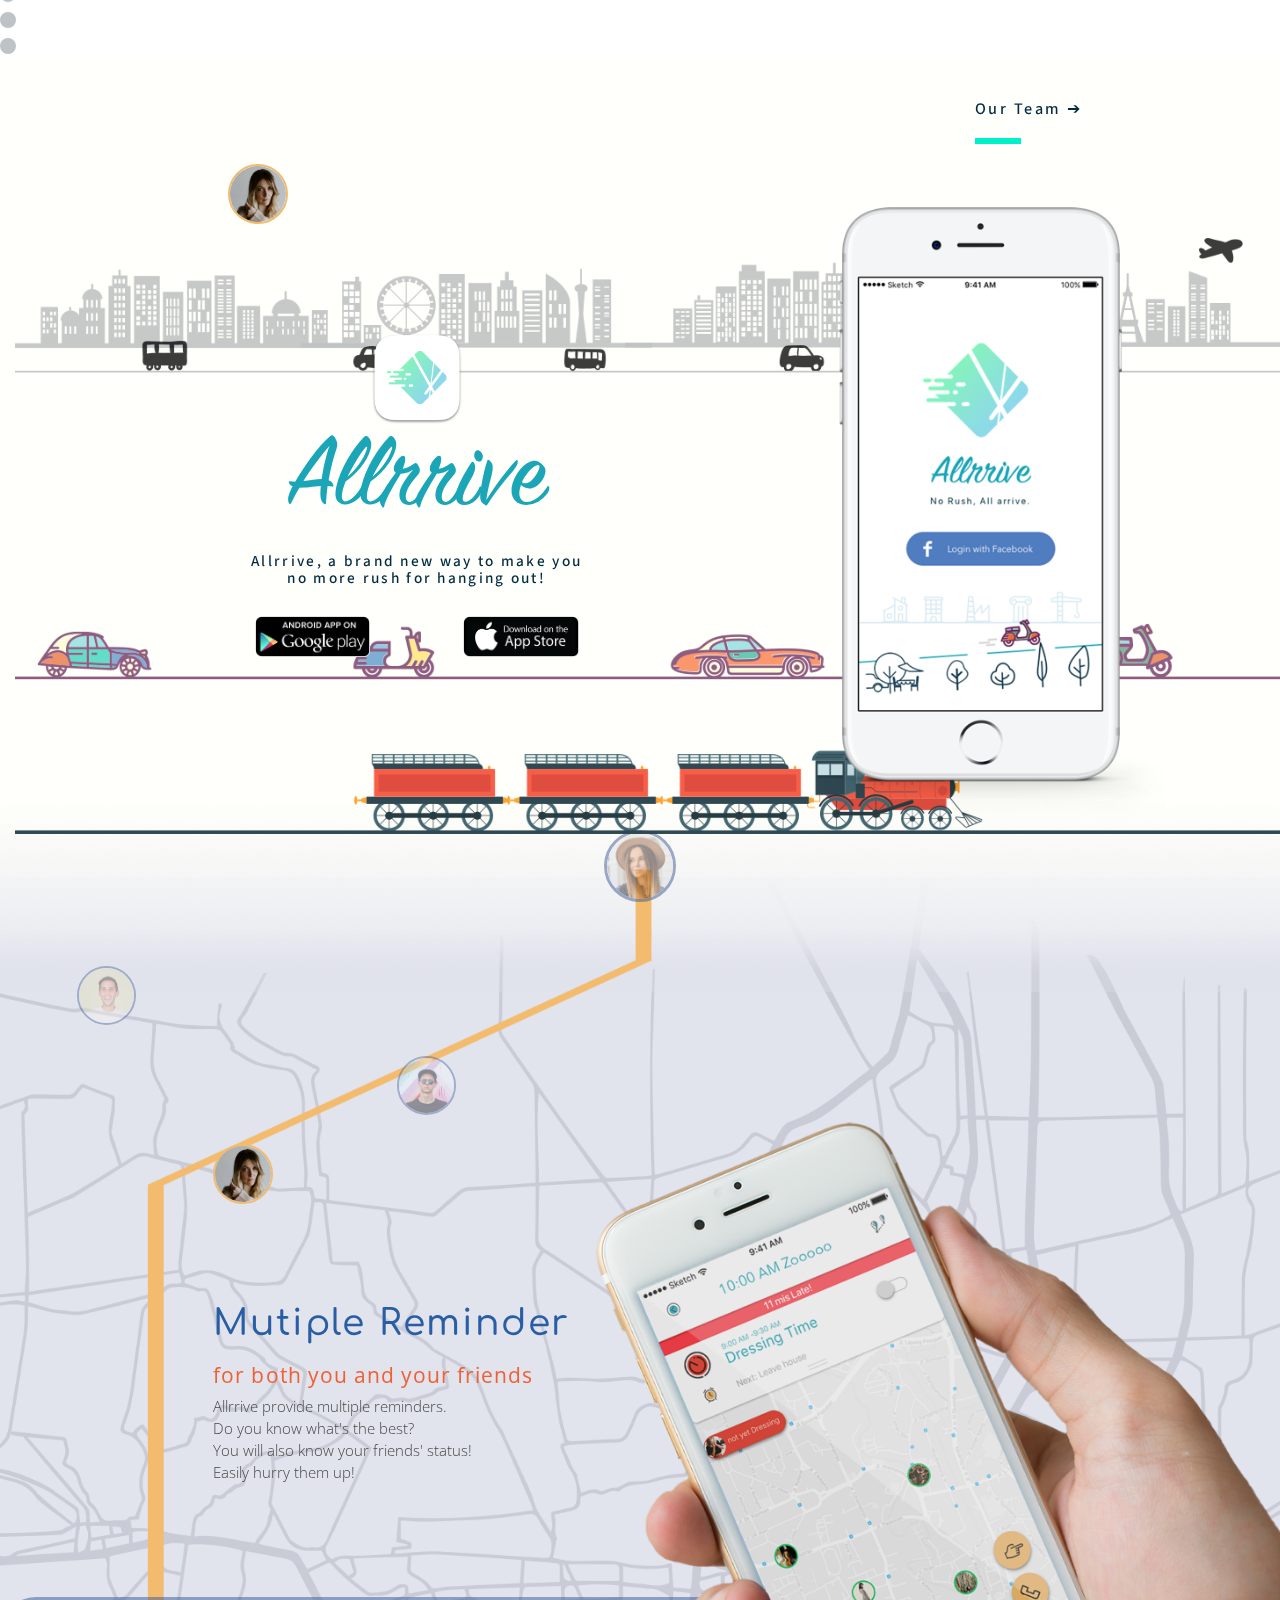
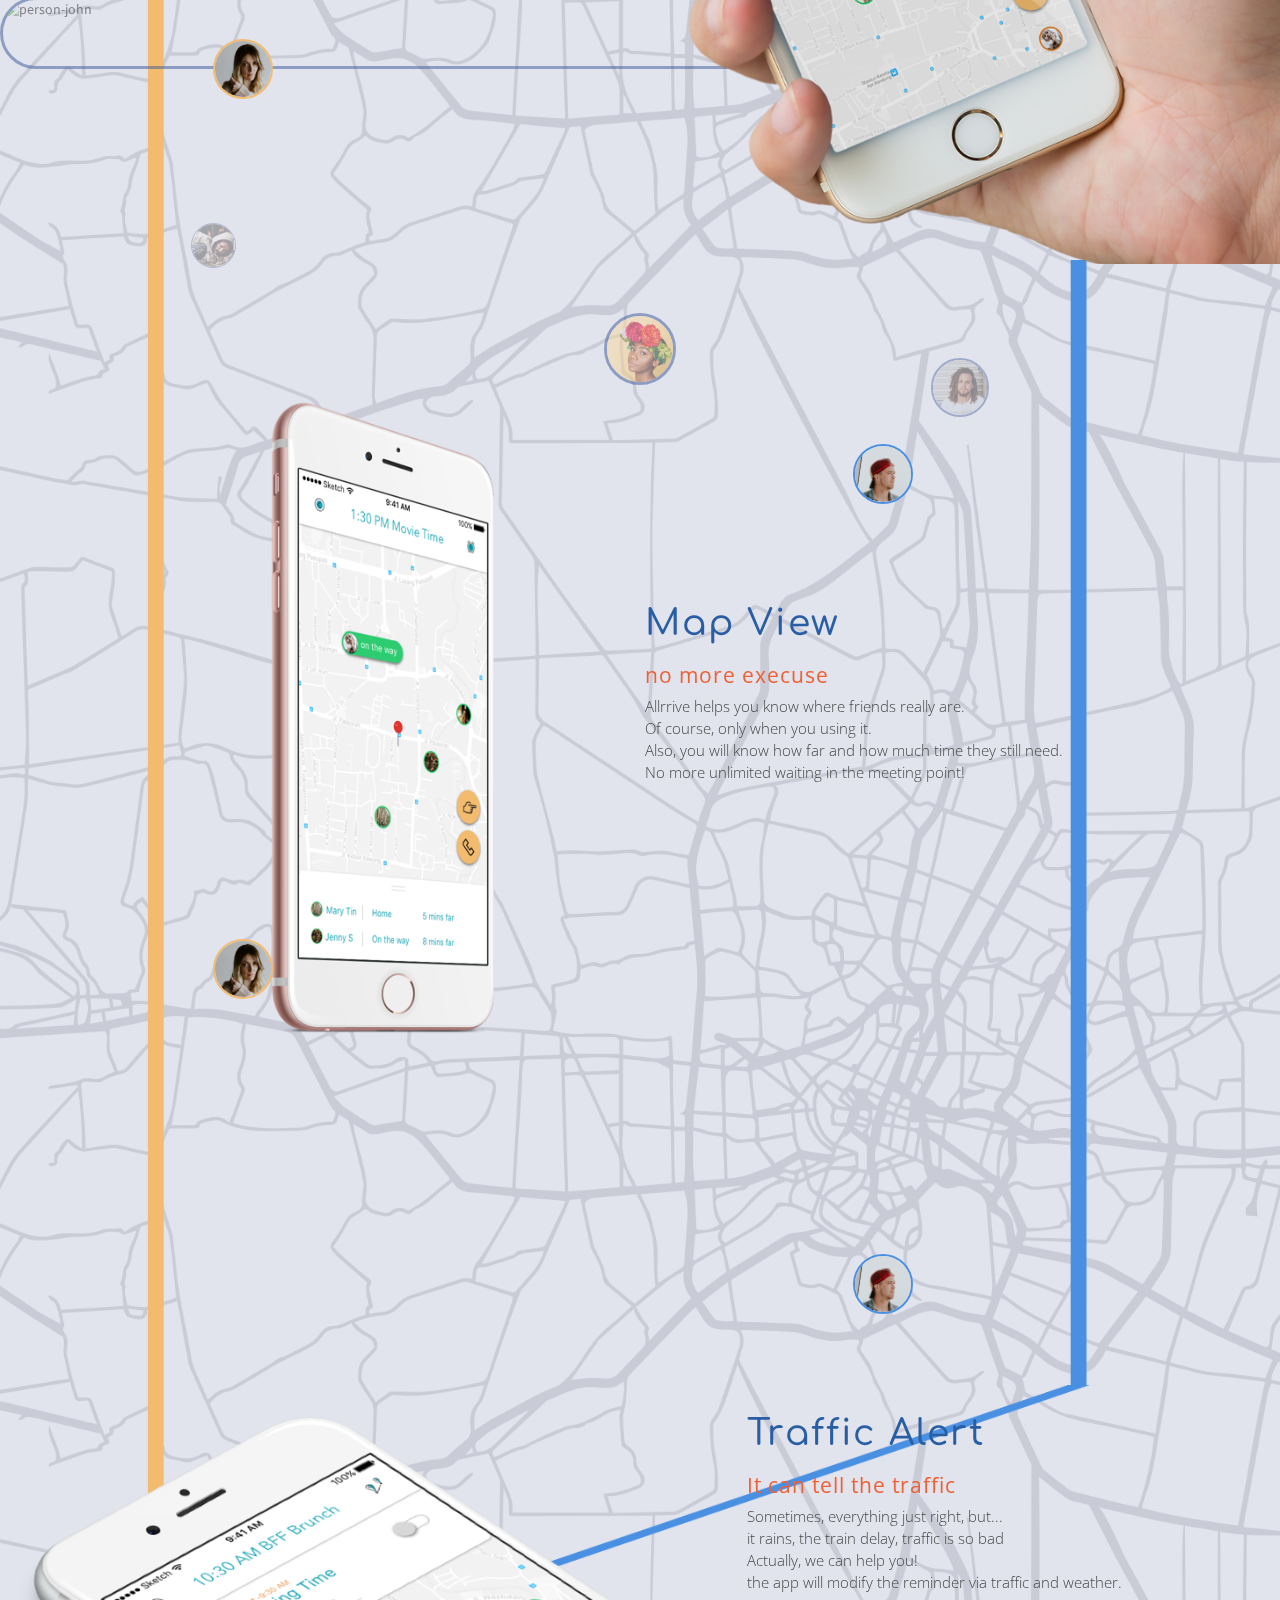
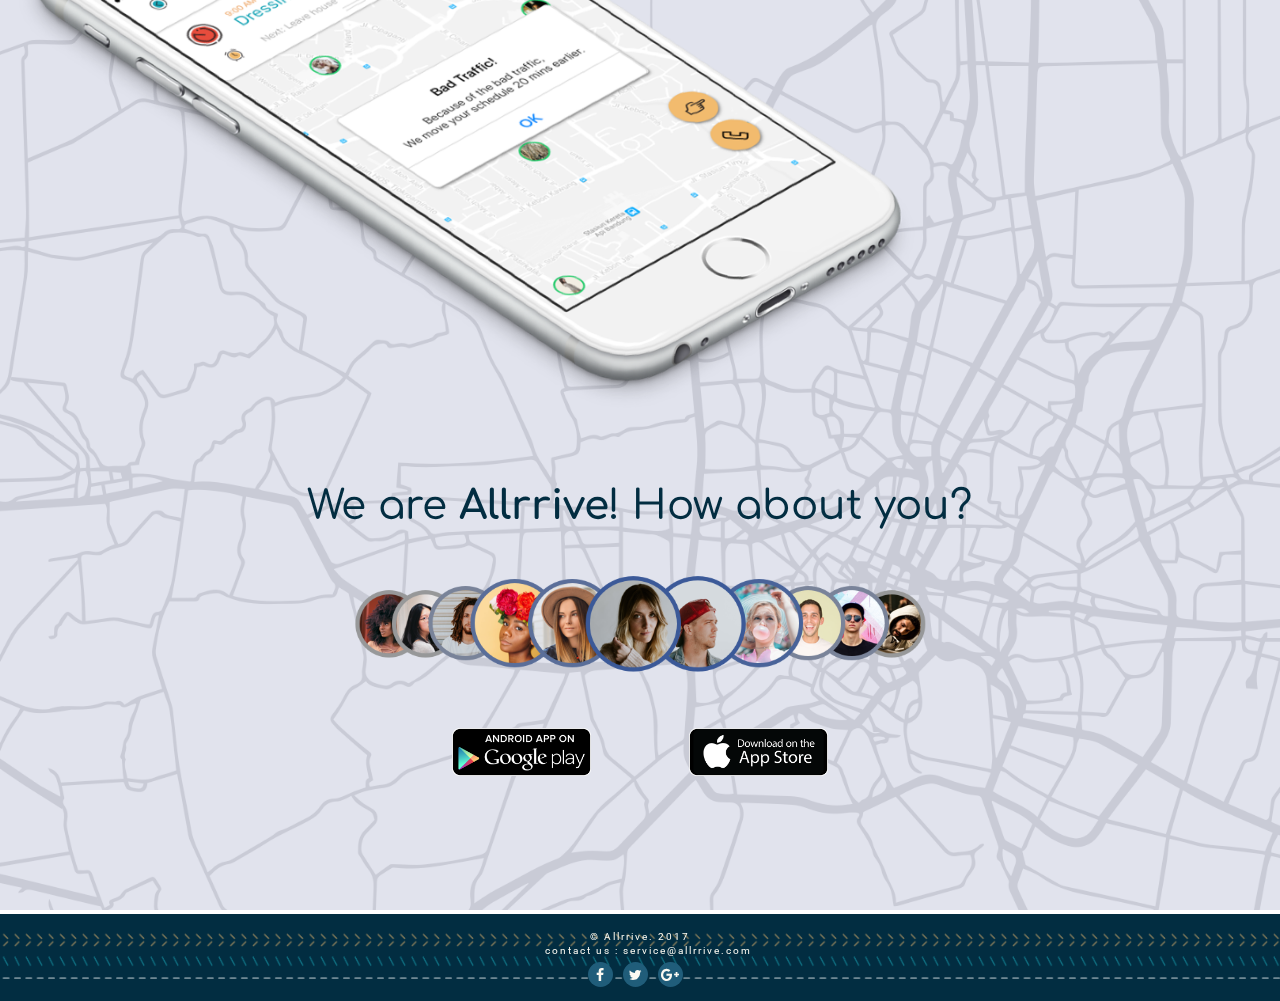
==== index.html @ 0bf4ee1b "調整背景人像" ====
<!DOCTYPE html>
<html>
  <head>
    <meta charset="utf-8">
    <meta http-equiv="X-UA-Compatible" content="IE=edge,chrome=1">
    <title>Allrrive App. no rush, all arrive.</title>
    <meta name="description" content="">
    <meta name="viewport" content="width=device-width">

    <link href='https://fonts.googleapis.com/css?family=Source+Sans+Pro:600,700,900' rel='stylesheet' type='text/css'>
    <link rel="stylesheet" href="https://maxcdn.bootstrapcdn.com/bootstrap/3.3.7/css/bootstrap.min.css">
    <script src="https://code.jquery.com/jquery-3.2.1.js" integrity="sha256-DZAnKJ/6XZ9si04Hgrsxu/8s717jcIzLy3oi35EouyE=" crossorigin="anonymous"></script>
    <script src="https://maxcdn.bootstrapcdn.com/bootstrap/3.3.7/js/bootstrap.min.js"></script>
    <link rel="stylesheet" href="https://cdnjs.cloudflare.com/ajax/libs/normalize/5.0.0/normalize.min.css">
    <link href="https://fonts.googleapis.com/css?family=Open+Sans:300,400" rel="stylesheet">
    <link rel='stylesheet' href='https://cdnjs.cloudflare.com/ajax/libs/malihu-custom-scrollbar-plugin/3.1.3/jquery.mCustomScrollbar.min.css'>
    <link rel="stylesheet" href="font-awesome/css/font-awesome.min.css">
    <link href="https://fonts.googleapis.com/css?family=Roboto:100" rel="stylesheet">
    <link href="https://fonts.googleapis.com/css?family=Comfortaa" rel="stylesheet">
    <link rel="shortcut icon" type="image/png" href="images/fav.png"/>
    <link rel="stylesheet" href="https://maxcdn.bootstrapcdn.com/bootstrap/3.3.7/css/bootstrap.min.css">
    <!-- Booooooootstrap -->

    <link rel="stylesheet" href="css/bootstrap.min.css">

    <!-- Styles -->
    <link rel="stylesheet" type="text/css" href="css/main.css">

    <!--[if lt IE 9]>
    <script src="//html5shiv.googlecode.com/svn/trunk/html5.js"></script>
    <script>window.html5 || document.write('<script src="js/vendor/html5shiv.js"><\/script>')</script>
    <![endif]-->
  </head>


  <body data-spy="scroll" data-target="#myScrollspy" data-offset="20">
    <!--side navigation-->

    <div data-spy="affix" id="dot-nav" class="visible-sm visible-md visible-lg">
      <ul>
        <li class="awesome-tooltip active" title="Home"><a href="#section1"></a></li>
        <li class="awesome-tooltip" title="Reminder"><a href="#section2"></a></li>
        <li class="awesome-tooltip" title="Map"><a href="#section3"></a></li>
        <li class="awesome-tooltip" title="Traffic"><a href="#section4"></a></li>
        <li class="awesome-tooltip" title="Download"><a href="#section5"></a></li>
      </ul>
    </div>



    <!--long background-->
    <div class="longbg">
      <div class="container-fluid">
        <div class="row">
          <div class="col-md-12">
          </div>
        </div>
      </div>
    </div>

      <div class="container-fluid lines">
        <div class="row">
          <div class="col-md-12">
             <div class="item" id="i1"></div>
             <div class="item" id="i2"></div>
             <div class="item" id="i3"></div>
             <div class="item" id="i4"></div>
             <div class="item" id="i5"></div>
             <div class="item" id="i6"></div>
             <div class="item" id="i7"></div>
             <div class="item" id="i8"></div>
             <div class="item" id="i9"></div>
             <div class="item" id="i10"></div>
             <div class="item" id="i11"></div>
          </div>
        </div>
      </div>
 



    <!--Avatar parallax-->
    <div class="container-fluid avatar" id="avatar">
      <div class="row">
        <div class="col-md-12 col-sm-12 col-xs-12 visible-lg visible-md visible-sm visible-xs">
          <div class="may rellax big" data-rellax-speed="-4">
            <img src="images/May.jpg" class="img-responsive center-block" id="May" alt="person-may">
          </div>
        </div>
        <div class="col-md-2 col-sm-4 col-xs-6 visible-lg visible-md visible-sm visible-xs">
          <div class="john rellax md" data-rellax-speed="-3">
             <img src="images/John.jpg" class="img-responsive center-block" id="John" alt="person-john">
          </div>
        </div>
        <div class="col-md-4 visible-lg visible-md">
          <div class="josh rellax md" data-rellax-speed="2">
             <img src="images/josh.jpg" class="img-responsive center-block" id="John" alt="person-john">
          </div>
        </div>
        <div class="col-md-3 col-sm-3 visible-lg visible-md visible-sm">
          <div class="june rellax sm" data-rellax-speed="-4">
             <img src="images/june.jpg" class="img-responsive center-block" id="John" alt="person-john">
          </div>
        </div>
        <div class="col-md-9 visible-lg">
          <div class="macy rellax big" data-rellax-speed="2">
             <img src="images/macy.jpg" class="img-responsive center-block" id="John" alt="person-john">
          </div>
        </div>
        <div class="col-md-2 visible-lg">
          <div class="nani rellax sm" data-rellax-speed="-3">
             <img src="images/nani.jpg" class="img-responsive center-block" id="John" alt="person-john">
          </div>
        </div>
        <div class="col-md-4 col-sm-9 col-xs-4 visible-lg visible-md visible-sm visible-xs">
          <div class="paul rellax sm" data-rellax-speed="1">
             <img src="images/paul.jpg" class="img-responsive center-block" id="John" alt="person-john">
          </div>
        </div>
        <div class="col-md-4 col-sm-3 col-xs-9 visible-lg visible-md visible-sm visible-xs">
          <div class="kate rellax big" data-rellax-speed="-3">
            <img src="images/Kate.jpg" class="img-responsive center-block" id="Kate" alt="person-kate">
          </div>
        </div>
        <div class="col-md-2 col-sm-7 visible-lg visible-md visible-sm">
          <div class="eric rellax md" data-rellax-speed="-4">
            <img src="images/Eric.jpg" class="img-responsive center-block" id="Eric" alt="person-eric">
          </div>
        </div>
      </div>
    </div>

    <!--main-->

    <!--Home section/section 1-->    
    <div class="container-fluid main">
      <section class="section" id="section1">
        <div class="row">
          <div class="col-md-12 col-sm-12 bg">
            <!--trasportation running background-->
            <div id="bgSkyline"></div>
            <div id="bgVehicle"></div>
            <div id="bgTrain"></div>
            <div id="dbgTransparent"></div>
            <div class="visible-lg" id="bgPhone_lg"></div>   
            <div class="visible-sm visible-md" id="bgPhone_sm_md"></div>
            <div class="visible-xs" id="bgPhone_xs"></div>

            <!-- homesection text area-->
            <div class="homesection">
              <!-- our team-->
              <div class="row">
                <div class="team">
                  <div class="col-md-offset-9 col-md-3 col-sm-offset-9 col-sm-3 visible-sm visible-md visible-lg">
                    <a href=""><h2>Our Team <span>➔</span></h2></a>
                    <div class="underline"></div>
                  </div>
                </div>
              </div>

              <!-- huge app name-->
              <div class="row">
                <div class="col-md-offset-2 col-md-4 col-sm-offset-1 col-sm-6 col-xs-7 text">
                  <div class="app_name text-center">
                    <img src="images/logo.png" class="logo img-responsive center-block logo visible-lg visible-md ">
                    <h1>Allrrive</h1>
                    <div class="intro_text text-center">
                      <h2 >Allrrive, a brand new way to make you no more rush for hanging out!</h2>
                    </div>
                    <div class="col-md-6 col-sm-12">
                      <br><img src="images/android.png" width="65%" class="img-responsive center-block"  alt="">
                    </div>
                    <div class="col-md-6 col-sm-12">
                      <br><img src="images/apple.png" width="65%" class="img-responsive center-block"  alt="">
                    </div>
                  </div>
                </div> 
              </div>
              <!--avator talking-->
              <div class="row">
                <div class="col-md-offset-2 col-md-4 col-xs-offset-2 col-xs-10 bubble" id="s1b">
                  <div class='head'>
                    <img src="images/bac.jpg" class="img-responsive center-block speakHeadY">
                  </div>
                  <div class='bubbletext bubbleTextY'>
                    <span class="bubbleSpanY">Muh...So sleepy, but I should start preparing.</span>
                  </div>
                </div>
              </div>

            </div>
          </div>
        </div>

        
      </section>



      <!--section 2 Reminder-->
      <section class="section" id="section2">
        <div class="row">
          <div class="col-md-12 col-sm-12 bg">
            <div class="visible-lg" id="reminder_lg_hand"></div>      
            <div class="visible-sm visible-md" id="reminder_sm_md_hand"></div>
            <div class="visible-xs" id="reminder_xs_hand"></div>
            <!-- Reminder text area-->
            <div class="reminder">
              <!-- S2t-->
              <div class="row">
		            <div class="col-md-offset-2 col-md-4 col-sm-offset-1 col-sm-6 col-xs-7 bubble s2t" id="s2t">
                  <div class='head'>
                    <img src="images/bac.jpg" class="img-responsive center-block speakHeadY">
                  </div>
                  <div class='bubbletext bubbleTextY'>
                    <span class="bubbleSpanY">Let's see how's everyone going.</span>
                  </div>
		            </div>
		          </div>
		          <!--reminder intro-->
		          <div class="row">
                <div class="col-md-offset-2 col-md-4 col-sm-offset-1 col-sm-6 col-xs-offset-1 col-xs-6 text">
                  <h1>Mutiple Reminder</h1>
                  <h2>for both you and your friends</h2>
                  <p> Allrrive provide multiple reminders.<br>
	              	   Do you know what's the best?<br>
	                   You will also know your friends' status!<br> 
	                   Easily hurry them up!
                  </p>        
	              </div> 
              </div>
              <!-- S2b-->
              <div class="row">
                <div class="col-md-offset-2 col-md-4 col-xs-offset-2 col-xs-10 bubble s2b" id="s2b">
                  <div class='head'>
                    <img src="images/bac.jpg" class="img-responsive center-block speakHeadY">
                  </div>
                  <div class='bubbletext bubbleTextY'>
                    <span class="bubbleSpanY">John doesn't show as wake up, I should call him.</span>
                  </div>
                </div>
              </div>
            </div>
          </div>
        </div>
      </section>

      <!--Section 3 Map View-->

      <section class="section" id="section3">
        <div class="row">
          <div class="col-md-12 col-sm-12 bg">
            <div class="visible-lg" id="map_lg_phone"></div>      
            <div class="visible-sm visible-md" id="map_sm_md_phone"></div>
            <div class="visible-xs" id="map_xs_phone"></div>
            <!-- map text area-->
            <div class="map">
              <!-- S3t-->
              <div class="row">
                <div class="col-md-offset-8 col-md-4 col-sm-offset-7 col-sm-5 col-xs-offset-5 col-xs-7 bubble s3t" id="s3t">
                  <div class='head'>
                    <img src="images/Jason.jpg" class="img-responsive center-block speakHeadB">
                  </div>
                  <div class='bubbletext bubbleTextB'>
                    <span class="bubbleSpanB">Err...I'm I'm on the way there.</span>
                  </div>
		            </div>
		          </div>
		          <!--reminder intro-->
		          <div class="row">
                <div class="col-md-offset-6 col-md-6 col-sm-offset-6 col-sm-6 col-xs-offset-6 col-xs-6 text">
                  <h1>Map View</h1>
                  <h2>no more execuse</h2>
	                <p>Allrrive helps you know where friends really are.<br>
	                   Of course, only when you using it.<br>
	                   Also, you will know how far and how much time they still need.<br>
	                   No more unlimited waiting in the meeting point!</p>     
                </div> 
              </div>
              <!-- s3b-->
              <div class="row">
              	<div class="col-md-offset-2 col-md-4 col-xs-offset-2 col-xs-10 bubble s3b" id="s3b">
                  <div class='head'>
                    <img src="images/bac.jpg" class="img-responsive center-block speakHeadY">
                  </div>
                  <div class='bubbletext bubbleTextY'>
                    <span class="bubbleSpanY">Ha! I know you are still at your place. Get up! Quick!</span>
                  </div>
	          	  </div>
              </div>
            </div>
          </div>
        </div>
      </section>

     <!--Section 4 Traffic detection-->
      <section class="section" id="section4">
        <div class="row">
          <div class="col-md-12 col-sm-12 bg">
            <div class="visible-lg" id="traffic_lg_phone"></div>      
            <div class="visible-sm visible-md" id="traffic_sm_md_phone"></div>
            <div class="visible-xs" id="traffic_xs_phone"></div>
            <!-- traffic text area-->
            <div class="traffic">
              <!-- S4t-->
              <div class="row">
                <div class="col-md-offset-8 col-md-4 col-sm-offset-7 col-sm-5 col-xs-offset-5 col-xs-7 bubble s4t" id="s4t">
                  <div class='head'>
                    <img src="images/Jason.jpg" class="img-responsive center-block speakHeadB">
                  </div>
                  <div class='bubbletext bubbleTextB'>
                    <span class="bubbleSpanB"><i>*Ring*</i> Oh, Traffic? I should leave 10mins earlier.</span>
                  </div>
		            </div>
		          </div>
		          <!--traffic intro-->
		          <div class="row">
                <div class="col-md-offset-7 col-md-5 col-sm-offset-7 col-sm-5 col-xs-offset-6 col-xs-6 text" id="s4text">
	                <h1>Traffic Alert</h1>
	                <h2>It can tell the traffic</h2>
	                <p>Sometimes, everything just right, but...<br>
                    it rains, the train delay, traffic is so bad<br>
                    Actually, we can help you! <br>
                    the app will modify the reminder via traffic and weather.</p> 
                </div> 
              </div>
              <!-- S4b-->
              <div class="row">
              	<div class="col-md-offset-2 col-md-4 col-xs-offset-2 col-xs-10 bubble" id="s4b">
	              	<p>&nbsp</p>
	          	  </div>
              </div>
            </div>
          </div>
        </div>
      </section>



     <!--Section 5 download-->
      <section class="section" id="section5">
        <div class="row">
          <div class="col-md-12 col-sm-12">
            <!-- slogon text area-->
            <div class="slogon">
              <div class="row">
		            <div class="col-sm-offset-1 col-sm-10">
		              <h1>We are <b>Allrrive</b>! How about you?</h1>
		            </div>
              </div>
		          <div class="row">
		            <div class="col-lg-offset-3 col-lg-6 col-md-offset-2 col-md-8 col-sm-offset-1 col-sm-10 col-xs-12 goal avatar" id="goal">        
		                <img src="images/all-arrive.png" class="img-responsive center-block" alt="people-all-arrive">
		            </div>
		          </div>
		          <div class="row">
		            <div class="col-lg-offset-4 col-lg-4 col-md-offset-2 col-md-8 col-sm-offset-2 col-sm-8 col-xs-offset-1 col-xs-10 link">
		              <div class="col-lg-5 col-xs-6">
		                <br><img src="images/android.png" class="img-responsive center-block"  alt="">
		              </div>
		              <div class="col-lg-offset-2 col-lg-5 col-xs-6">
		                <br><img src="images/apple.png" class="img-responsive center-block"  alt="">
		              </div>
		            </div>
		          </div>
            </div>
          </div>
        </div>
        
      </section>

      <footer>
        <div class="row">
          <div class="col-md-12">
            <div class="line">
              <div class="text">
                <p> &nbsp &copy Allrrive. 2017 &nbsp<br>
                    &nbsp &nbsp contact us : <a href="mailto:service@allrrive.com">service@allrrive.com</a></p>
                <div class="icon">
                  <a href="http://facebook.com/"><i class="fa fa-facebook"></i></a>
                  <a href="http://twitter.com/"><i class="fa fa-twitter"></i></a>
                  <a href="http://plus.google.com/"><i class="fa fa-google-plus"></i> </a>
                </div>
              </div>
            </div>
          </div>
        </div>
      </footer>   
    </div>
  </body>




    <!-- javascript -->
  <script type="text/javascript" src="rellax.js"></script>
  <script>
  	var rellax = new Rellax('.rellax', {
      // center: true
    });
  </script>


  <script>
    var W = $( window ).height();
    var s1b = $('#s1b').parent().offset().top;
    var s2t = $('#s2t').parent().offset().top;
    var s2b = $('#s2b').parent().offset().top;
    var s3t = $('#s3t').parent().offset().top;
    var s3b = $('#s3b').parent().offset().top;
    var s4t = $('#s4t').parent().offset().top;
    var s4text = $('#s4text').parent().offset().top;
    $(document).scroll(function() {
      var y = $(this).scrollTop();
      if (y > (s1b-0.5*W) && y < s1b+0.5*W) {
        $("#s1b .speakHeadY").css({"color": "#F34541", "border-radius": "0","border-top-left-radius": "30px","border-bottom-left-radius": "30px"});
        $("#s1b .bubbleTextY").css({"width": "180px"});
        $("#s1b .bubbleSpanY").css({"opacity": "1","top": "0"});
      } 
      else {
        $("#s1b .speakHeadY").css({"color": "#fff", "border-radius": "30px"});
        $("#s1b .bubbleTextY").css({"width": "0","height":"60px"});
        $("#s1b .bubbleSpanY").css({"opacity": "0","top": "-30px"});
      }
      if (y > s2t-0.5*W && y < s2t+0.5*W) {
        $("#s2t .speakHeadY").css({"color": "#F34541", "border-radius": "0","border-top-left-radius": "30px","border-bottom-left-radius": "30px"});
        $("#s2t .bubbleTextY").css({"width": "180px"});
        $("#s2t .bubbleSpanY").css({"opacity": "1","top": "0"});
      } 
      else {
        $("#s2t .speakHeadY").css({"color": "#fff", "border-radius": "30px"});
        $("#s2t .bubbleTextY").css({"width": "0","height":"60px"});
        $("#s2t .bubbleSpanY").css({"opacity": "0","top": "-30px"});
      }
      if (y > s2b-0.5*W && y < s2b+0.5*W) {
        $("#s2b .speakHeadY").css({"color": "#F34541", "border-radius": "0","border-top-left-radius": "30px","border-bottom-left-radius": "30px"});
        $("#s2b .bubbleTextY").css({"width": "180px"});
        $("#s2b .bubbleSpanY").css({"opacity": "1","top": "0"});
      } 
      else {
        $("#s2b .speakHeadY").css({"color": "#fff", "border-radius": "30px"});
        $("#s2b .bubbleTextY").css({"width": "0","height":"60px"});
        $("#s2b .bubbleSpanY").css({"opacity": "0","top": "-30px"});
      }
      if (y > s3t-0.5*W && y < s3t+0.5*W) {
        $("#s3t .speakHeadB").css({"color": "#F34541", "border-radius": "0","border-top-left-radius": "30px","border-bottom-left-radius": "30px"});
        $("#s3t .bubbleTextB").css({"width": "180px"});
        $("#s3t .bubbleSpanB").css({"opacity": "1","top": "0"});
      } 
      else {
        $("#s3t .speakHeadB").css({"color": "#fff", "border-radius": "30px"});
        $("#s3t .bubbleTextB").css({"width": "0","height":"60px"});
        $("#s3t .bubbleSpanB").css({"opacity": "0","top": "-30px"});
      }
      if (y > s3b-0.5*W && y < s3b+0.5*W) {
        $("#s3b .speakHeadY").css({"color": "#F34541", "border-radius": "0","border-top-left-radius": "30px","border-bottom-left-radius": "30px"});
        $("#s3b .bubbleTextY").css({"width": "180px"});
        $("#s3b .bubbleSpanY").css({"opacity": "1","top": "0"});
      } 
      else {
        $("#s3b .speakHeadY").css({"color": "#fff", "border-radius": "30px"});
        $("#s3b .bubbleTextY").css({"width": "0","height":"60px"});
        $("#s3b .bubbleSpanY").css({"opacity": "0","top": "-30px"});
      }
      if (y > s4t-0.5*W && y < s4t+0.5*W) {
        $("#s4t .speakHeadB").css({"color": "#F34541", "border-radius": "0","border-top-left-radius": "30px","border-bottom-left-radius": "30px"});
        $("#s4t .bubbleTextB").css({"width": "180px"});
        $("#s4t .bubbleSpanB").css({"opacity": "1","top": "0"});
      } 
      else {
        $("#s4t .speakHeadB").css({"color": "#fff", "border-radius": "30px"});
        $("#s4t .bubbleTextB").css({"width": "0","height":"60px"});
        $("#s4t .bubbleSpanB").css({"opacity": "0","top": "-30px"});
      }
      if (y > s4text + 0.2*W){
        $( "#avatar" ).fadeOut();
        $( "#goal" ).fadeIn();
      }
      else
      {
        $( "#avatar" ).fadeIn();
        $( "#goal" ).fadeOut();
      }
    });
  

  </script> 

<script type="text/javascript">
  $(document).ready(function(){
    $('.awesome-tooltip').tooltip({
        placement: 'left'
    });   

    $(window).bind('scroll',function(e){
      dotnavigation();
    });
    
    function dotnavigation(){
             
        var numSections = $('section').length;
        
        $('#dot-nav li a').removeClass('active').parent('li').removeClass('active');     
        $('section').each(function(i,item){
          var ele = $(item), nextTop;
          
          console.log(ele.next().html());
          
          if (typeof ele.next().offset() != "undefined") {
            nextTop = ele.next().offset().top;
          }
          else {
            nextTop = $(document).height();
          }
          
          if (ele.offset() !== null) {
            thisTop = ele.offset().top - ((nextTop - ele.offset().top) / numSections);
          }
          else {
            thisTop = 0;
          }
          
          var docTop = $(document).scrollTop();
          
          if(docTop >= thisTop && (docTop < nextTop)){
            $('#dot-nav li').eq(i).addClass('active');
          }
        });   
    }

    /* get clicks working */
    $('#dot-nav li').click(function(){
      
        var id = $(this).find('a').attr("href"),
          posi,
          ele,
          padding = 0;
      
        ele = $(id);
        posi = ($(ele).offset()||0).top - padding;
      
        $('html, body').animate({scrollTop:posi}, 'slow');
      
        return false;
    });

/* end dot nav */
});

</script>


 <script  src="line.js"></script>
      
  
</html>
---- css/main.css ----
/*----------------------------------
  Global setting
------------------------------------*/
@font-face {
    font-family: SignPainter;
    src: url(../SignPainter-HouseScript.ttf);
}
html, body {
  margin: 0;
  padding: 0;
  font-family: 'Source Sans Pro', sans-serif;
  text-rendering: optimizeLegibility;
  color: #222;
  overflow-x: hidden;
  
}
h4 {
  font-size: 22px;
  margin-bottom: 28px;
}
p {
  font-size: 22px;
}
a,
a:hover,
a:active,
a:visited {
  text-decoration: none;
  color: #5000F1;
}


/*----------------------------------
  Side nav
------------------------------------*/

#dot-nav{    
  right: 10px;
  top: 50%;
  margin-top: -50px;
  height: 100px;
  z-index: 999;
}

#dot-nav ul {
  list-style: none;
  margin:0;
  padding: 0;
}
#dot-nav li {
  position: relative;
  background-color: #bdc3c7;
  border:3px solid #bdc3c7;
  border-radius: 15px 15px 15px 15px;
  cursor: pointer;
  padding: 5px;
  height: 10px;
  margin: 10px 10px 0px 0px;
  width: 10px;
  vertical-align:bottom;
}
#dot-nav li.active, #dot-nav li:hover {
  background-color: #1AA6B7;
}

#dot-nav a {
  outline: 0;
  vertical-align:top;
  margin: 0px 0px 0px 25px;
  position: relative;
  top:-5px;
}
.awesome-tooltip + .tooltip > .tooltip-inner {
    background-color: #1AA6B7; 
    color: #f5f5f5; 
    border: 1px solid #1AA6B7; 
}
.awesome-tooltip + .tooltip.left > .tooltip-arrow{
    top:50%;
    right:0;
    margin-top:-5px;
    border-top:5px solid transparent;
    border-bottom:5px solid transparent;
    border-left:5px solid #1AA6B7;
}


/*----------------------------------
  background & scrolling lines
------------------------------------*/


.longbg {
  position: absolute;
  width: 100%;
  background-image: url("../images/background.png");
  background-position: center center;
  height: 450vh;
  background-size: auto 100%;
}

/*----------------------------------
  Running Lines
------------------------------------*/
.lines
{
  overflow: hidden;
  position: absolute;
  width: 100%;
  height: 400vh;
}
.item {
  box-sizing: border-box;
      display: grid;
  width: 100%;
  background-size: auto 100%;
  background-repeat: no-repeat;
  border: 0px ;
  transition: opacity 300ms ease;
  background-position: center center;
}

.item[data-invew="in"] {
  opacity: 1;
}

.item[data-inview="out"] {
  opacity: 0;
}
 
 
  
#i1
{background-image: url(../images/item1.png);
  height: 100vh;}
#i2
{background-image: url(../images/item2.png);
height: 25vh;}
#i3,#i4,#i5
{background-image: url(../images/item345.png);
height: 25vh;}
#i6,#i7,#i8,#i9,#i10
{background-image: url(../images/item678910.png);
height: 25vh;}
#i11
{background-image: url(../images/item11.png);
height: 25vh;}

/*----------------------------------
  avatar
------------------------------------*/
.avator{
  overflow: hidden;
}
.avatar .rellax{
  margin-left: -15px;
  width: 100%;
  height: 100%;
  margin-top: 5px;
  position: absolute;
  height: 100%;
}
.avatar .big img{
    height: 8vh;
    border-radius: 60px;
    border: 3px solid #3b5998;
    /*box-shadow: 1px 1px 1px #484848;*/
    opacity: 0.5;
}

.avatar .md img{
    height: 6.5vh;
    -webkit-border-radius: 30px;
    border-radius: 60px;
    border: 2px solid #3b5998;
    /*box-shadow: 1px 1px 1px #484848;*/
    opacity: 0.4;
}

.avatar .sm img{
    height: 5vh;
    -webkit-border-radius: 30px;
    border-radius: 60px;
    border: 1px solid #3b5998;
    /*box-shadow: 1px 1px 1px #484848;*/
    opacity: 0.3;
}

.may {
  top: 85vh;
}


.john {
  top: 100vh;
}

.josh{
  top: 110vh;
}
.june
{
top: 130vh;
}
.nani{
top: 155vh;
}
.macy{
top: 170vh;
}
.paul{
top: 195vh;
}
.kate {
  top: 205vh; 
}

.eric {
  top: 210vh; 
}

/*----------------------------------
  speech bubble
------------------------------------*/
.bubble {
}

.bubble {
  display: -webkit-box;
  display: -ms-flexbox;
  display: flex;
  border: 0;
  background: transparent;
  outline: 0;
  overflow: hidden;
}
.bubble .head {
  position: relative;
  line-height: 30px;
  width: 60px;
  height: 60px;
  text-align: center;
  color: #fff;
  font-size: 18px;
  -webkit-transition: .2s color;
  transition: .2s color;
  border-radius: 60px;
}

.bubble .head .speakHeadY {
  width: 60px;
  height: 60px;
  border-radius: 60px;
  -webkit-transition: .2s all;
  transition: .2s all;
  border: 2px solid #F2BB6E;

}

.bubble .bubbleTextY {

  position: relative;
  width: 0;
  height: 0;
  overflow: hidden;
  font-family: "Roboto", sans-serif;
  background: #F2BB6E;
  text-align: left;
  line-height: 20px;
  color: #484848;
  font-weight: 300;
  -webkit-transition: .5s all;
  transition: .5s all;
  border-top-right-radius: 30px;
  border-bottom-right-radius: 30px;
}

.bubble .head .speakHeadB {
  width: 60px;
  height: 60px;
  border-radius: 60px;
  -webkit-transition: .2s all;
  transition: .2s all;
  border: 2px solid #4A90E2;

}

.bubble .bubbleTextB {

  position: relative;
  width: 0;
  height: 0;
  overflow: hidden;
  font-family: "Roboto", sans-serif;
  background: #4A90E2;
  text-align: left;
  line-height: 20px;
  color: #484848;
  font-weight: 300;
  -webkit-transition: .5s all;
  transition: .5s all;
  border-top-right-radius: 30px;
  border-bottom-right-radius: 30px;
}


.bubble .bubbletext span {
  width: 100%;
  opacity: 0;
  position: absolute;
  top: -30px;
  left: 55%;
  padding-top: 10px;
  padding-right: 12px; 
  -webkit-transform: translateX(-50%);
          transform: translateX(-50%);
  -webkit-transition: .3s all;
  transition: .3s all;
}


/*
.bubble{
  height: 15vh;
}

.bubble p
{
  margin:10px;
  font-size: 18px;
  font-family: 'Open Sans', sans-serif;
  font-weight: 300;
  color: #484848;

}
#s1b{
  visibility:hidden;
}

.speech-bubbleL {
  position: relative;
  background-color: #00D7B4;
  border-radius: 2em;
  margin-top: 2vh;
  margin-bottom: 2vh;
  margin-right: 2vh;
  padding: 10px;
  box-shadow: 1px 1px 2px grey;
}

.speech-bubbleL:after {
  content: '';
  position: absolute;
  left: 2px;
  top: 50%;
  width: 0;
  height: 0;
  border: 18px solid transparent;
  border-right-color: #00D7B4;
  border-left: 0;
  border-top: 0;
  margin-top: -9px;
  margin-left: -18px;
  width: auto;

}
.speech-bubbleR {
  position: relative;
  background-color: #00D7B4;
  border-radius: 2em;
  margin-top: 2vh;
  margin-bottom: 2vh;
  margin-right: 2vh;
  padding: 10px;
  box-shadow: 1px 1px 2px grey;
}

.speech-bubbleR:after {
  content: '';
  position: absolute;
  right: 2px;
  top: 50%;
  width: 0;
  height: 0;
  border: 18px solid transparent;
  border-left-color: #00D7B4;
  border-right: 0;
  border-top: 0;
  margin-top: -9px;
  margin-right: -18px;
  width: auto;

}
*/

/*----------------------------------
  Home Section (section 1)
------------------------------------*/
.main{
  overflow: hidden;
  /*height: 460vh;*/
}
/*background transport animation*/
@keyframes slideleft {
    0%{transform: translateX(-66.6666%); } 
}
@-webkit-keyframes slideleft {
  0%{transform: translateX(-66.6666%); } 
}

/*backgrounds are 100% screen high*/
.bg{
    height: 100vh;
    overflow: hidden;
    position: relative;

}
#bgSkyline {
    background-image: url('../images/background1.png');
    background-repeat: repeat-x;
    animation: slideleft 800s infinite linear;
    -webkit-animation: slideleft 800s infinite linear;
    width: 3000%;
    height: 100vh;
    position: absolute;
    background-size: auto 100%;
}
#bgVehicle {
    background-image: url('../images/background2.png');
    background-repeat: repeat-x;
    animation: slideleft 600s infinite linear;
    -webkit-animation: slideleft 600s infinite linear;
    width: 3000%;
    height: 100vh;
    position: absolute;
    background-size: auto 100%;
}
#bgTrain {
    background-image: url('../images/background3.png');
    background-repeat: repeat-x;
    animation: slideleft 300s infinite linear;
    -webkit-animation: slideleft 300s infinite linear;
    width: 3000%;
    height: 100vh;
    position: absolute;
    background-size: auto 100%;

}
#bgTransparent {
    background-image: url('../images/bg.png');
    background-position: center center;
    opacity: 0.6;
    margin-left: -15px;
    width: 100%;
    height: 100vh;
    position: absolute;
    background-size: auto 100%;
}
#bgPhone_lg {
    background-image: url('../images/phonebg_lg.png');
    background-position: center center;
    margin-left: -15px;
    width: 100%;
    height: 100vh;
    position: absolute;
    background-size: auto 100%;
}
#bgPhone_sm_md {
    background-image: url('../images/phonebg_sm_md.png');
    background-position: center center;
    margin-left: -15px;
    width: 100%;
    height: 100vh;
    position: absolute;
    background-size: auto 100%;
}
#bgPhone_xs {
    background-image: url('../images/phonebg_xs.png');
    background-position: center center;
    margin-left: -15px;
    width: 100%;
    height: 100vh;
    position: absolute;
    background-size: auto 100%;
}


/*text & phone layer*/

.homesection{
  position: relative;
  width: 100%;

  /*background-color: rgba(255,255,255,0.5);*/
  height: 100vh;
}

/*our team*/
.homesection  a h2 {
  font-size: 1.8vh;
  letter-spacing: 0.15em;
  margin-top: 30px;
  color: #022D41;
}
.homesection  a h2 span {
  transition: all 400ms cubic-bezier(0.68, -0.1, 0.265, 1.55);
}
.homesection  a:hover h2 span {
  color: #fff;
  margin-left: 10px;
}
.homesection .underline {
  margin-top: 10px;
  width: 46px;
  height: 6px;
  background: #00F1C9;
  margin-bottom: 20px;
}

.homesection .team a {
  display: inline-block;
  margin-top: 6px;
  margin-right: -70px;
  color: #fff;
  border-radius: 12px;
  font-size: 26px;
  letter-spacing: 0.2em;
  transition: all 300ms cubic-bezier(0.68, -0.1, 0.265, 1.55);
}
.homesection .team a:hover {
  margin-top: 6px;
  margin-right: -80px;
  padding: 0px 10px;
}


/*left part - text*/
.homesection .text{
position: absolute;
  top: 30%;

}

.homesection .app_name .logo{
  width: 10vh;
}

.homesection .app_name{
   position:absolute;
   width: 100%;
   margin-left:-15px;

}

.homesection h1 {
  color: #1AA6B7;
  font-family: SignPainter;
  font-size: 12vh;
  margin: 0 auto;
  text-align: center;
}

.homesection .text h2 {
  font-size: 1.7vh;
  letter-spacing: 0.15em;
  margin-top: 10px;
}
.intro_text{
  width:80%;
  margin: 0 auto;
  color: #022D41;
}


/*----------------------------------
  reminder section 
------------------------------------*/

#section2{
  margin-right:-15px; 
  margin-left:-15px;
  overflow: hidden;
  position: relative;
}

#reminder_bg {
    background-image: url('../images/reminder_bg.png');
    background-position: center center;
    margin-left: -15px;
    width: 100%;
    height: 100vh;
    position: absolute;
    background-size: auto 100%;
}
#reminder_lg_hand {
    background-image: url('../images/reminder_lg_hand.png');
    background-position: center center;
    margin-left: -15px;
    width: 100%;
    height: 100vh;
    position: absolute;
    background-size: auto 100%;
}

#reminder_sm_md_hand {
    background-image: url('../images/reminder_sm_md_hand.png');
    background-position: center center;
    margin-left: -15px;
    width: 100%;
    height: 100vh;
    position: absolute;
    background-size: auto 100%;
}
#reminder_xs_hand {
    background-image: url('../images/reminder_xs_hand.png');
    background-position: center center;
    margin-left: -15px;
    width: 100%;
    height: 100vh;
    position: absolute;
    background-size: auto 100%;
}

.reminder{
  position: relative;
  width: 100%;
  height: 100vh;
}

.reminder .text{
  position: absolute;
  top: 35%;

}

.reminder h1{
  padding-top: 5px;
  letter-spacing: 0.05em;
  color: #295ea4;
 font-family: 'Comfortaa', cursive;
 font-size: 4vh;
}
.reminder h2{
  letter-spacing: 0.05em;
  color: #ef6034;
  font-family: 'Open Sans', sans-serif;
  font-weight: 400;
   font-size: 2.3vh;
}
.reminder p{

  font-size: 1.7vh;
  color: #484848;
  font-family: 'Open Sans', sans-serif;
  font-weight: 300;

}
.s2t{
  position: absolute;
  top: 20%;

}
.s2b{
  position: absolute;
  top: 75%;
}


/*----------------------------------
  map section 
------------------------------------*/
#section3{
  margin-right:-15px; 
  margin-left:-15px;
  overflow: hidden;
  position: relative;
}

#map_bg {
    background-image: url('../images/map_bg.png');
    background-position: center center;
    margin-left: -15px;
    width: 100%;
    height: 100vh;
    position: absolute;
    background-size: auto 100%;
}
#map_lg_phone {
    background-image: url('../images/map_lg_phone.png');
    background-position: center center;
    margin-left: -15px;
    width: 100%;
    height: 100vh;
    position: absolute;
    background-size: auto 100%;
}

#map_sm_md_phone {
    background-image: url('../images/map_sm_md_phone.png');
    background-position: center center;
    margin-left: -15px;
    width: 100%;
    height: 100vh;
    position: absolute;
    background-size: auto 100%;
}
#map_xs_phone {
    background-image: url('../images/map_xs_phone.png');
    background-position: center center;
    margin-left: -15px;
    width: 100%;
    height: 100vh;
    position: absolute;
    background-size: auto 100%;
}

.map{
  position: relative;
  width: 100%;
  height: 100vh;
}

.map .text{
  position: absolute;
  top: 35%;
  padding-left: 20px;

}

.map h1{
  padding-top: 5px;
  letter-spacing: 0.05em;
  color: #295ea4;
 font-family: 'Comfortaa', cursive;
 font-size: 4vh;
}
.map h2{
  letter-spacing: 0.05em;
  color: #ef6034;
  font-family: 'Open Sans', sans-serif;
  font-weight: 400;
   font-size: 2.3vh;
}
.map p{

  font-size: 1.7vh;
  color: #484848;
  font-family: 'Open Sans', sans-serif;
  font-weight: 300;

}
.s3t{
  position: absolute;
  top: 20%;

}
.s3b{
  position: absolute;
  top: 75%;
}


/*----------------------------------
  traffic section 
------------------------------------*/

#section4{
  margin-right:-15px; 
  margin-left:-15px;
  overflow: hidden;
  position: relative;
}


#traffic_bg {
    background-image: url('../images/traffic_bg.png');
    background-position: center center;
    margin-left: -15px;
    width: 100%;
    height: 100vh;
    position: absolute;
    background-size: auto 100%;
}
#traffic_lg_phone {
    background-image: url('../images/traffic_lg_phone.png');
    background-position: center center;
    margin-left: -15px;
    width: 100%;
    height: 100vh;
    position: absolute;
    background-size: auto 100%;
}

#traffic_sm_md_phone {
    background-image: url('../images/traffic_sm_md_phone.png');
    background-position: center center;
    margin-left: -15px;
    width: 100%;
    height: 100vh;
    position: absolute;
    background-size: auto 100%;
}
#traffic_xs_phone {
    background-image: url('../images/traffic_xs_phone.png');
    background-position: center center;
    margin-left: -15px;
    width: 100%;
    height: 100vh;
    position: absolute;
    background-size: auto 100%;
}

.traffic{
  position: relative;
  width: 100%;
  height: 100vh;
}

.traffic .text{
  position: absolute;
  top: 25%;

}

.traffic h1{
  padding-top: 5px;
  letter-spacing: 0.05em;
  color: #295ea4;
 font-family: 'Comfortaa', cursive;
 font-size: 4vh;
}
.traffic h2{
  letter-spacing: 0.05em;
  color: #ef6034;
  font-family: 'Open Sans', sans-serif;
  font-weight: 400;
   font-size: 2.3vh;
}
.traffic p{

  font-size: 1.7vh;
  color: #484848;
  font-family: 'Open Sans', sans-serif;
  font-weight: 300;

}
.s4t{
  position: absolute;
  top: 10%;

}
.s4b{
  position: absolute;
  top: 75%;
}




/*----------------------------------
  Section 5 Downloand
------------------------------------*/

#section5{
  margin-right:-15px; 
  margin-left:-15px;
  overflow: hidden;
  position: relative;
  height: 50vh;
}
.slogon{
    
}

.slogon h1
{

   color: #022D41;
   font-family: 'Comfortaa', cursive;
   text-align: center;
  font-size: 4.5vh;
}

.slogon .link img
{width: 18vw;}
/*
.goal img{
  visibility: hidden;
}*/

/*----------------------------------
  Footer
------------------------------------*/

footer
{
  margin-right:-15px; 
  margin-left:-15px;
  background-color: #022d41;
  height: 100%;
}
.line
{
  margin-top: 1em;
  margin-bottom: 1em;
  background-size: auto 100%;
  height: 100%;
  background-image: url('../images/line.png');
  background-repeat: repeat-x;
}
.line .text
{
  margin: 0 auto;
  background-color: rgba(2,45,65,0.5);
  color: #FCFAF2;
  text-align: center;
}

.line p
{
  padding-top: 2px;
  font-size: 10px;
  font-family: 'Roboto', sans-serif;
  letter-spacing: 2px;
  margin-bottom: 0px;
}
.line p a
{
  color: #FCFAF2;
}

footer .icon {
  padding-top: 3px;
  overflow: auto;
  display: table;
  margin: 0 auto;
}


footer .icon a {
  list-style-type: none;
  float: left;
}


footer .icon a i {
  background: #205D7A;
  color: #FCFAF2;
  width: 25px;
  height: 25px;
  border-radius: 20px;
  font-size: 1em;
  text-align: center;
  margin-right: 10px;
  padding-top: 18%;
}





/*----------------------------------
  Medium devices: iPad vertical
------------------------------------*/

@media (max-width: 991px) {


}



/*----------------------------------
  Small devices: iPhone 6+ and below
------------------------------------*/

@media (max-width: 767px) {


}


/*----------------------------------
  iPhone 6 & 6+ specific text bump
------------------------------------*/

@media (max-width: 991px) and (max-height: 736px) and (min-height: 481px) {


}
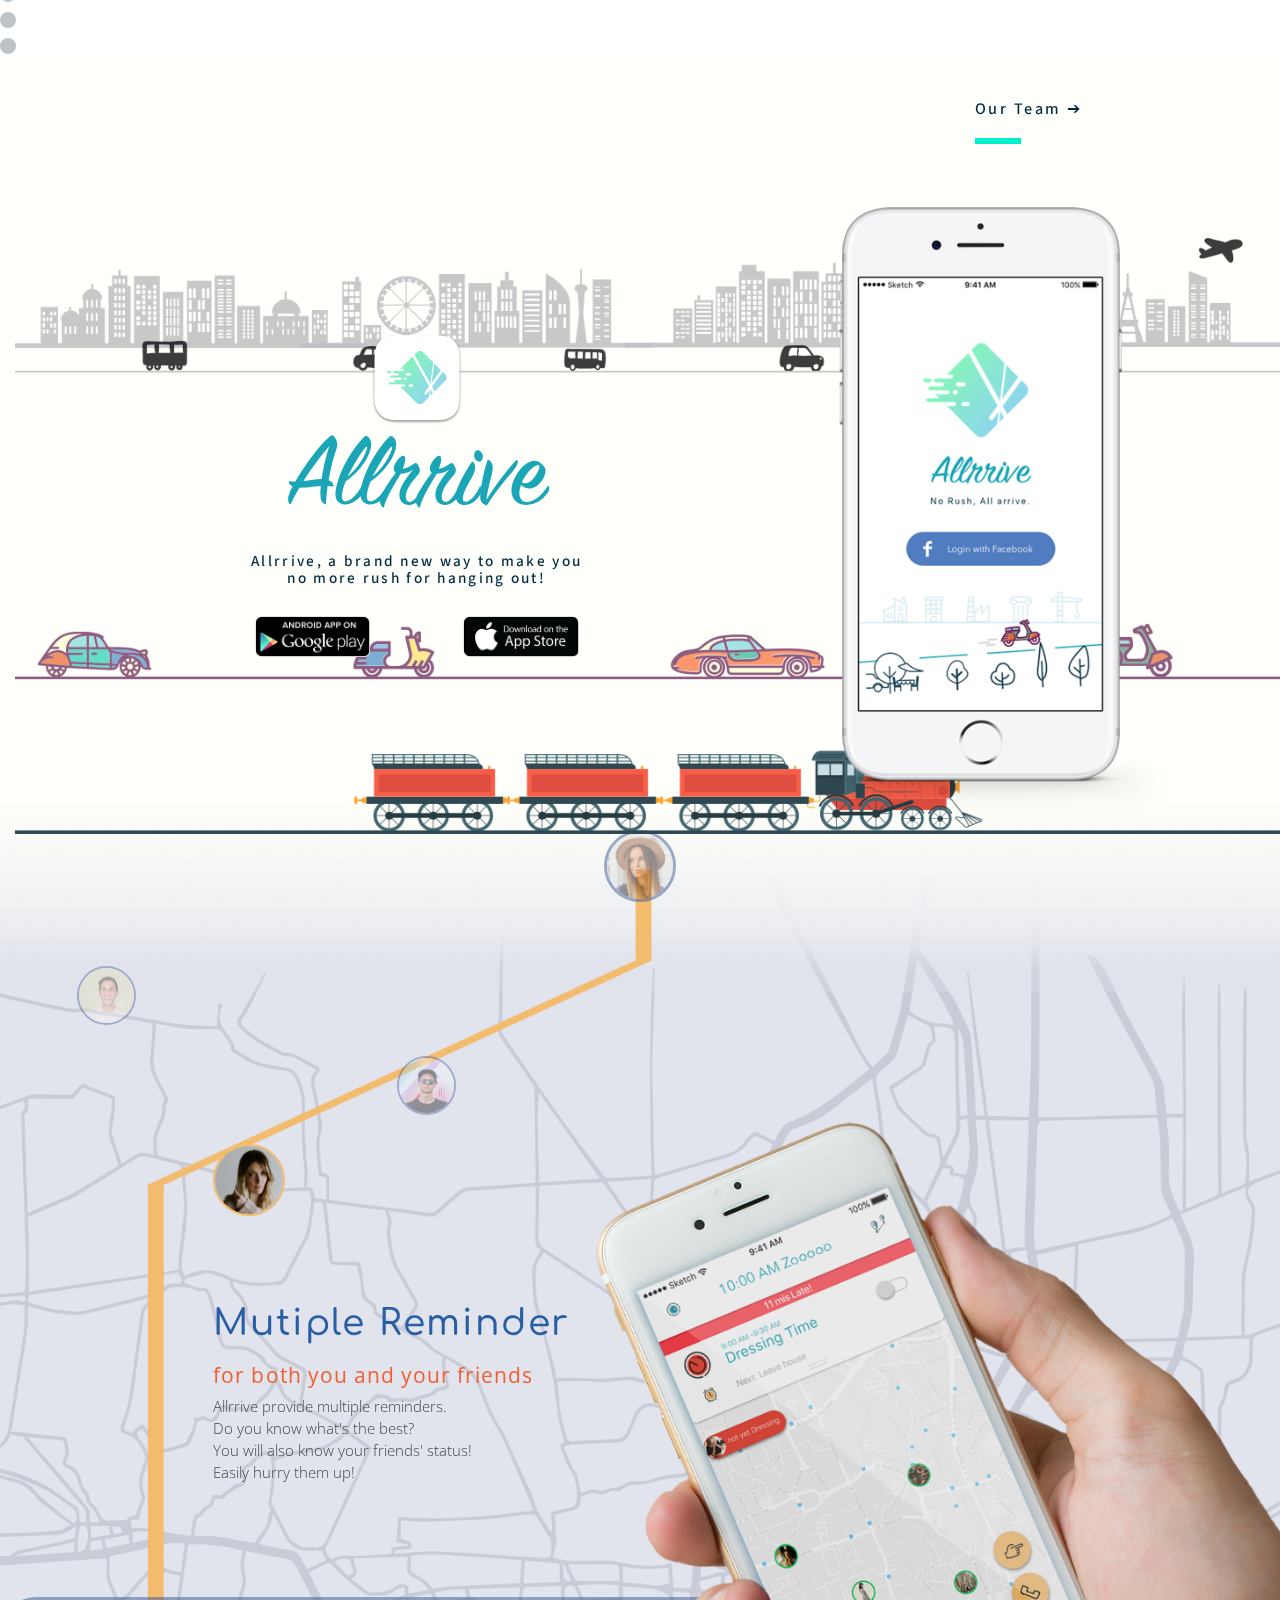
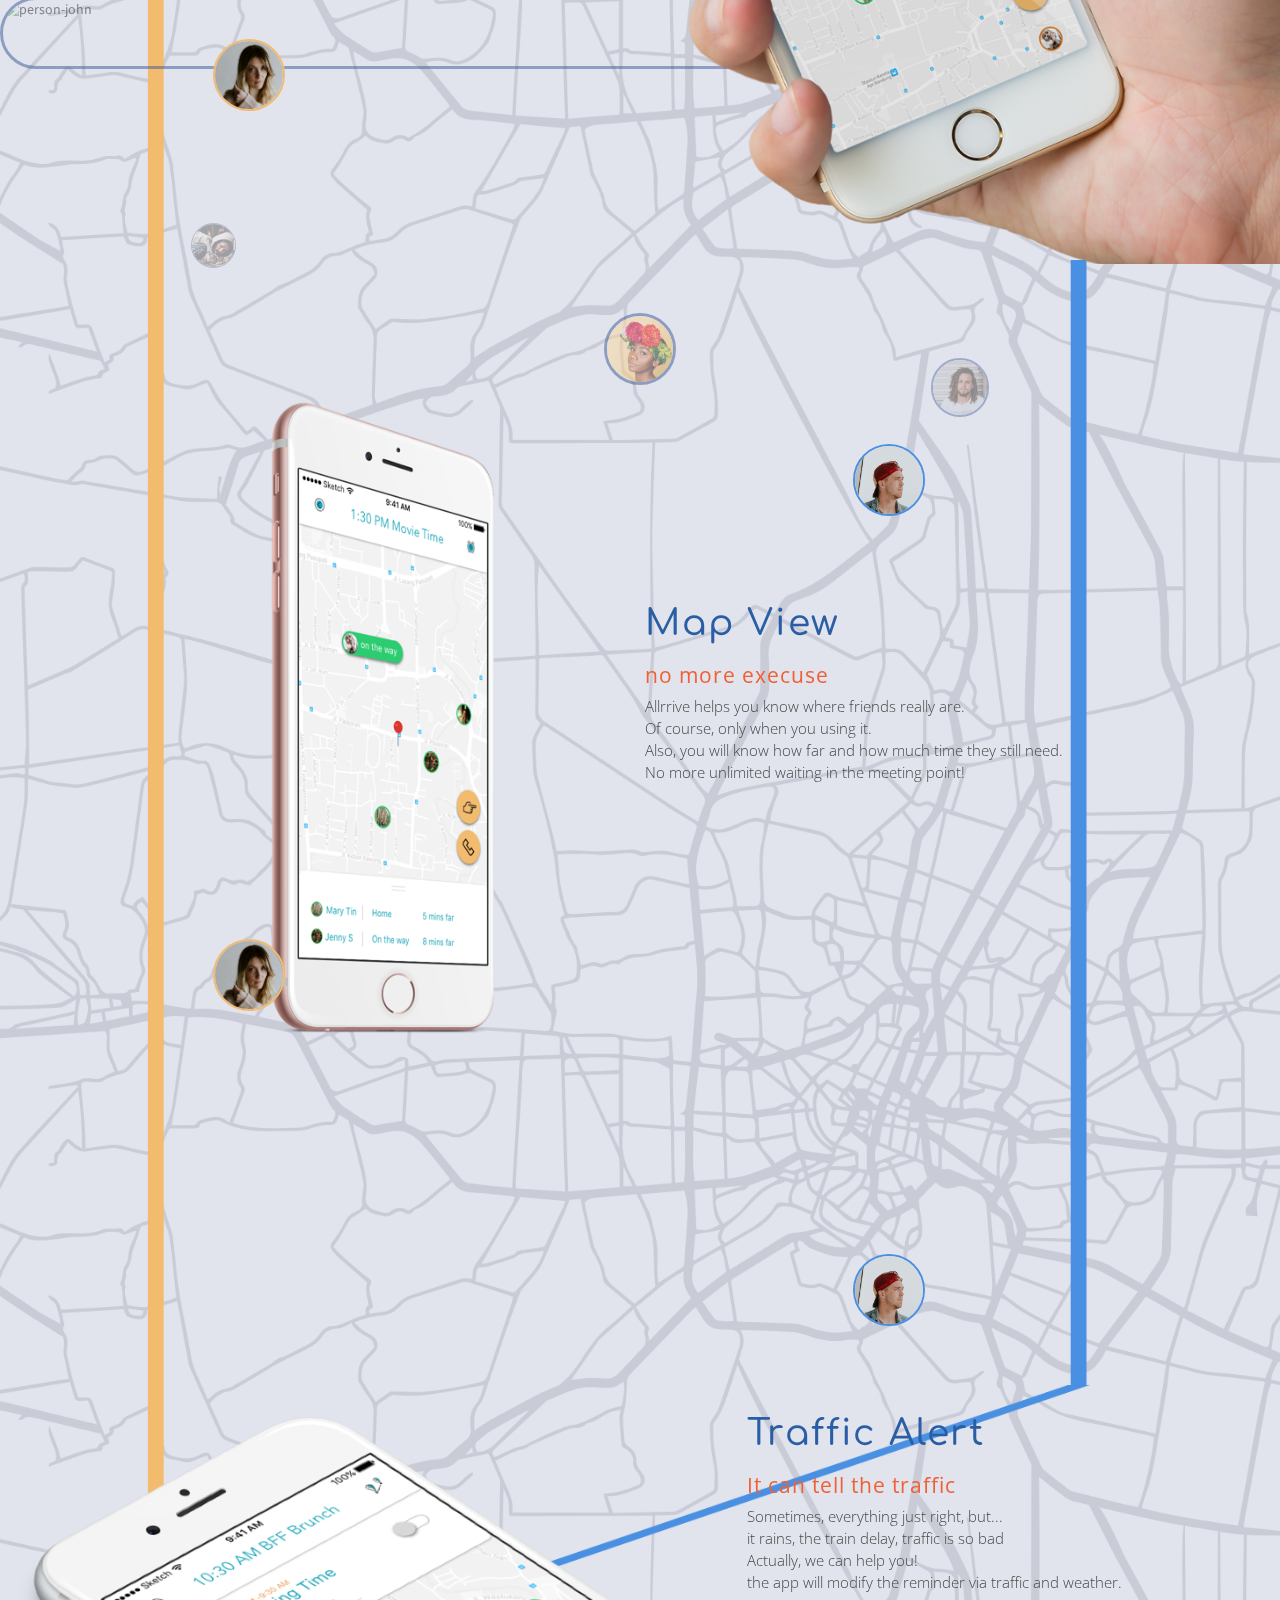
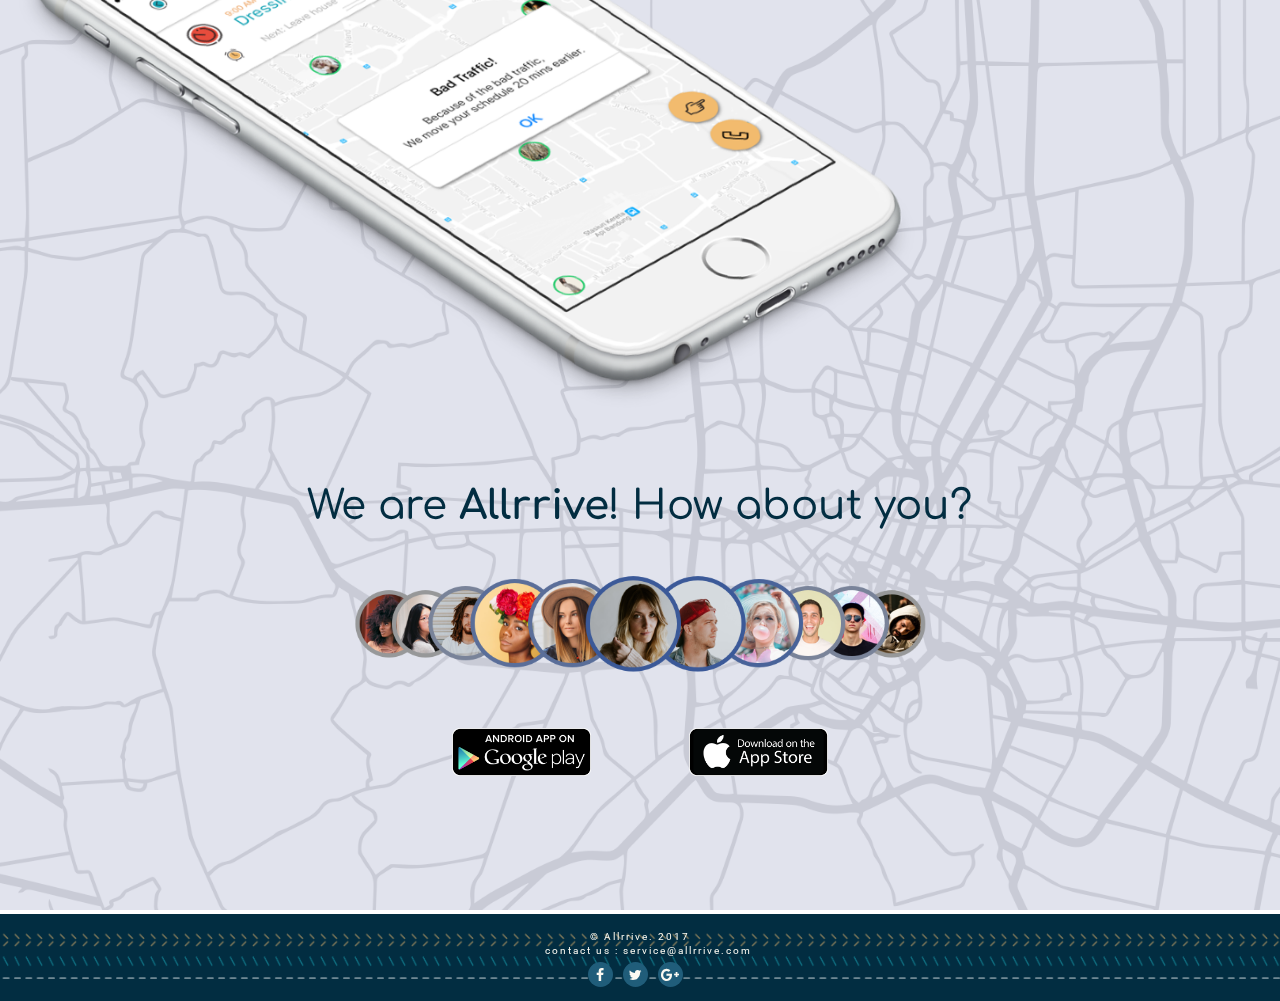
==== commit ab236c5b: "調整了頭的大小" ====
--- a/index.html
+++ b/index.html
@@ -176,7 +176,7 @@
                   </div>
                 </div> 
               </div>
-              <!--avator talking-->
+              <!--avator talking
               <div class="row">
                 <div class="col-md-offset-2 col-md-4 col-xs-offset-2 col-xs-10 bubble" id="s1b">
                   <div class='head'>
@@ -186,7 +186,7 @@
                     <span class="bubbleSpanY">Muh...So sleepy, but I should start preparing.</span>
                   </div>
                 </div>
-              </div>
+              </div>-->
 
             </div>
           </div>
@@ -403,7 +403,7 @@
 
   <script>
     var W = $( window ).height();
-    var s1b = $('#s1b').parent().offset().top;
+    //var s1b = $('#s1b').parent().offset().top;
     var s2t = $('#s2t').parent().offset().top;
     var s2b = $('#s2b').parent().offset().top;
     var s3t = $('#s3t').parent().offset().top;
@@ -412,64 +412,64 @@
     var s4text = $('#s4text').parent().offset().top;
     $(document).scroll(function() {
       var y = $(this).scrollTop();
-      if (y > (s1b-0.5*W) && y < s1b+0.5*W) {
-        $("#s1b .speakHeadY").css({"color": "#F34541", "border-radius": "0","border-top-left-radius": "30px","border-bottom-left-radius": "30px"});
-        $("#s1b .bubbleTextY").css({"width": "180px"});
-        $("#s1b .bubbleSpanY").css({"opacity": "1","top": "0"});
-      } 
-      else {
-        $("#s1b .speakHeadY").css({"color": "#fff", "border-radius": "30px"});
-        $("#s1b .bubbleTextY").css({"width": "0","height":"60px"});
-        $("#s1b .bubbleSpanY").css({"opacity": "0","top": "-30px"});
-      }
+      //if (y > (s1b-0.5*W) && y < s1b+0.5*W) {
+        //$("#s1b .speakHeadY").css({"color": "#F34541", "border-radius": "0","border-top-left-radius": "30px","border-bottom-left-radius": "30px"});
+        //$("#s1b .bubbleTextY").css({"width": "180px"});
+        //$("#s1b .bubbleSpanY").css({"opacity": "1","top": "0"});
+      //} 
+      //else {
+        //$("#s1b .speakHeadY").css({"color": "#fff", "border-radius": "30px"});
+        //$("#s1b .bubbleTextY").css({"width": "0","height":"60px"});
+        //$("#s1b .bubbleSpanY").css({"opacity": "0","top": "-30px"});
+      //}
       if (y > s2t-0.5*W && y < s2t+0.5*W) {
         $("#s2t .speakHeadY").css({"color": "#F34541", "border-radius": "0","border-top-left-radius": "30px","border-bottom-left-radius": "30px"});
-        $("#s2t .bubbleTextY").css({"width": "180px"});
+        $("#s2t .bubbleTextY").css({"width": "24vh"});
         $("#s2t .bubbleSpanY").css({"opacity": "1","top": "0"});
       } 
       else {
         $("#s2t .speakHeadY").css({"color": "#fff", "border-radius": "30px"});
-        $("#s2t .bubbleTextY").css({"width": "0","height":"60px"});
+        $("#s2t .bubbleTextY").css({"width": "0","height":"8vh"});
         $("#s2t .bubbleSpanY").css({"opacity": "0","top": "-30px"});
       }
       if (y > s2b-0.5*W && y < s2b+0.5*W) {
         $("#s2b .speakHeadY").css({"color": "#F34541", "border-radius": "0","border-top-left-radius": "30px","border-bottom-left-radius": "30px"});
-        $("#s2b .bubbleTextY").css({"width": "180px"});
+        $("#s2b .bubbleTextY").css({"width": "24vh"});
         $("#s2b .bubbleSpanY").css({"opacity": "1","top": "0"});
       } 
       else {
         $("#s2b .speakHeadY").css({"color": "#fff", "border-radius": "30px"});
-        $("#s2b .bubbleTextY").css({"width": "0","height":"60px"});
+        $("#s2b .bubbleTextY").css({"width": "0","height":"8vh"});
         $("#s2b .bubbleSpanY").css({"opacity": "0","top": "-30px"});
       }
       if (y > s3t-0.5*W && y < s3t+0.5*W) {
         $("#s3t .speakHeadB").css({"color": "#F34541", "border-radius": "0","border-top-left-radius": "30px","border-bottom-left-radius": "30px"});
-        $("#s3t .bubbleTextB").css({"width": "180px"});
+        $("#s3t .bubbleTextB").css({"width": "24vh"});
         $("#s3t .bubbleSpanB").css({"opacity": "1","top": "0"});
       } 
       else {
         $("#s3t .speakHeadB").css({"color": "#fff", "border-radius": "30px"});
-        $("#s3t .bubbleTextB").css({"width": "0","height":"60px"});
+        $("#s3t .bubbleTextB").css({"width": "0","height":"8vh"});
         $("#s3t .bubbleSpanB").css({"opacity": "0","top": "-30px"});
       }
       if (y > s3b-0.5*W && y < s3b+0.5*W) {
         $("#s3b .speakHeadY").css({"color": "#F34541", "border-radius": "0","border-top-left-radius": "30px","border-bottom-left-radius": "30px"});
-        $("#s3b .bubbleTextY").css({"width": "180px"});
+        $("#s3b .bubbleTextY").css({"width": "24vh"});
         $("#s3b .bubbleSpanY").css({"opacity": "1","top": "0"});
       } 
       else {
         $("#s3b .speakHeadY").css({"color": "#fff", "border-radius": "30px"});
-        $("#s3b .bubbleTextY").css({"width": "0","height":"60px"});
+        $("#s3b .bubbleTextY").css({"width": "0","height":"8vh"});
         $("#s3b .bubbleSpanY").css({"opacity": "0","top": "-30px"});
       }
       if (y > s4t-0.5*W && y < s4t+0.5*W) {
         $("#s4t .speakHeadB").css({"color": "#F34541", "border-radius": "0","border-top-left-radius": "30px","border-bottom-left-radius": "30px"});
-        $("#s4t .bubbleTextB").css({"width": "180px"});
+        $("#s4t .bubbleTextB").css({"width": "24vh"});
         $("#s4t .bubbleSpanB").css({"opacity": "1","top": "0"});
       } 
       else {
         $("#s4t .speakHeadB").css({"color": "#fff", "border-radius": "30px"});
-        $("#s4t .bubbleTextB").css({"width": "0","height":"60px"});
+        $("#s4t .bubbleTextB").css({"width": "0","height":"8vh"});
         $("#s4t .bubbleSpanB").css({"opacity": "0","top": "-30px"});
       }
       if (y > s4text + 0.2*W){
--- a/css/main.css
+++ b/css/main.css
@@ -237,8 +237,8 @@
 .bubble .head {
   position: relative;
   line-height: 30px;
-  width: 60px;
-  height: 60px;
+  width:  8vh;
+  height: 8vh;
   text-align: center;
   color: #fff;
   font-size: 18px;
@@ -248,8 +248,8 @@
 }
 
 .bubble .head .speakHeadY {
-  width: 60px;
-  height: 60px;
+  width: 8vh;
+  height: 8vh;
   border-radius: 60px;
   -webkit-transition: .2s all;
   transition: .2s all;
@@ -276,8 +276,8 @@
 }
 
 .bubble .head .speakHeadB {
-  width: 60px;
-  height: 60px;
+  width: 8vh;
+  height: 8vh;
   border-radius: 60px;
   -webkit-transition: .2s all;
   transition: .2s all;
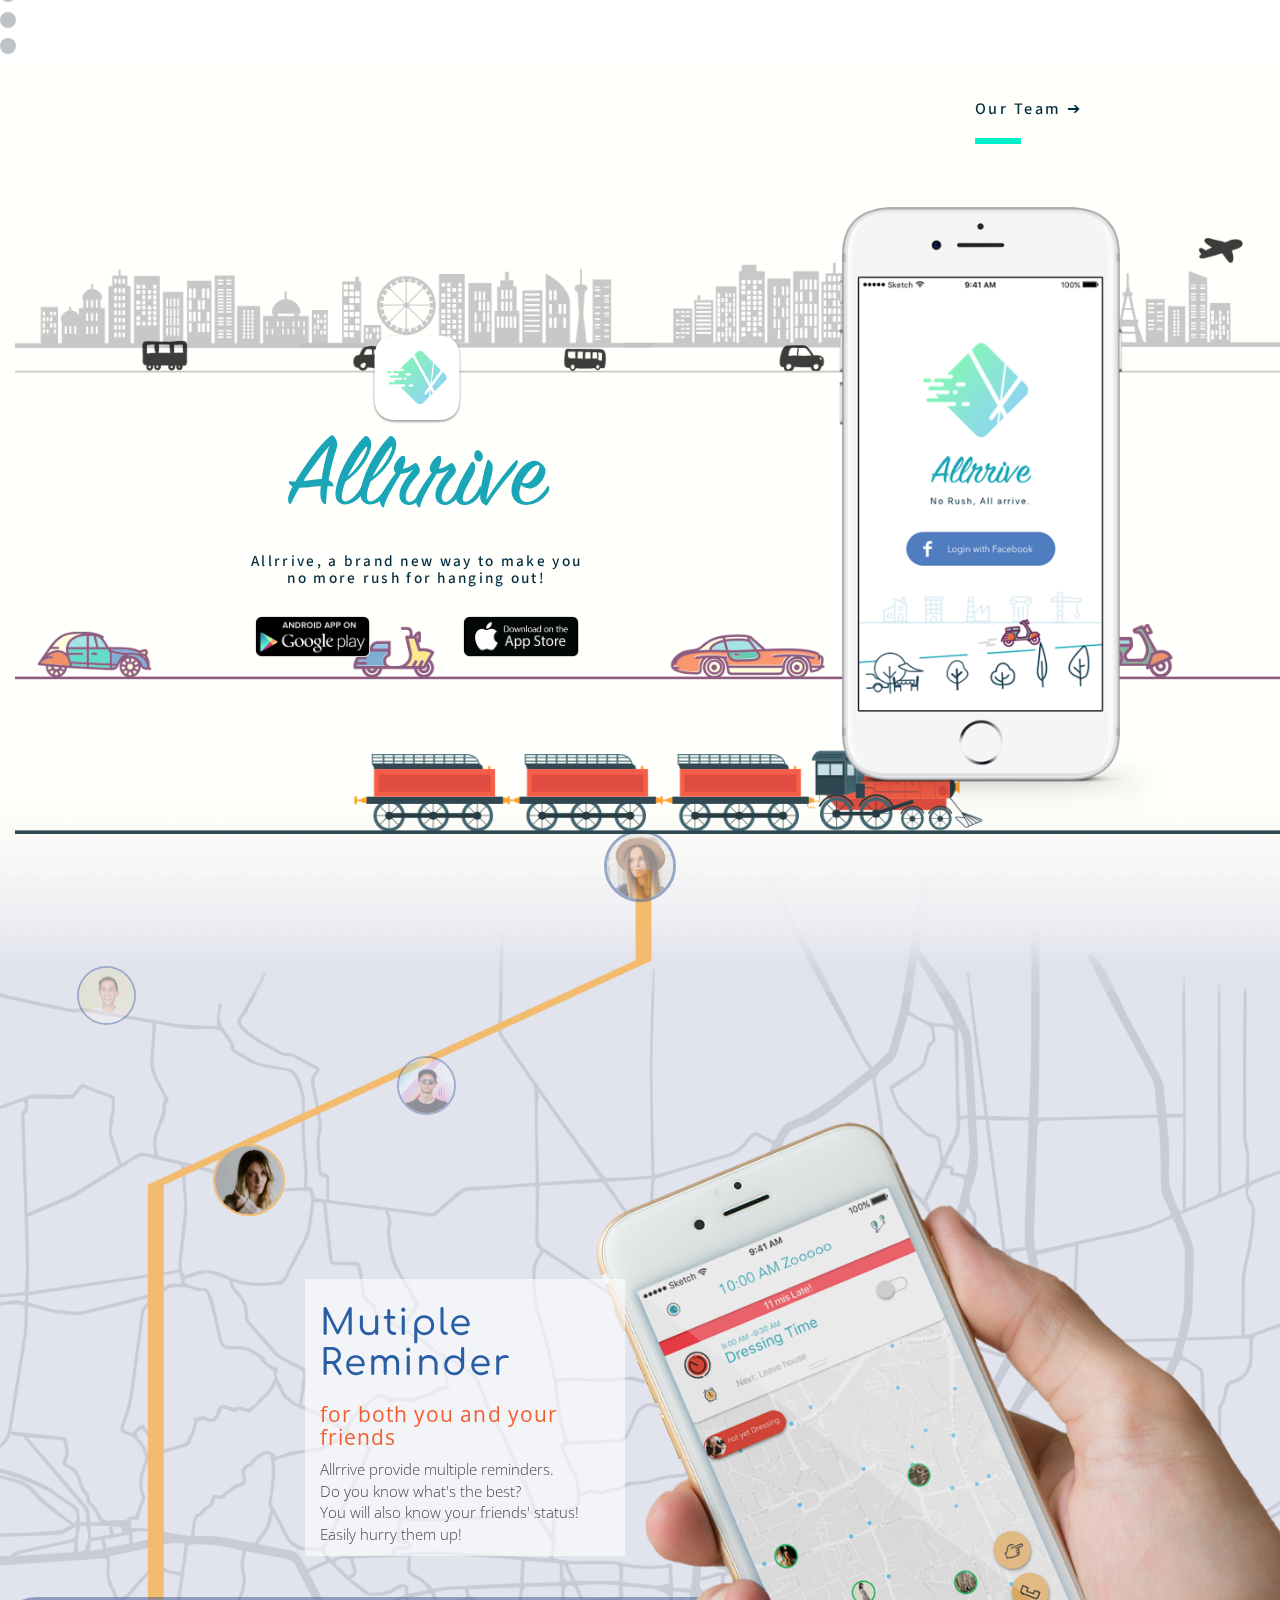
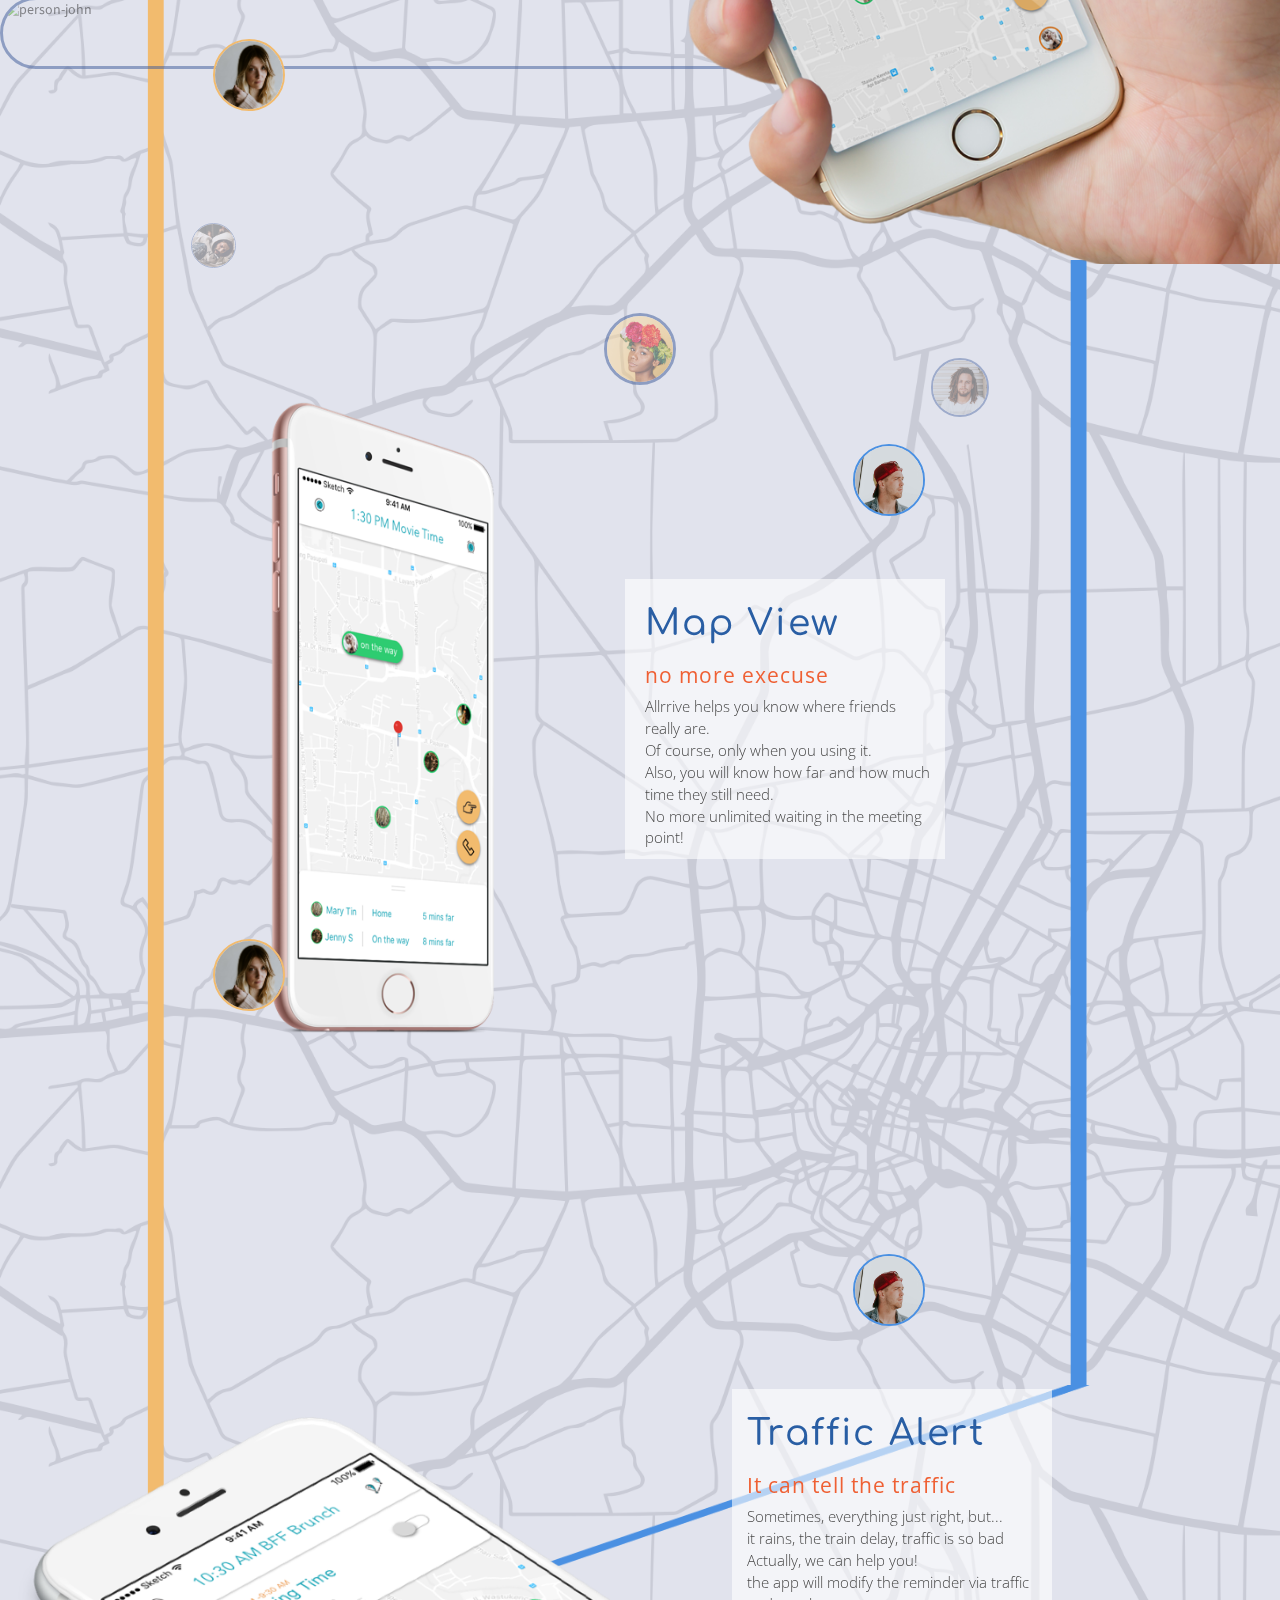
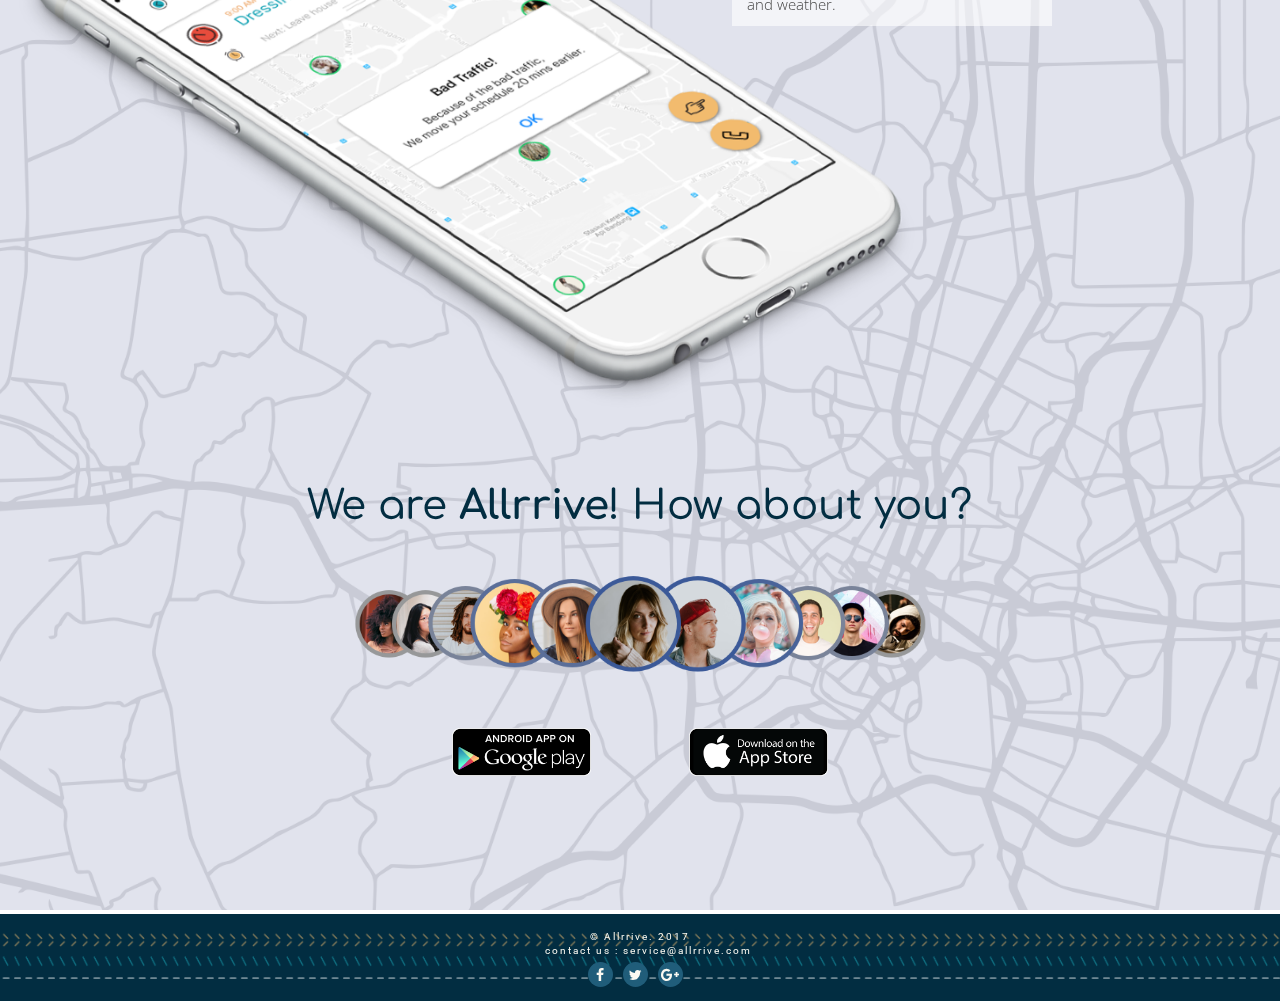
==== commit 9e85352c: "瀏覽器又停下來啦~~~" ====
--- a/index.html
+++ b/index.html
@@ -219,7 +219,7 @@
 		          </div>
 		          <!--reminder intro-->
 		          <div class="row">
-                <div class="col-md-offset-2 col-md-4 col-sm-offset-1 col-sm-6 col-xs-offset-1 col-xs-6 text">
+                <div class="col-lg-offset-3 col-lg-3 col-md-offset-2 col-md-4 col-sm-offset-1 col-sm-6 col-xs-offset-1 col-xs-6 text">
                   <h1>Mutiple Reminder</h1>
                   <h2>for both you and your friends</h2>
                   <p> Allrrive provide multiple reminders.<br>
@@ -268,7 +268,7 @@
 		          </div>
 		          <!--reminder intro-->
 		          <div class="row">
-                <div class="col-md-offset-6 col-md-6 col-sm-offset-6 col-sm-6 col-xs-offset-6 col-xs-6 text">
+                <div class="col-lg-offset-6 col-lg-3 col-md-offset-6 col-md-4 col-sm-offset-6 col-sm-6 col-xs-offset-6 col-xs-6 text">
                   <h1>Map View</h1>
                   <h2>no more execuse</h2>
 	                <p>Allrrive helps you know where friends really are.<br>
@@ -315,7 +315,7 @@
 		          </div>
 		          <!--traffic intro-->
 		          <div class="row">
-                <div class="col-md-offset-7 col-md-5 col-sm-offset-7 col-sm-5 col-xs-offset-6 col-xs-6 text" id="s4text">
+                <div class="col-lg-offset-7 col-lg-3 col-md-offset-7 col-md-4 col-sm-offset-6 col-sm-6 col-xs-offset-6 col-xs-6 text" id="s4text">
 	                <h1>Traffic Alert</h1>
 	                <h2>It can tell the traffic</h2>
 	                <p>Sometimes, everything just right, but...<br>
@@ -423,54 +423,54 @@
         //$("#s1b .bubbleSpanY").css({"opacity": "0","top": "-30px"});
       //}
       if (y > s2t-0.5*W && y < s2t+0.5*W) {
-        $("#s2t .speakHeadY").css({"color": "#F34541", "border-radius": "0","border-top-left-radius": "30px","border-bottom-left-radius": "30px"});
+        $("#s2t .speakHeadY").css({"color": "#F34541", "border-radius": "0","border-top-left-radius": "60px","border-bottom-left-radius": "60px"});
         $("#s2t .bubbleTextY").css({"width": "24vh"});
         $("#s2t .bubbleSpanY").css({"opacity": "1","top": "0"});
       } 
       else {
-        $("#s2t .speakHeadY").css({"color": "#fff", "border-radius": "30px"});
+        $("#s2t .speakHeadY").css({"color": "#fff", "border-radius": "60px"});
         $("#s2t .bubbleTextY").css({"width": "0","height":"8vh"});
-        $("#s2t .bubbleSpanY").css({"opacity": "0","top": "-30px"});
+        $("#s2t .bubbleSpanY").css({"opacity": "0","top": "-60px"});
       }
       if (y > s2b-0.5*W && y < s2b+0.5*W) {
-        $("#s2b .speakHeadY").css({"color": "#F34541", "border-radius": "0","border-top-left-radius": "30px","border-bottom-left-radius": "30px"});
+        $("#s2b .speakHeadY").css({"color": "#F34541", "border-radius": "0","border-top-left-radius": "60px","border-bottom-left-radius": "60px"});
         $("#s2b .bubbleTextY").css({"width": "24vh"});
         $("#s2b .bubbleSpanY").css({"opacity": "1","top": "0"});
       } 
       else {
-        $("#s2b .speakHeadY").css({"color": "#fff", "border-radius": "30px"});
+        $("#s2b .speakHeadY").css({"color": "#fff", "border-radius": "60px"});
         $("#s2b .bubbleTextY").css({"width": "0","height":"8vh"});
-        $("#s2b .bubbleSpanY").css({"opacity": "0","top": "-30px"});
+        $("#s2b .bubbleSpanY").css({"opacity": "0","top": "-60px"});
       }
       if (y > s3t-0.5*W && y < s3t+0.5*W) {
-        $("#s3t .speakHeadB").css({"color": "#F34541", "border-radius": "0","border-top-left-radius": "30px","border-bottom-left-radius": "30px"});
+        $("#s3t .speakHeadB").css({"color": "#F34541", "border-radius": "0","border-top-left-radius": "60px","border-bottom-left-radius": "60px"});
         $("#s3t .bubbleTextB").css({"width": "24vh"});
         $("#s3t .bubbleSpanB").css({"opacity": "1","top": "0"});
       } 
       else {
-        $("#s3t .speakHeadB").css({"color": "#fff", "border-radius": "30px"});
+        $("#s3t .speakHeadB").css({"color": "#fff", "border-radius": "60px"});
         $("#s3t .bubbleTextB").css({"width": "0","height":"8vh"});
-        $("#s3t .bubbleSpanB").css({"opacity": "0","top": "-30px"});
+        $("#s3t .bubbleSpanB").css({"opacity": "0","top": "-60px"});
       }
       if (y > s3b-0.5*W && y < s3b+0.5*W) {
-        $("#s3b .speakHeadY").css({"color": "#F34541", "border-radius": "0","border-top-left-radius": "30px","border-bottom-left-radius": "30px"});
+        $("#s3b .speakHeadY").css({"color": "#F34541", "border-radius": "0","border-top-left-radius": "60px","border-bottom-left-radius": "60px"});
         $("#s3b .bubbleTextY").css({"width": "24vh"});
         $("#s3b .bubbleSpanY").css({"opacity": "1","top": "0"});
       } 
       else {
-        $("#s3b .speakHeadY").css({"color": "#fff", "border-radius": "30px"});
+        $("#s3b .speakHeadY").css({"color": "#fff", "border-radius": "60px"});
         $("#s3b .bubbleTextY").css({"width": "0","height":"8vh"});
-        $("#s3b .bubbleSpanY").css({"opacity": "0","top": "-30px"});
+        $("#s3b .bubbleSpanY").css({"opacity": "0","top": "-60px"});
       }
       if (y > s4t-0.5*W && y < s4t+0.5*W) {
-        $("#s4t .speakHeadB").css({"color": "#F34541", "border-radius": "0","border-top-left-radius": "30px","border-bottom-left-radius": "30px"});
+        $("#s4t .speakHeadB").css({"color": "#F34541", "border-radius": "0","border-top-left-radius": "60px","border-bottom-left-radius": "60px"});
         $("#s4t .bubbleTextB").css({"width": "24vh"});
         $("#s4t .bubbleSpanB").css({"opacity": "1","top": "0"});
       } 
       else {
-        $("#s4t .speakHeadB").css({"color": "#fff", "border-radius": "30px"});
+        $("#s4t .speakHeadB").css({"color": "#fff", "border-radius": "60px"});
         $("#s4t .bubbleTextB").css({"width": "0","height":"8vh"});
-        $("#s4t .bubbleSpanB").css({"opacity": "0","top": "-30px"});
+        $("#s4t .bubbleSpanB").css({"opacity": "0","top": "-60px"});
       }
       if (y > s4text + 0.2*W){
         $( "#avatar" ).fadeOut();
--- a/css/main.css
+++ b/css/main.css
@@ -305,17 +305,16 @@
 
 
 .bubble .bubbletext span {
-  width: 100%;
+  width: 90%;
   opacity: 0;
   position: absolute;
-  top: -30px;
-  left: 55%;
-  padding-top: 10px;
-  padding-right: 12px; 
+  padding: 2.5% !important;
+  left: 50%;
   -webkit-transform: translateX(-50%);
           transform: translateX(-50%);
   -webkit-transition: .3s all;
   transition: .3s all;
+  font-size: 2vh;
 }
 
 
@@ -630,6 +629,7 @@
 .reminder .text{
   position: absolute;
   top: 35%;
+  background-color: rgba(255,255,255,0.6);
 
 }
 
@@ -724,7 +724,7 @@
   position: absolute;
   top: 35%;
   padding-left: 20px;
-
+  background-color: rgba(255,255,255,0.6);
 }
 
 .map h1{
@@ -819,7 +819,7 @@
 .traffic .text{
   position: absolute;
   top: 25%;
-
+  background-color: rgba(255,255,255,0.6);
 }
 
 .traffic h1{
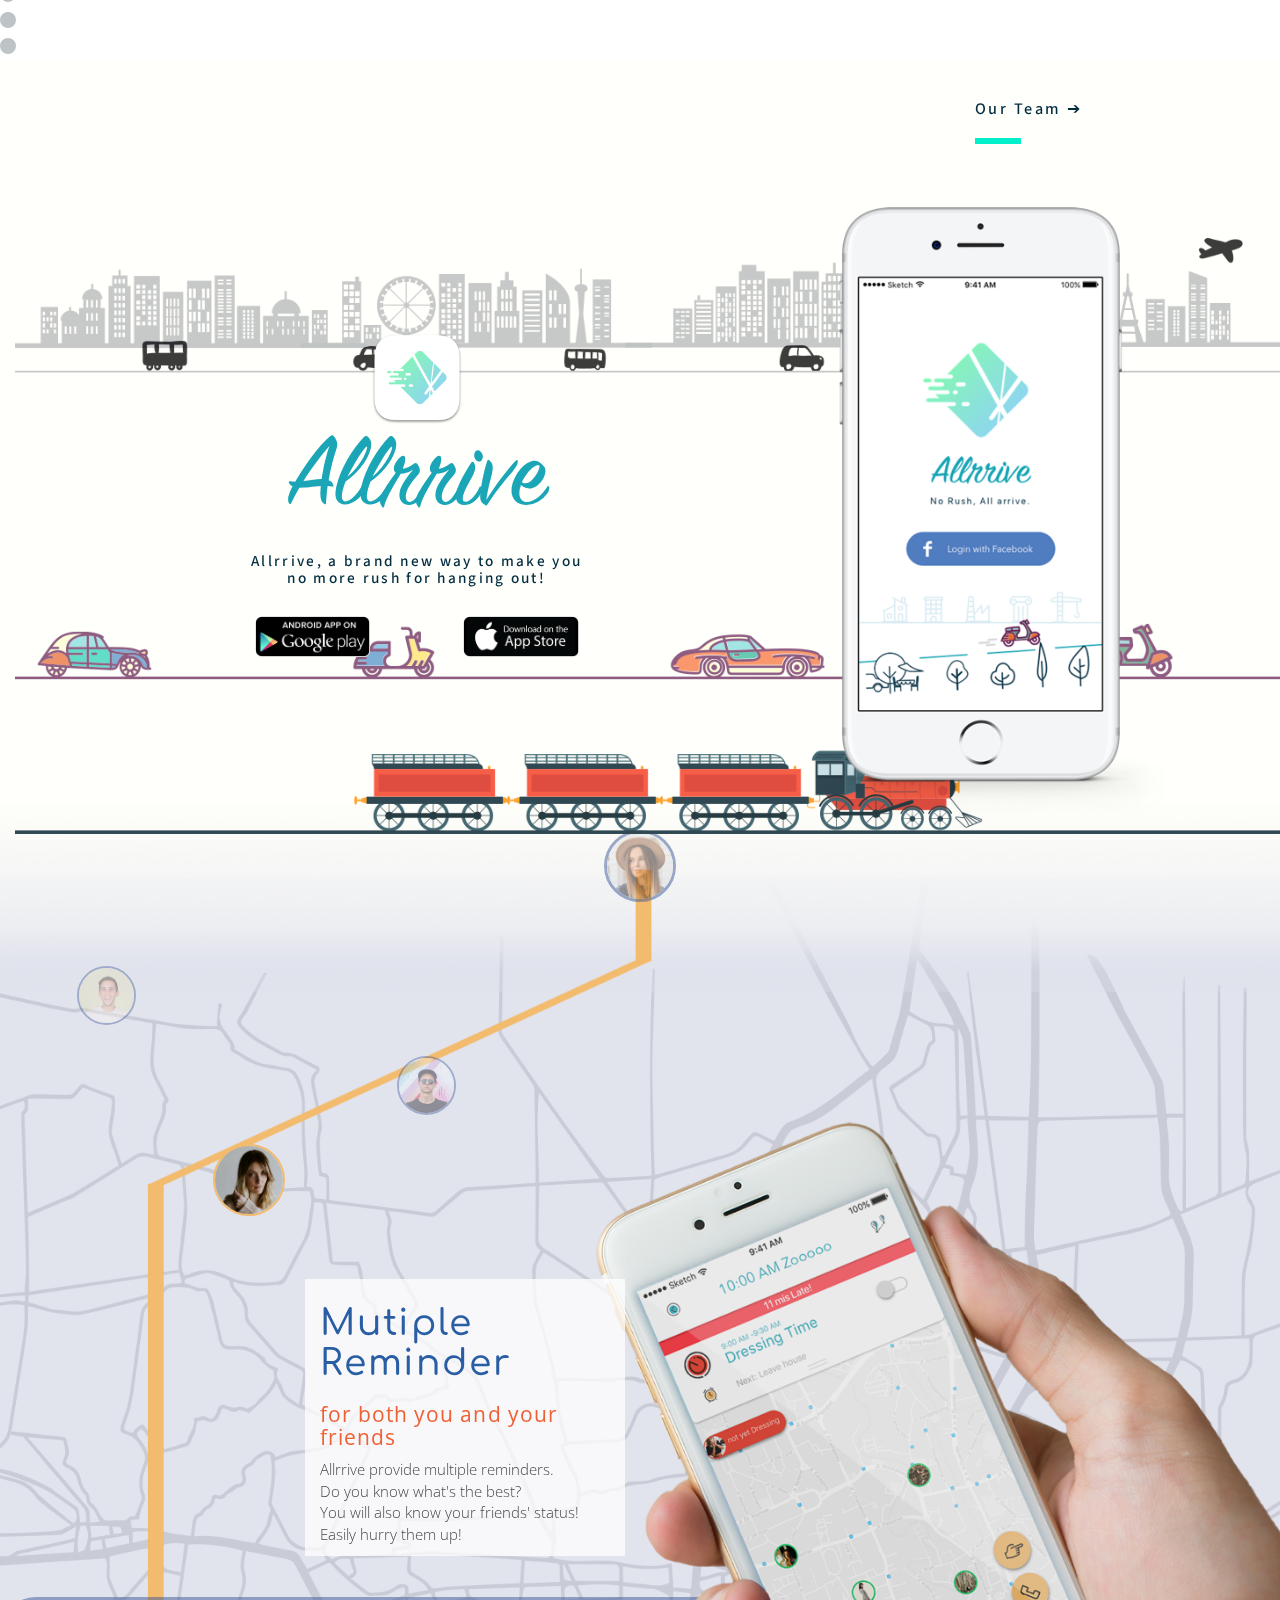
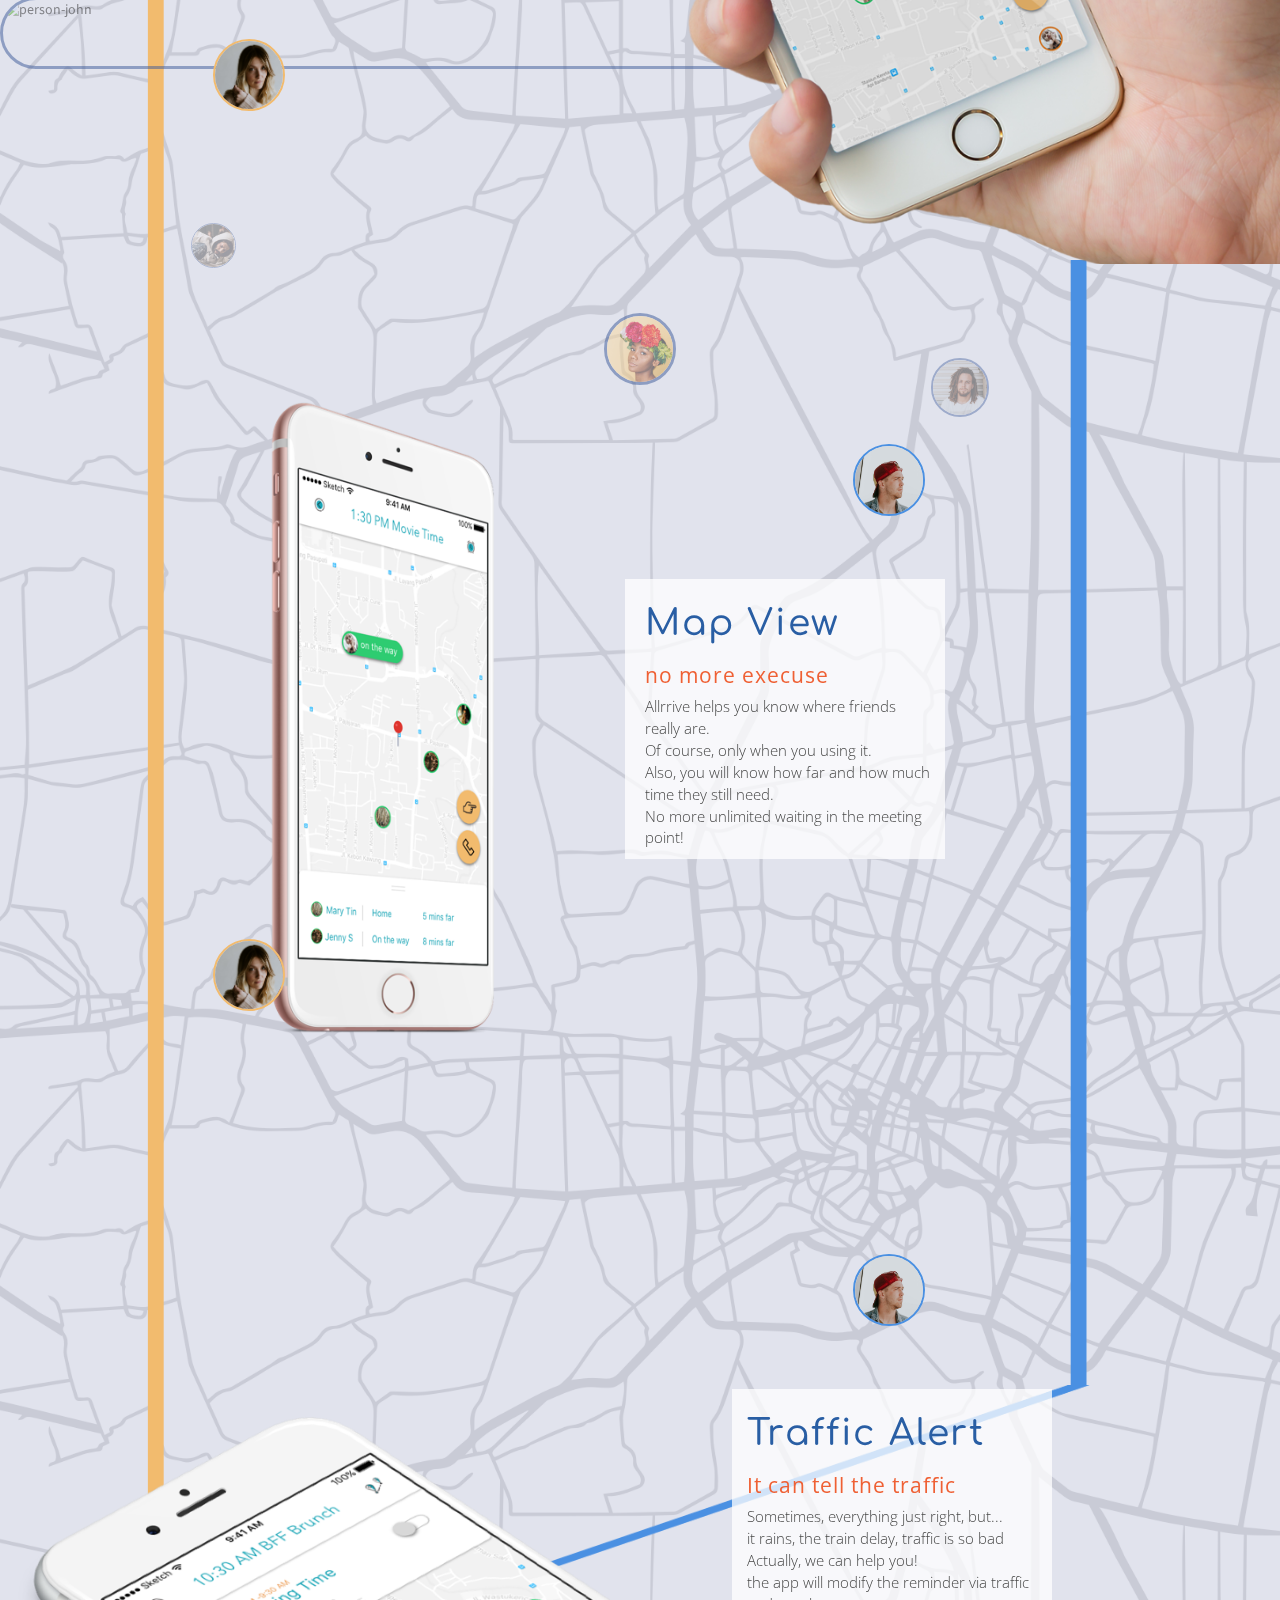
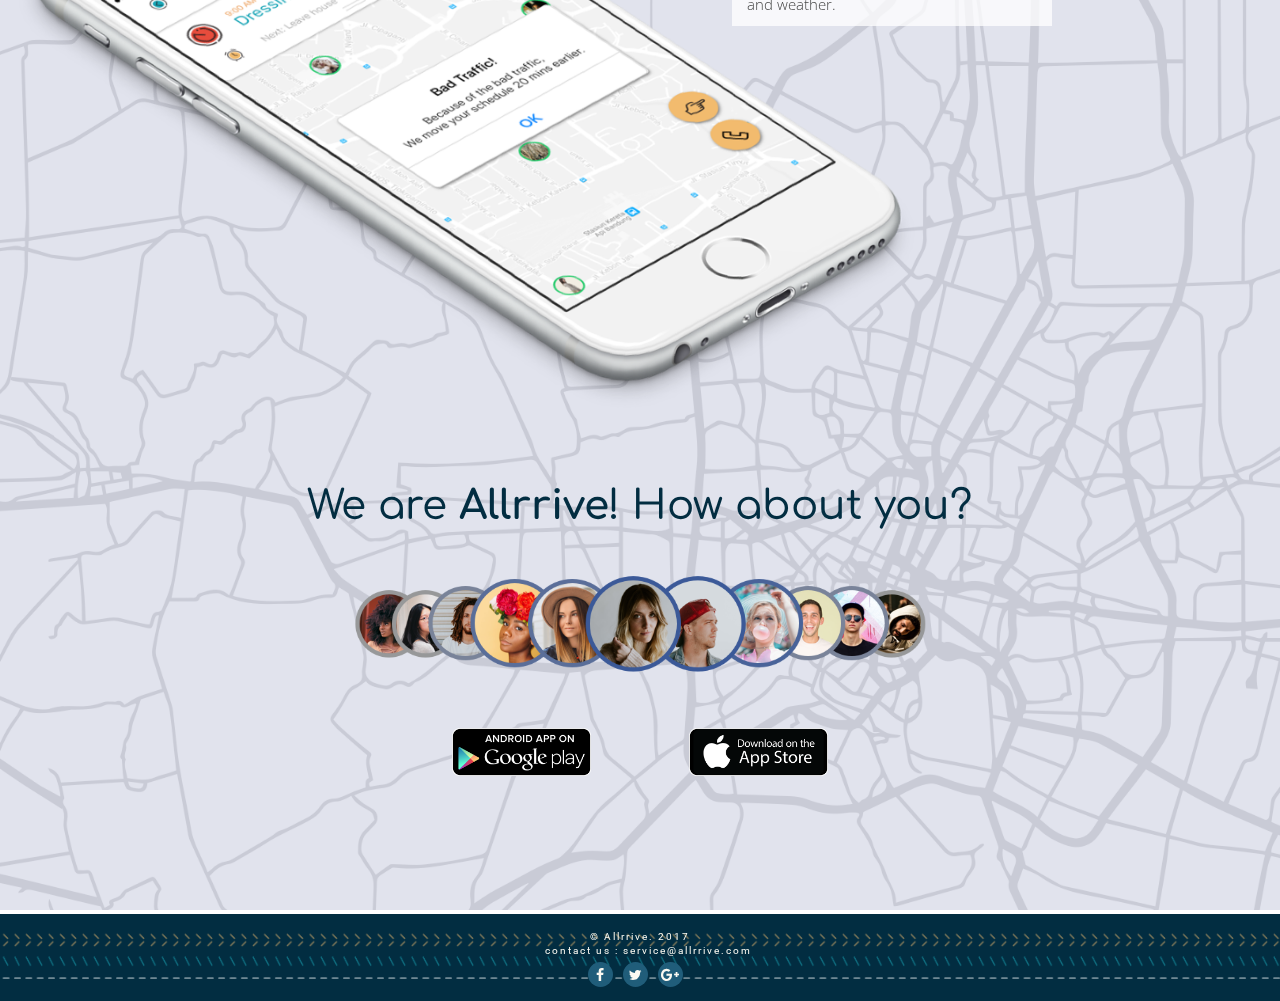
==== commit 7d27a95c: "bubble and word background modified" ====
--- a/index.html
+++ b/index.html
@@ -208,7 +208,7 @@
             <div class="reminder">
               <!-- S2t-->
               <div class="row">
-		            <div class="col-md-offset-2 col-md-4 col-sm-offset-1 col-sm-6 col-xs-7 bubble s2t" id="s2t">
+		            <div class="col-lg-offset-2 col-lg-4 col-md-offset-1 col-md-5 col-sm-offset-1 col-sm-6 col-xs-offset-1 col-xs-8 bubble s2t" id="s2t">
                   <div class='head'>
                     <img src="images/bac.jpg" class="img-responsive center-block speakHeadY">
                   </div>
@@ -231,7 +231,7 @@
               </div>
               <!-- S2b-->
               <div class="row">
-                <div class="col-md-offset-2 col-md-4 col-xs-offset-2 col-xs-10 bubble s2b" id="s2b">
+                <div class="col-lg-offset-2 col-lg-4 col-md-offset-1 col-md-5 col-sm-offset-1 col-sm-6 col-xs-offset-1 col-xs-8 bubble s2b" id="s2b">
                   <div class='head'>
                     <img src="images/bac.jpg" class="img-responsive center-block speakHeadY">
                   </div>
@@ -257,7 +257,7 @@
             <div class="map">
               <!-- S3t-->
               <div class="row">
-                <div class="col-md-offset-8 col-md-4 col-sm-offset-7 col-sm-5 col-xs-offset-5 col-xs-7 bubble s3t" id="s3t">
+                <div class="col-lg-offset-8 col-lg-4 col-md-offset-7 col-md-5 col-sm-offset-6 col-sm-6  col-xs-offset-4 col-xs-8 bubble s3t" id="s3t">
                   <div class='head'>
                     <img src="images/Jason.jpg" class="img-responsive center-block speakHeadB">
                   </div>
@@ -279,7 +279,7 @@
               </div>
               <!-- s3b-->
               <div class="row">
-              	<div class="col-md-offset-2 col-md-4 col-xs-offset-2 col-xs-10 bubble s3b" id="s3b">
+              	<div class="col-lg-offset-2 col-lg-4 col-md-offset-1 col-md-5 col-sm-offset-1 col-sm-6 col-xs-offset-1 col-xs-8 bubble s3b" id="s3b">
                   <div class='head'>
                     <img src="images/bac.jpg" class="img-responsive center-block speakHeadY">
                   </div>
@@ -304,7 +304,7 @@
             <div class="traffic">
               <!-- S4t-->
               <div class="row">
-                <div class="col-md-offset-8 col-md-4 col-sm-offset-7 col-sm-5 col-xs-offset-5 col-xs-7 bubble s4t" id="s4t">
+                <div class="col-lg-offset-8 col-lg-4 col-md-offset-7 col-md-5 col-sm-offset-6 col-sm-6 col-xs-offset-4 col-xs-8 bubble s4t" id="s4t">
                   <div class='head'>
                     <img src="images/Jason.jpg" class="img-responsive center-block speakHeadB">
                   </div>
--- a/css/main.css
+++ b/css/main.css
@@ -629,7 +629,7 @@
 .reminder .text{
   position: absolute;
   top: 35%;
-  background-color: rgba(255,255,255,0.6);
+  background-color: rgba(255,255,255,0.75);
 
 }
 
@@ -724,7 +724,7 @@
   position: absolute;
   top: 35%;
   padding-left: 20px;
-  background-color: rgba(255,255,255,0.6);
+  background-color: rgba(255,255,255,0.75);
 }
 
 .map h1{
@@ -819,7 +819,7 @@
 .traffic .text{
   position: absolute;
   top: 25%;
-  background-color: rgba(255,255,255,0.6);
+  background-color: rgba(255,255,255,0.75);
 }
 
 .traffic h1{
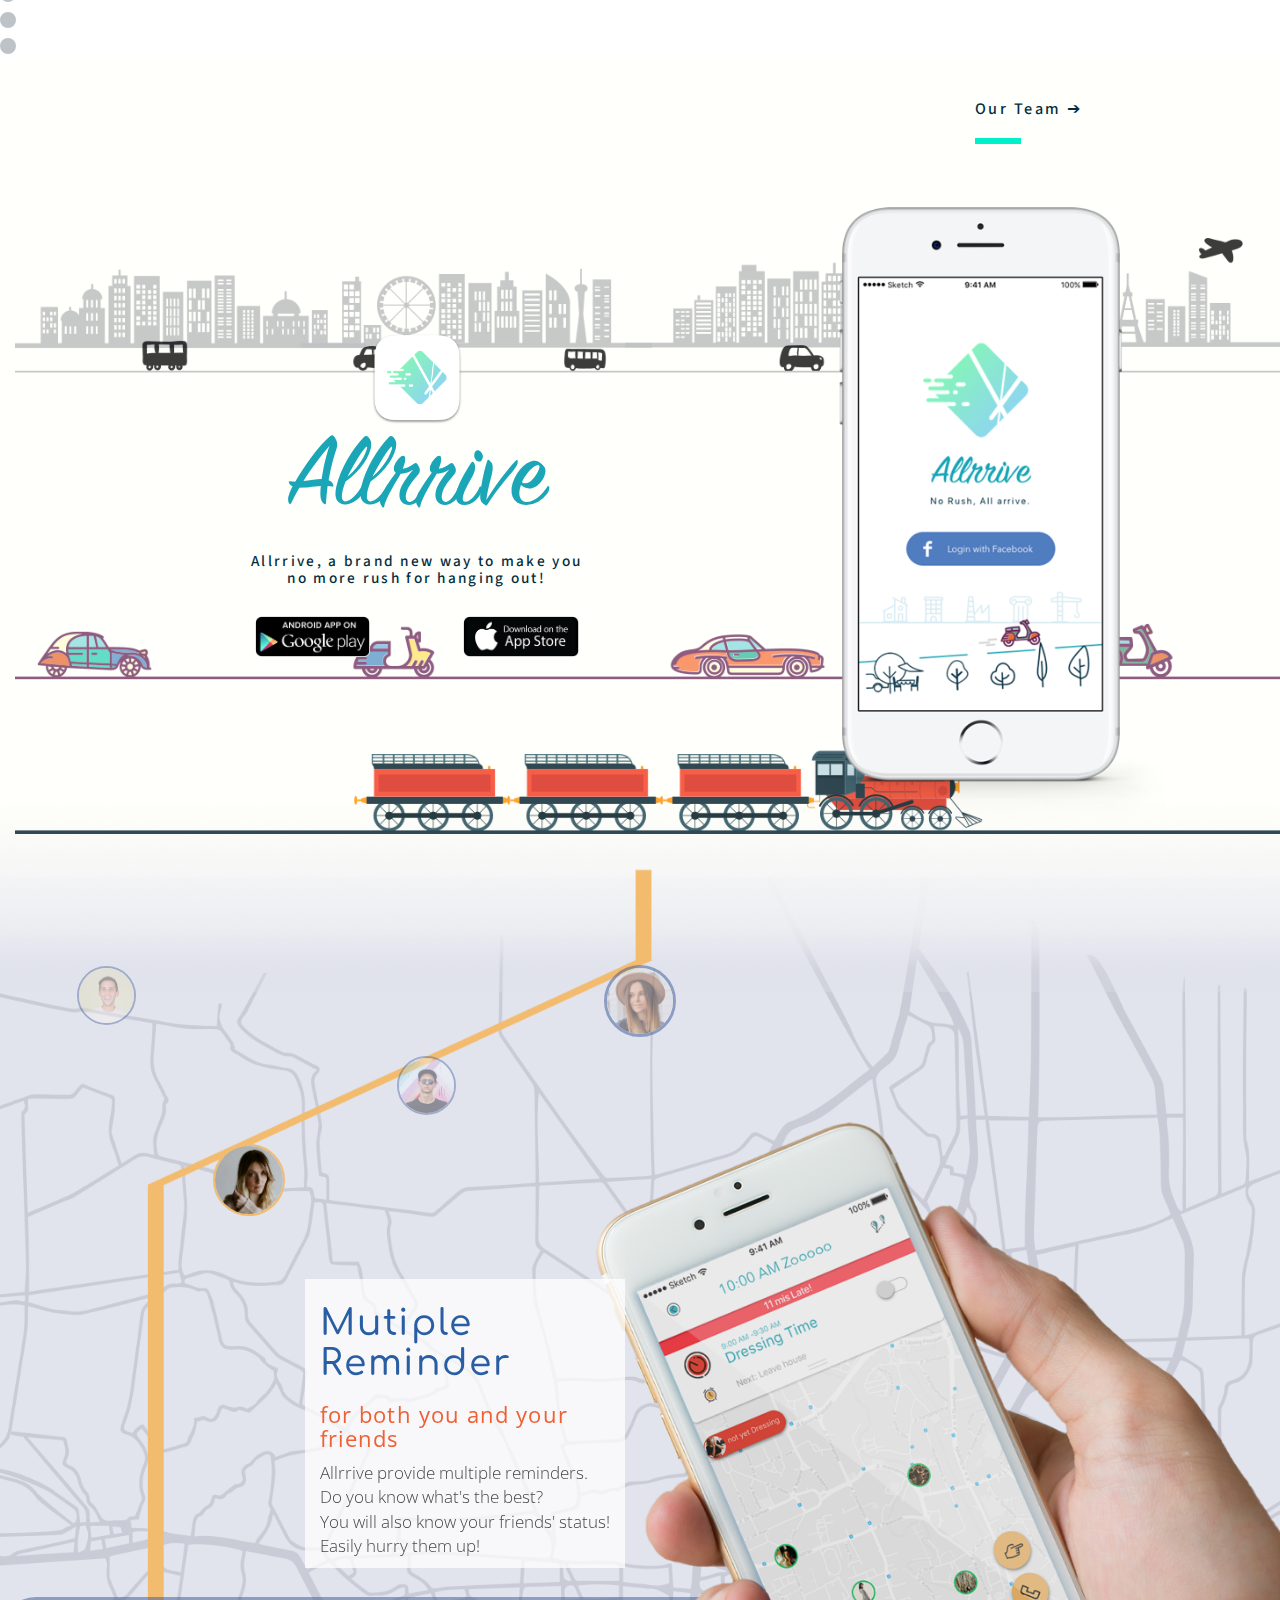
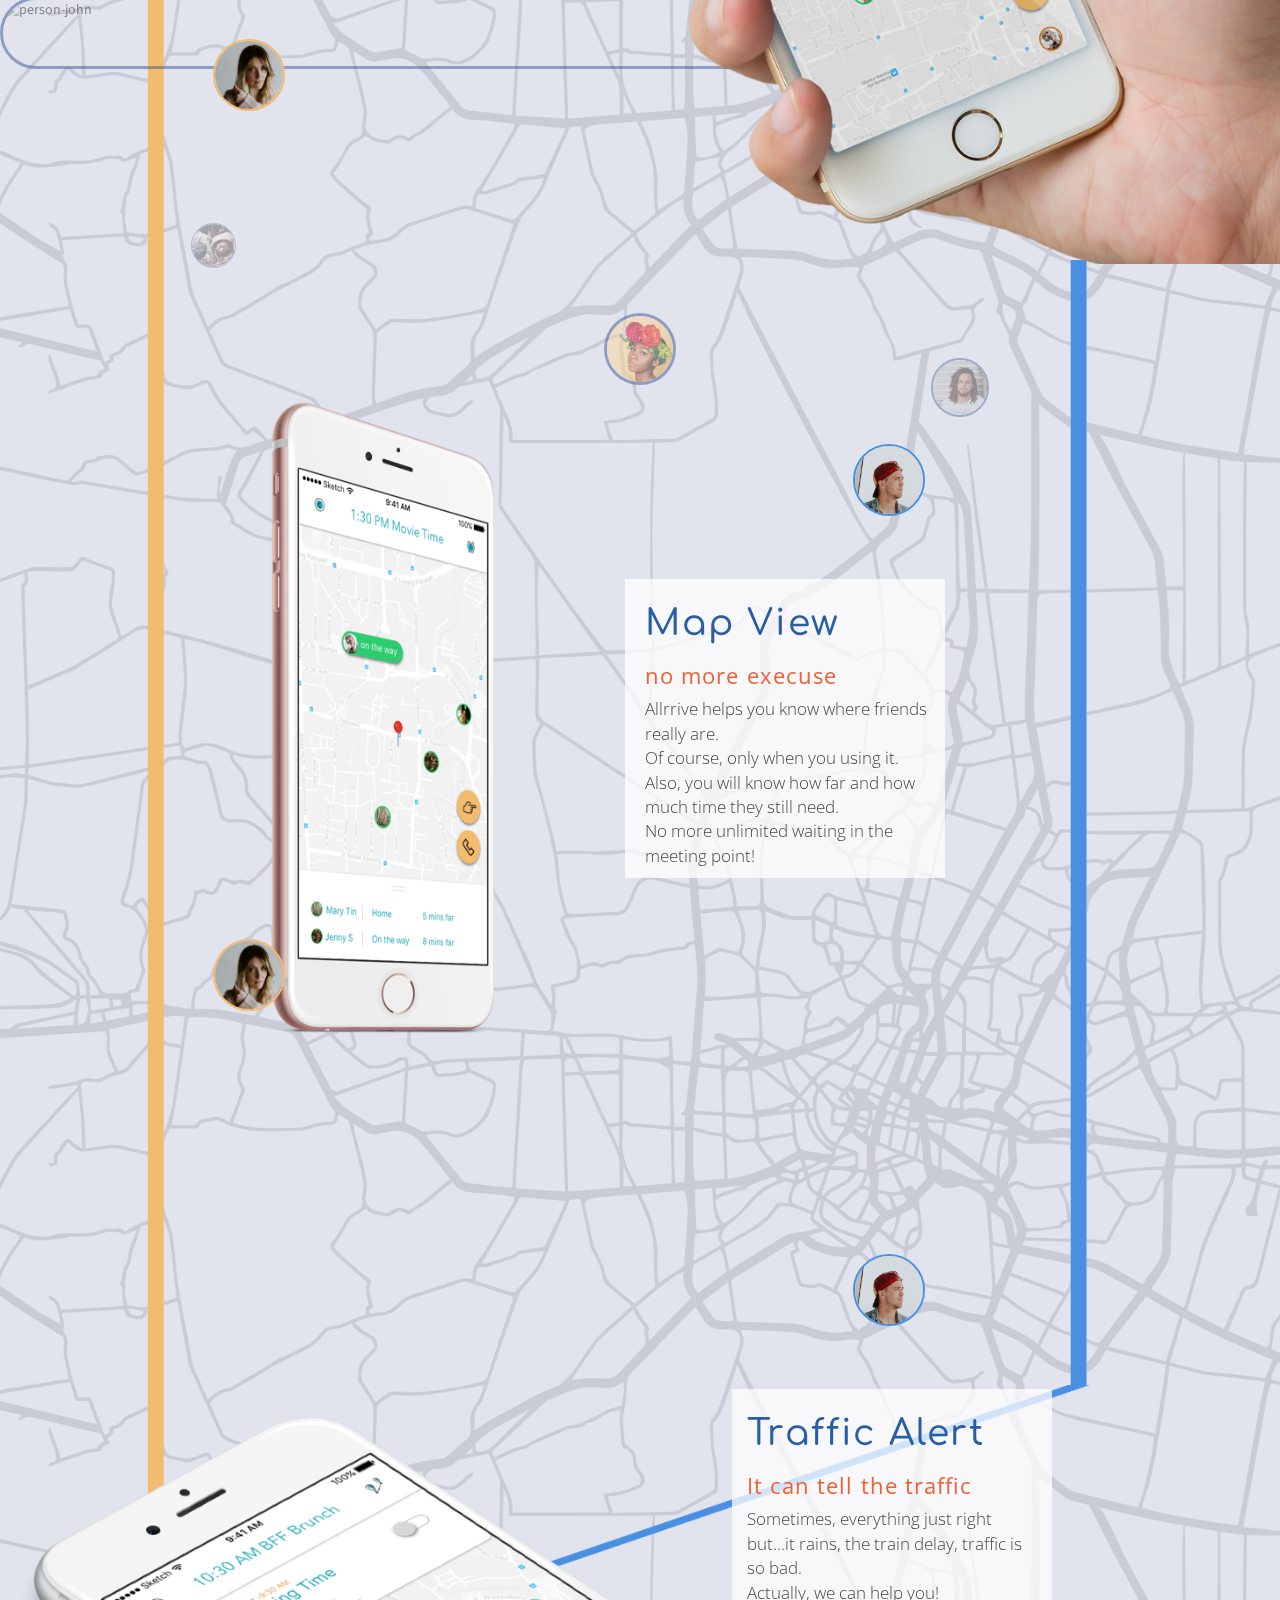
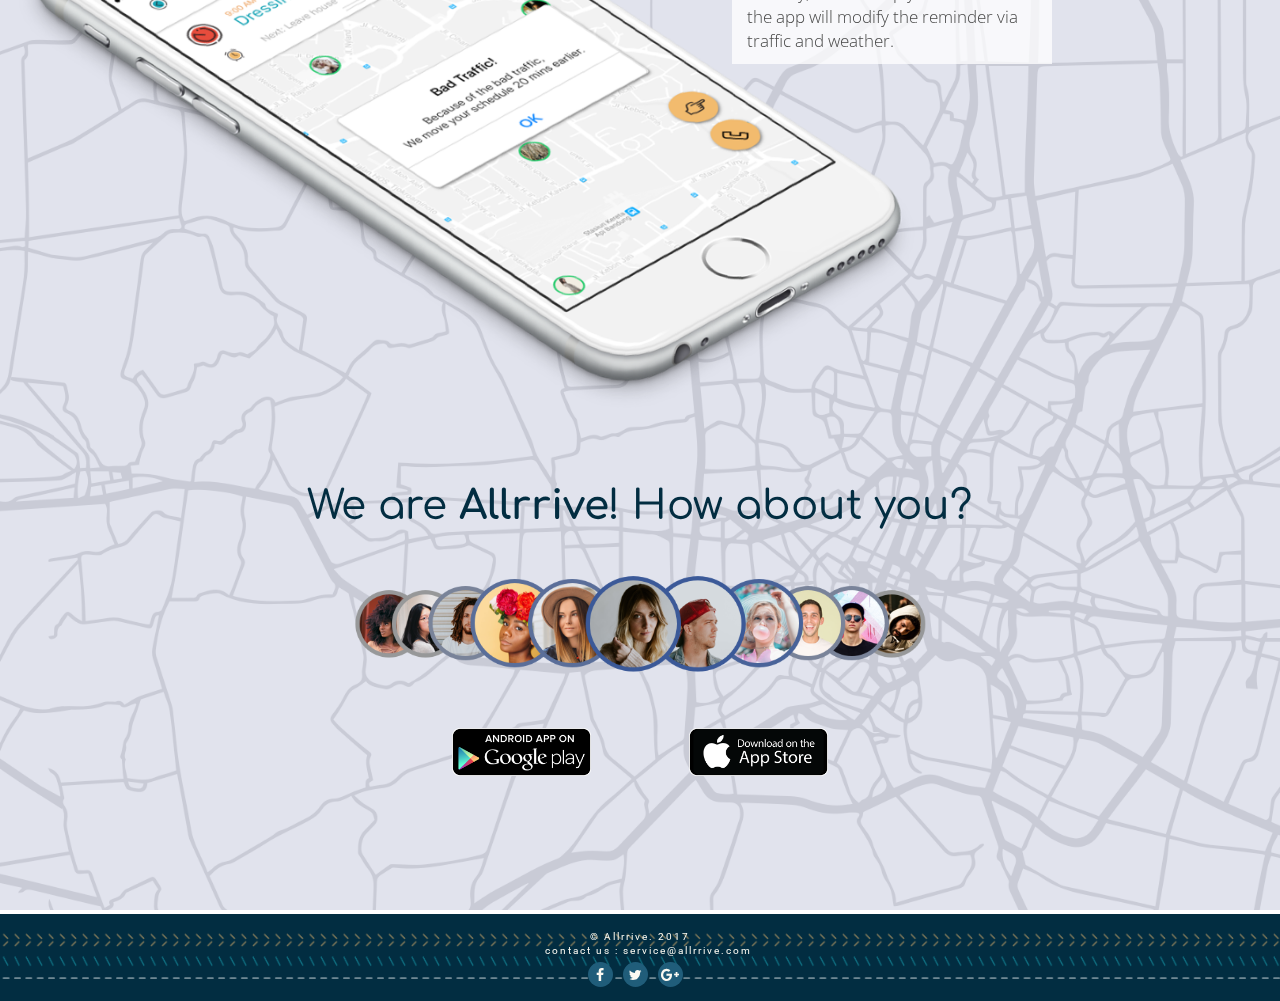
==== commit 633088ee: "done all the element’s position" ====
--- a/index.html
+++ b/index.html
@@ -219,7 +219,7 @@
 		          </div>
 		          <!--reminder intro-->
 		          <div class="row">
-                <div class="col-lg-offset-3 col-lg-3 col-md-offset-2 col-md-4 col-sm-offset-1 col-sm-6 col-xs-offset-1 col-xs-6 text">
+                <div class="col-lg-offset-3 col-lg-3 col-md-offset-1 col-md-5 col-sm-offset-1 col-sm-6 col-xs-offset-1 col-xs-6 text">
                   <h1>Mutiple Reminder</h1>
                   <h2>for both you and your friends</h2>
                   <p> Allrrive provide multiple reminders.<br>
@@ -268,7 +268,7 @@
 		          </div>
 		          <!--reminder intro-->
 		          <div class="row">
-                <div class="col-lg-offset-6 col-lg-3 col-md-offset-6 col-md-4 col-sm-offset-6 col-sm-6 col-xs-offset-6 col-xs-6 text">
+                <div class="col-lg-offset-6 col-lg-3 col-md-offset-6 col-md-5 col-sm-offset-6 col-sm-6 col-xs-offset-6 col-xs-6 text">
                   <h1>Map View</h1>
                   <h2>no more execuse</h2>
 	                <p>Allrrive helps you know where friends really are.<br>
@@ -315,11 +315,11 @@
 		          </div>
 		          <!--traffic intro-->
 		          <div class="row">
-                <div class="col-lg-offset-7 col-lg-3 col-md-offset-7 col-md-4 col-sm-offset-6 col-sm-6 col-xs-offset-6 col-xs-6 text" id="s4text">
+                <div class="col-lg-offset-7 col-lg-3 col-md-offset-7 col-md-5 col-sm-offset-6 col-sm-6 col-xs-offset-6 col-xs-6 text" id="s4text">
 	                <h1>Traffic Alert</h1>
 	                <h2>It can tell the traffic</h2>
-	                <p>Sometimes, everything just right, but...<br>
-                    it rains, the train delay, traffic is so bad<br>
+	                <p>Sometimes, everything just right<br>
+                    but...it rains, the train delay, traffic is so bad.<br>
                     Actually, we can help you! <br>
                     the app will modify the reminder via traffic and weather.</p> 
                 </div> 
--- a/css/main.css
+++ b/css/main.css
@@ -187,7 +187,7 @@
 }
 
 .may {
-  top: 85vh;
+  top: 100vh;
 }
 
 
@@ -271,8 +271,8 @@
   font-weight: 300;
   -webkit-transition: .5s all;
   transition: .5s all;
-  border-top-right-radius: 30px;
-  border-bottom-right-radius: 30px;
+  border-top-right-radius: 60px;
+  border-bottom-right-radius: 60px;
 }
 
 .bubble .head .speakHeadB {
@@ -299,8 +299,8 @@
   font-weight: 300;
   -webkit-transition: .5s all;
   transition: .5s all;
-  border-top-right-radius: 30px;
-  border-bottom-right-radius: 30px;
+  border-top-right-radius: 60px;
+  border-bottom-right-radius: 60px;
 }
 
 
@@ -645,11 +645,11 @@
   color: #ef6034;
   font-family: 'Open Sans', sans-serif;
   font-weight: 400;
-   font-size: 2.3vh;
+   font-size: 2.4vh;
 }
 .reminder p{
 
-  font-size: 1.7vh;
+  font-size: 1.9vh;
   color: #484848;
   font-family: 'Open Sans', sans-serif;
   font-weight: 300;
@@ -739,11 +739,11 @@
   color: #ef6034;
   font-family: 'Open Sans', sans-serif;
   font-weight: 400;
-   font-size: 2.3vh;
+   font-size: 2.4vh;
 }
 .map p{
 
-  font-size: 1.7vh;
+  font-size: 1.9vh;
   color: #484848;
   font-family: 'Open Sans', sans-serif;
   font-weight: 300;
@@ -834,11 +834,11 @@
   color: #ef6034;
   font-family: 'Open Sans', sans-serif;
   font-weight: 400;
-   font-size: 2.3vh;
+   font-size: 2.4vh;
 }
 .traffic p{
 
-  font-size: 1.7vh;
+  font-size: 1.9vh;
   color: #484848;
   font-family: 'Open Sans', sans-serif;
   font-weight: 300;
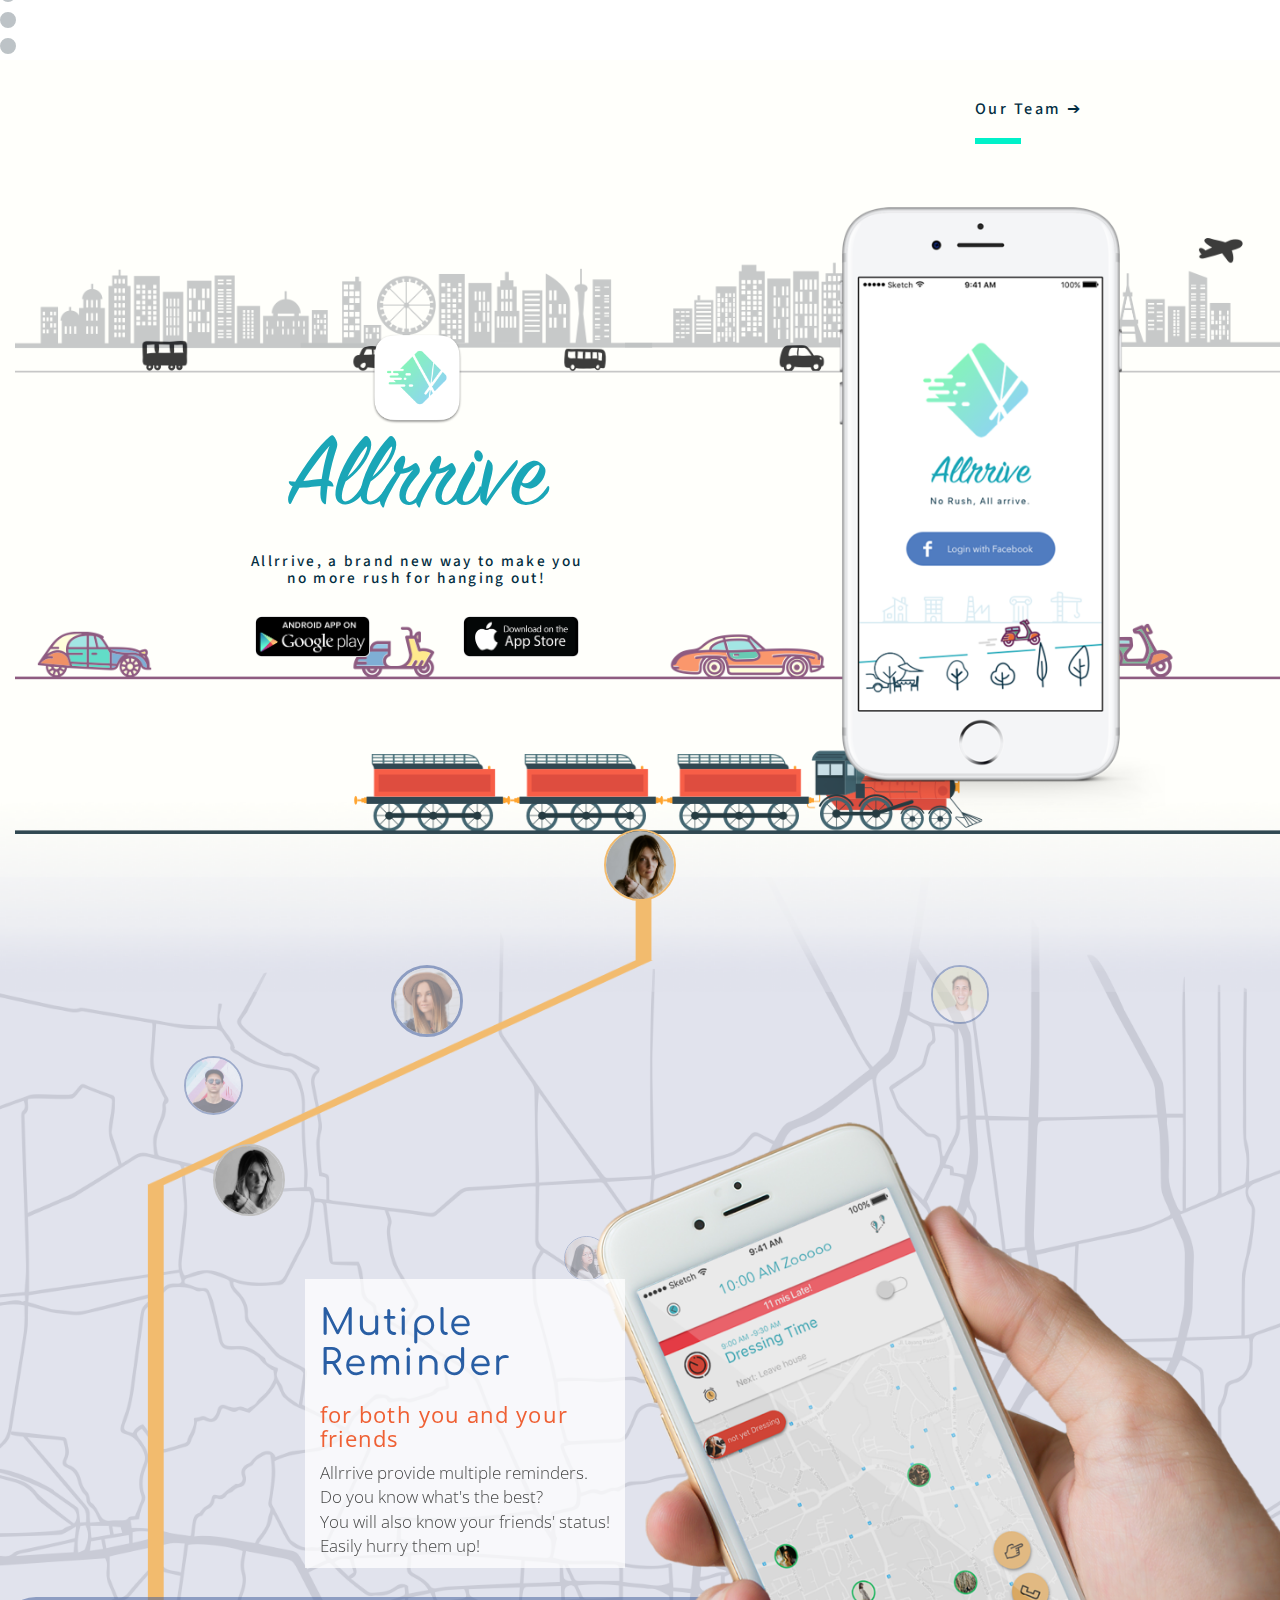
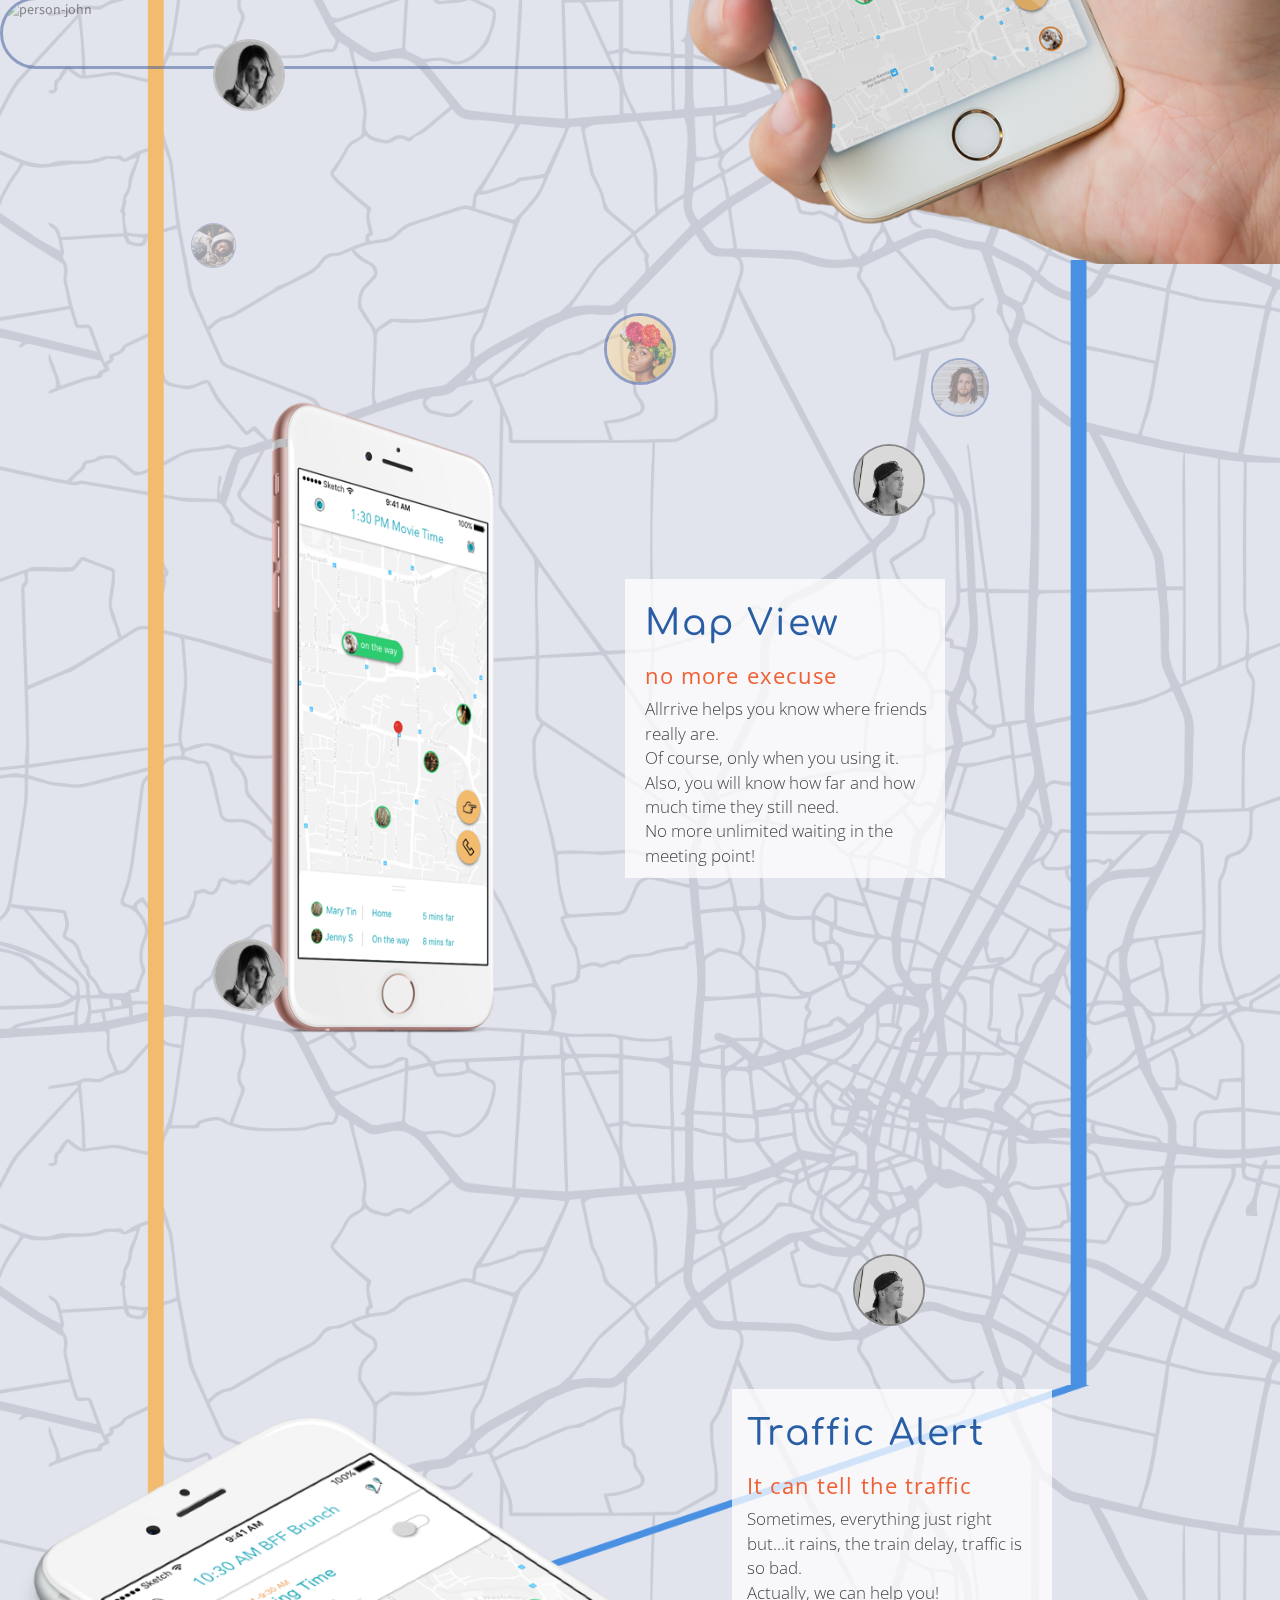
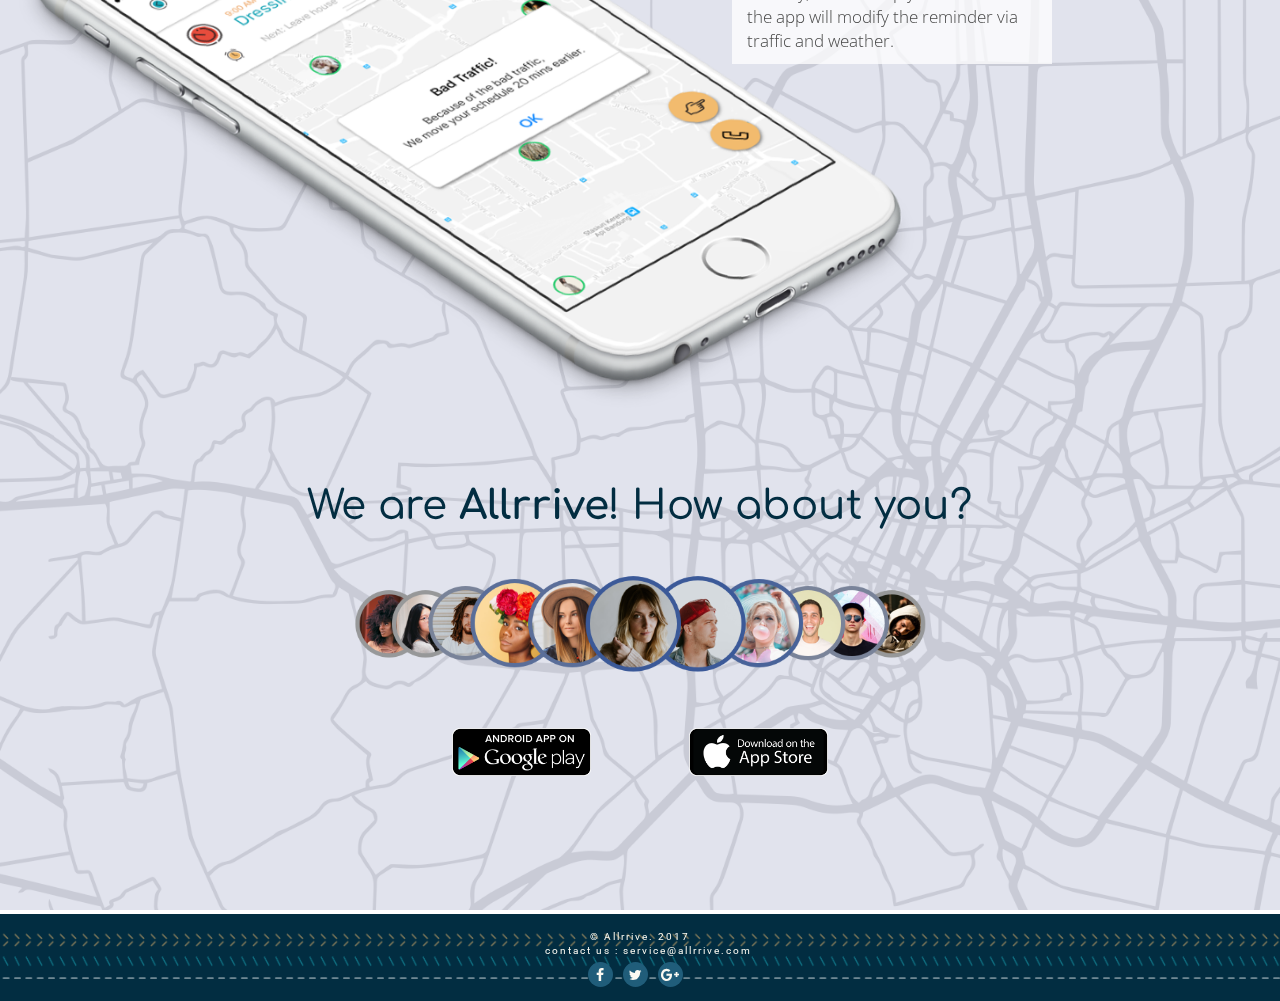
==== commit b1997c26: "jumping hint" ====
--- a/index.html
+++ b/index.html
@@ -82,7 +82,7 @@
     <!--Avatar parallax-->
     <div class="container-fluid avatar" id="avatar">
       <div class="row">
-        <div class="col-md-12 col-sm-12 col-xs-12 visible-lg visible-md visible-sm visible-xs">
+        <div class="col-md-8 col-sm-8 col-xs-11 visible-lg visible-md visible-sm visible-xs">
           <div class="may rellax big" data-rellax-speed="-4">
             <img src="images/May.jpg" class="img-responsive center-block" id="May" alt="person-may">
           </div>
@@ -176,17 +176,14 @@
                   </div>
                 </div> 
               </div>
-              <!--avator talking
-              <div class="row">
-                <div class="col-md-offset-2 col-md-4 col-xs-offset-2 col-xs-10 bubble" id="s1b">
-                  <div class='head'>
-                    <img src="images/bac.jpg" class="img-responsive center-block speakHeadY">
-                  </div>
-                  <div class='bubbletext bubbleTextY'>
-                    <span class="bubbleSpanY">Muh...So sleepy, but I should start preparing.</span>
-                  </div>
+              <!--avator talking-->
+              <div class="row">
+                <div class="col-xs-12 hint bounce">
+ 
+                    <img src="images/bac.jpg" class="img-responsive center-block" id="s1b">
+              
                 </div>
-              </div>-->
+              </div>
 
             </div>
           </div>
@@ -403,7 +400,7 @@
 
   <script>
     var W = $( window ).height();
-    //var s1b = $('#s1b').parent().offset().top;
+    var s1b = $('#s1b').parent().offset().top;
     var s2t = $('#s2t').parent().offset().top;
     var s2b = $('#s2b').parent().offset().top;
     var s3t = $('#s3t').parent().offset().top;
@@ -412,63 +409,59 @@
     var s4text = $('#s4text').parent().offset().top;
     $(document).scroll(function() {
       var y = $(this).scrollTop();
-      //if (y > (s1b-0.5*W) && y < s1b+0.5*W) {
-        //$("#s1b .speakHeadY").css({"color": "#F34541", "border-radius": "0","border-top-left-radius": "30px","border-bottom-left-radius": "30px"});
-        //$("#s1b .bubbleTextY").css({"width": "180px"});
-        //$("#s1b .bubbleSpanY").css({"opacity": "1","top": "0"});
-      //} 
-      //else {
-        //$("#s1b .speakHeadY").css({"color": "#fff", "border-radius": "30px"});
-        //$("#s1b .bubbleTextY").css({"width": "0","height":"60px"});
-        //$("#s1b .bubbleSpanY").css({"opacity": "0","top": "-30px"});
-      //}
+      if (y > (s1b-0.2*W) && y < s1b+0.2*W) {
+        $("#s1b").fadeOut();
+      } 
+      else {
+        $("#s1b").fadeIn();
+      }
       if (y > s2t-0.5*W && y < s2t+0.5*W) {
-        $("#s2t .speakHeadY").css({"color": "#F34541", "border-radius": "0","border-top-left-radius": "60px","border-bottom-left-radius": "60px"});
+        $("#s2t .speakHeadY").css({"color": "#F34541", "border-radius": "0","border-top-left-radius": "60px","border-bottom-left-radius": "60px","filter":"none","-webkit-filter":"none"});
         $("#s2t .bubbleTextY").css({"width": "24vh"});
         $("#s2t .bubbleSpanY").css({"opacity": "1","top": "0"});
       } 
       else {
-        $("#s2t .speakHeadY").css({"color": "#fff", "border-radius": "60px"});
+        $("#s2t .speakHeadY").css({"color": "#fff", "border-radius": "60px","filter":"grayscale(100%)","-webkit-filter":"grayscale(100%)"});
         $("#s2t .bubbleTextY").css({"width": "0","height":"8vh"});
         $("#s2t .bubbleSpanY").css({"opacity": "0","top": "-60px"});
       }
       if (y > s2b-0.5*W && y < s2b+0.5*W) {
-        $("#s2b .speakHeadY").css({"color": "#F34541", "border-radius": "0","border-top-left-radius": "60px","border-bottom-left-radius": "60px"});
+        $("#s2b .speakHeadY").css({"color": "#F34541", "border-radius": "0","border-top-left-radius": "60px","border-bottom-left-radius": "60px","filter":"none","-webkit-filter":"none"});
         $("#s2b .bubbleTextY").css({"width": "24vh"});
         $("#s2b .bubbleSpanY").css({"opacity": "1","top": "0"});
       } 
       else {
-        $("#s2b .speakHeadY").css({"color": "#fff", "border-radius": "60px"});
+        $("#s2b .speakHeadY").css({"color": "#fff", "border-radius": "60px","filter":"grayscale(100%)","-webkit-filter":"grayscale(100%)"});
         $("#s2b .bubbleTextY").css({"width": "0","height":"8vh"});
         $("#s2b .bubbleSpanY").css({"opacity": "0","top": "-60px"});
       }
       if (y > s3t-0.5*W && y < s3t+0.5*W) {
-        $("#s3t .speakHeadB").css({"color": "#F34541", "border-radius": "0","border-top-left-radius": "60px","border-bottom-left-radius": "60px"});
+        $("#s3t .speakHeadB").css({"color": "#F34541", "border-radius": "0","border-top-left-radius": "60px","border-bottom-left-radius": "60px","filter":"none","-webkit-filter":"none"});
         $("#s3t .bubbleTextB").css({"width": "24vh"});
         $("#s3t .bubbleSpanB").css({"opacity": "1","top": "0"});
       } 
       else {
-        $("#s3t .speakHeadB").css({"color": "#fff", "border-radius": "60px"});
+        $("#s3t .speakHeadB").css({"color": "#fff", "border-radius": "60px","filter":"grayscale(100%)","-webkit-filter":"grayscale(100%)"});
         $("#s3t .bubbleTextB").css({"width": "0","height":"8vh"});
         $("#s3t .bubbleSpanB").css({"opacity": "0","top": "-60px"});
       }
       if (y > s3b-0.5*W && y < s3b+0.5*W) {
-        $("#s3b .speakHeadY").css({"color": "#F34541", "border-radius": "0","border-top-left-radius": "60px","border-bottom-left-radius": "60px"});
+        $("#s3b .speakHeadY").css({"color": "#F34541", "border-radius": "0","border-top-left-radius": "60px","border-bottom-left-radius": "60px","filter":"none","-webkit-filter":"none"});
         $("#s3b .bubbleTextY").css({"width": "24vh"});
         $("#s3b .bubbleSpanY").css({"opacity": "1","top": "0"});
       } 
       else {
-        $("#s3b .speakHeadY").css({"color": "#fff", "border-radius": "60px"});
+        $("#s3b .speakHeadY").css({"color": "#fff", "border-radius": "60px","filter":"grayscale(100%)","-webkit-filter":"grayscale(100%)"});
         $("#s3b .bubbleTextY").css({"width": "0","height":"8vh"});
         $("#s3b .bubbleSpanY").css({"opacity": "0","top": "-60px"});
       }
       if (y > s4t-0.5*W && y < s4t+0.5*W) {
-        $("#s4t .speakHeadB").css({"color": "#F34541", "border-radius": "0","border-top-left-radius": "60px","border-bottom-left-radius": "60px"});
+        $("#s4t .speakHeadB").css({"color": "#F34541", "border-radius": "0","border-top-left-radius": "60px","border-bottom-left-radius": "60px","filter":"none","-webkit-filter":"none"});
         $("#s4t .bubbleTextB").css({"width": "24vh"});
         $("#s4t .bubbleSpanB").css({"opacity": "1","top": "0"});
       } 
       else {
-        $("#s4t .speakHeadB").css({"color": "#fff", "border-radius": "60px"});
+        $("#s4t .speakHeadB").css({"color": "#fff", "border-radius": "60px","filter":"grayscale(100%)","-webkit-filter":"grayscale(100%)"});
         $("#s4t .bubbleTextB").css({"width": "0","height":"8vh"});
         $("#s4t .bubbleSpanB").css({"opacity": "0","top": "-60px"});
       }
--- a/css/main.css
+++ b/css/main.css
@@ -149,6 +149,7 @@
 /*----------------------------------
   avatar
 ------------------------------------*/
+
 .avator{
   overflow: hidden;
 }
@@ -222,8 +223,6 @@
 /*----------------------------------
   speech bubble
 ------------------------------------*/
-.bubble {
-}
 
 .bubble {
   display: -webkit-box;
@@ -245,6 +244,7 @@
   -webkit-transition: .2s color;
   transition: .2s color;
   border-radius: 60px;
+
 }
 
 .bubble .head .speakHeadY {
@@ -254,7 +254,8 @@
   -webkit-transition: .2s all;
   transition: .2s all;
   border: 2px solid #F2BB6E;
-
+  -webkit-filter: grayscale(100%); /* Safari 6.0 - 9.0 */
+  filter: grayscale(100%);
 }
 
 .bubble .bubbleTextY {
@@ -282,7 +283,8 @@
   -webkit-transition: .2s all;
   transition: .2s all;
   border: 2px solid #4A90E2;
-
+-webkit-filter: grayscale(100%); /* Safari 6.0 - 9.0 */
+  filter: grayscale(100%);
 }
 
 .bubble .bubbleTextB {
@@ -318,79 +320,6 @@
 }
 
 
-/*
-.bubble{
-  height: 15vh;
-}
-
-.bubble p
-{
-  margin:10px;
-  font-size: 18px;
-  font-family: 'Open Sans', sans-serif;
-  font-weight: 300;
-  color: #484848;
-
-}
-#s1b{
-  visibility:hidden;
-}
-
-.speech-bubbleL {
-  position: relative;
-  background-color: #00D7B4;
-  border-radius: 2em;
-  margin-top: 2vh;
-  margin-bottom: 2vh;
-  margin-right: 2vh;
-  padding: 10px;
-  box-shadow: 1px 1px 2px grey;
-}
-
-.speech-bubbleL:after {
-  content: '';
-  position: absolute;
-  left: 2px;
-  top: 50%;
-  width: 0;
-  height: 0;
-  border: 18px solid transparent;
-  border-right-color: #00D7B4;
-  border-left: 0;
-  border-top: 0;
-  margin-top: -9px;
-  margin-left: -18px;
-  width: auto;
-
-}
-.speech-bubbleR {
-  position: relative;
-  background-color: #00D7B4;
-  border-radius: 2em;
-  margin-top: 2vh;
-  margin-bottom: 2vh;
-  margin-right: 2vh;
-  padding: 10px;
-  box-shadow: 1px 1px 2px grey;
-}
-
-.speech-bubbleR:after {
-  content: '';
-  position: absolute;
-  right: 2px;
-  top: 50%;
-  width: 0;
-  height: 0;
-  border: 18px solid transparent;
-  border-left-color: #00D7B4;
-  border-right: 0;
-  border-top: 0;
-  margin-top: -9px;
-  margin-right: -18px;
-  width: auto;
-
-}
-*/
 
 /*----------------------------------
   Home Section (section 1)
@@ -570,7 +499,33 @@
   color: #022D41;
 }
 
-
+.hint{
+  position: absolute;
+  margin-left: 15px; 
+  top: 85vh;}
+#s1b{
+  width: 8vh;
+  height: 8vh;
+  border: 2px solid #F2BB6E;
+  border-radius: 60px;
+}
+.bounce {
+  -moz-animation: bounce 2s infinite;
+  -webkit-animation: bounce 2s infinite;
+  animation: bounce 2s infinite;
+}
+
+@keyframes bounce {
+  0%, 20%, 50%, 80%, 100% {
+    transform: translateY(0);
+  }
+  40% {
+    transform: translateY(-20px);
+  }
+  60% {
+    transform: translateY(-10px);
+  }
+}
 /*----------------------------------
   reminder section 
 ------------------------------------*/
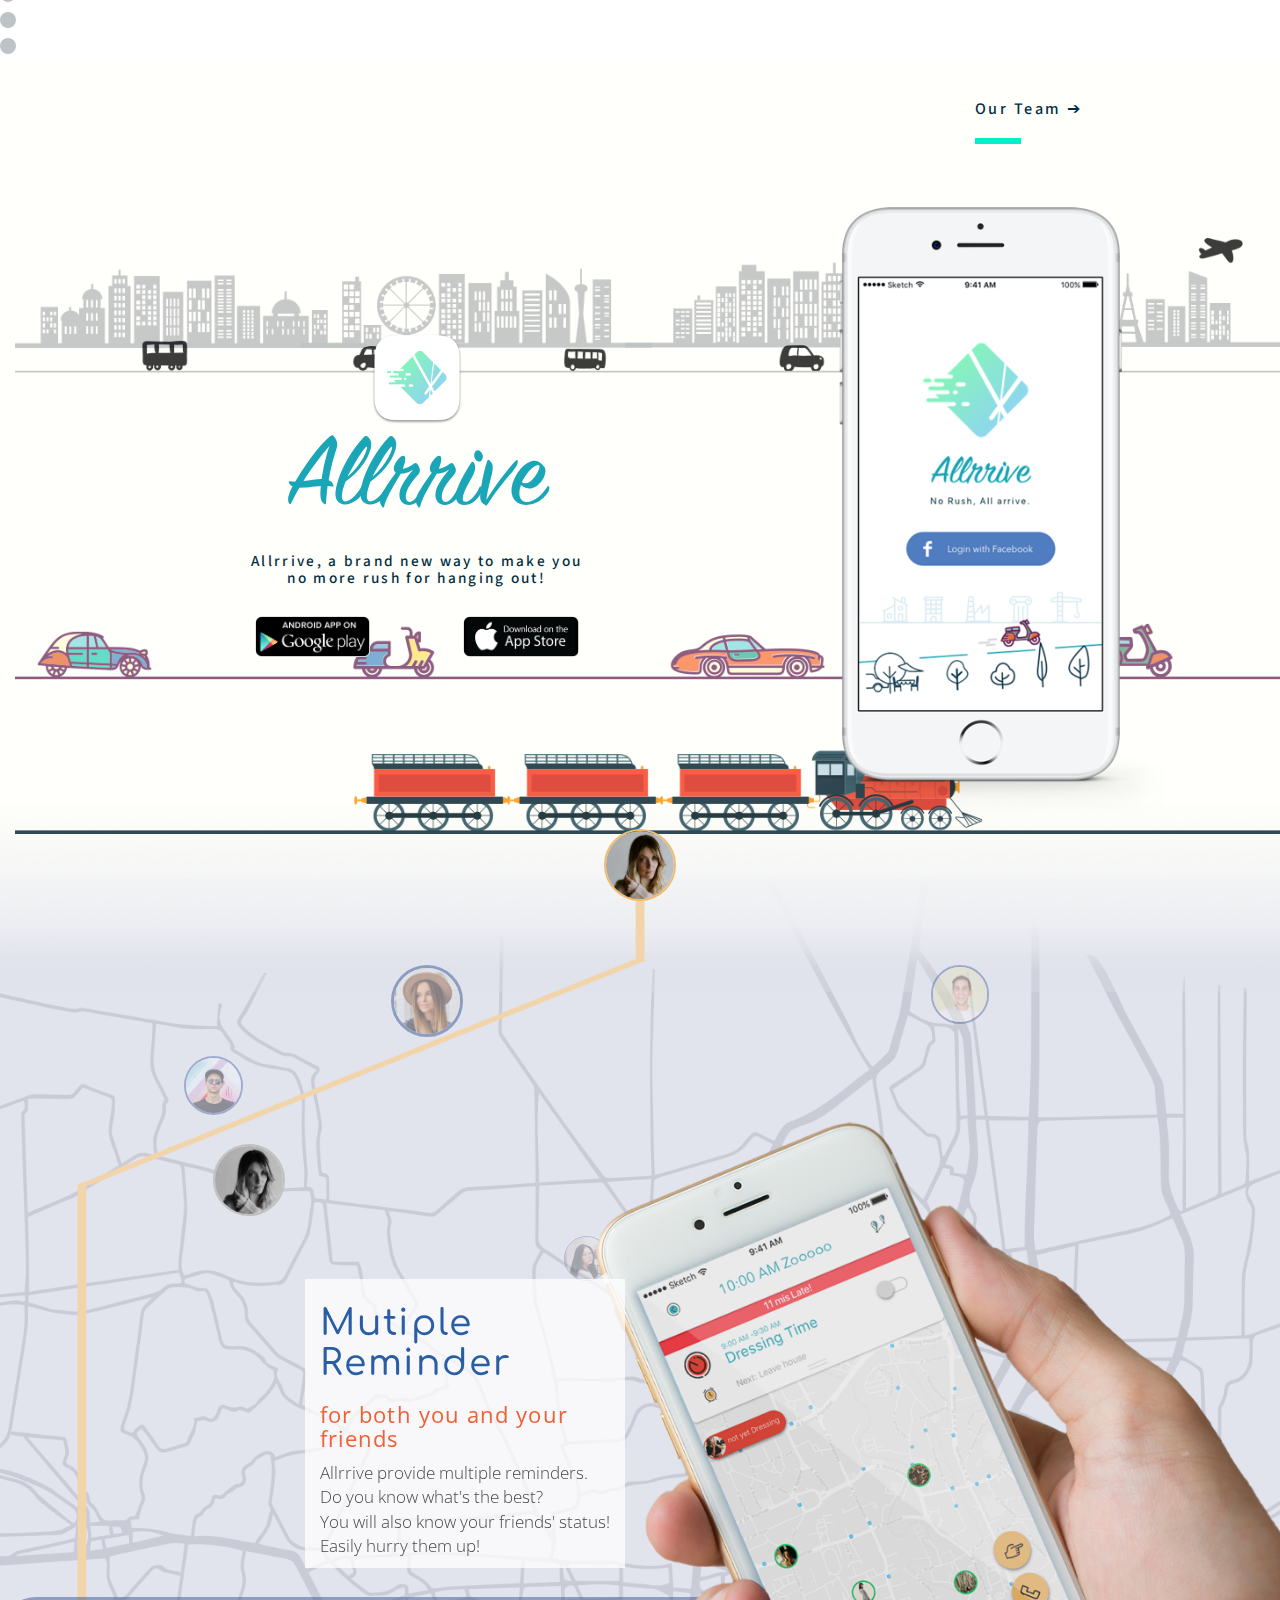
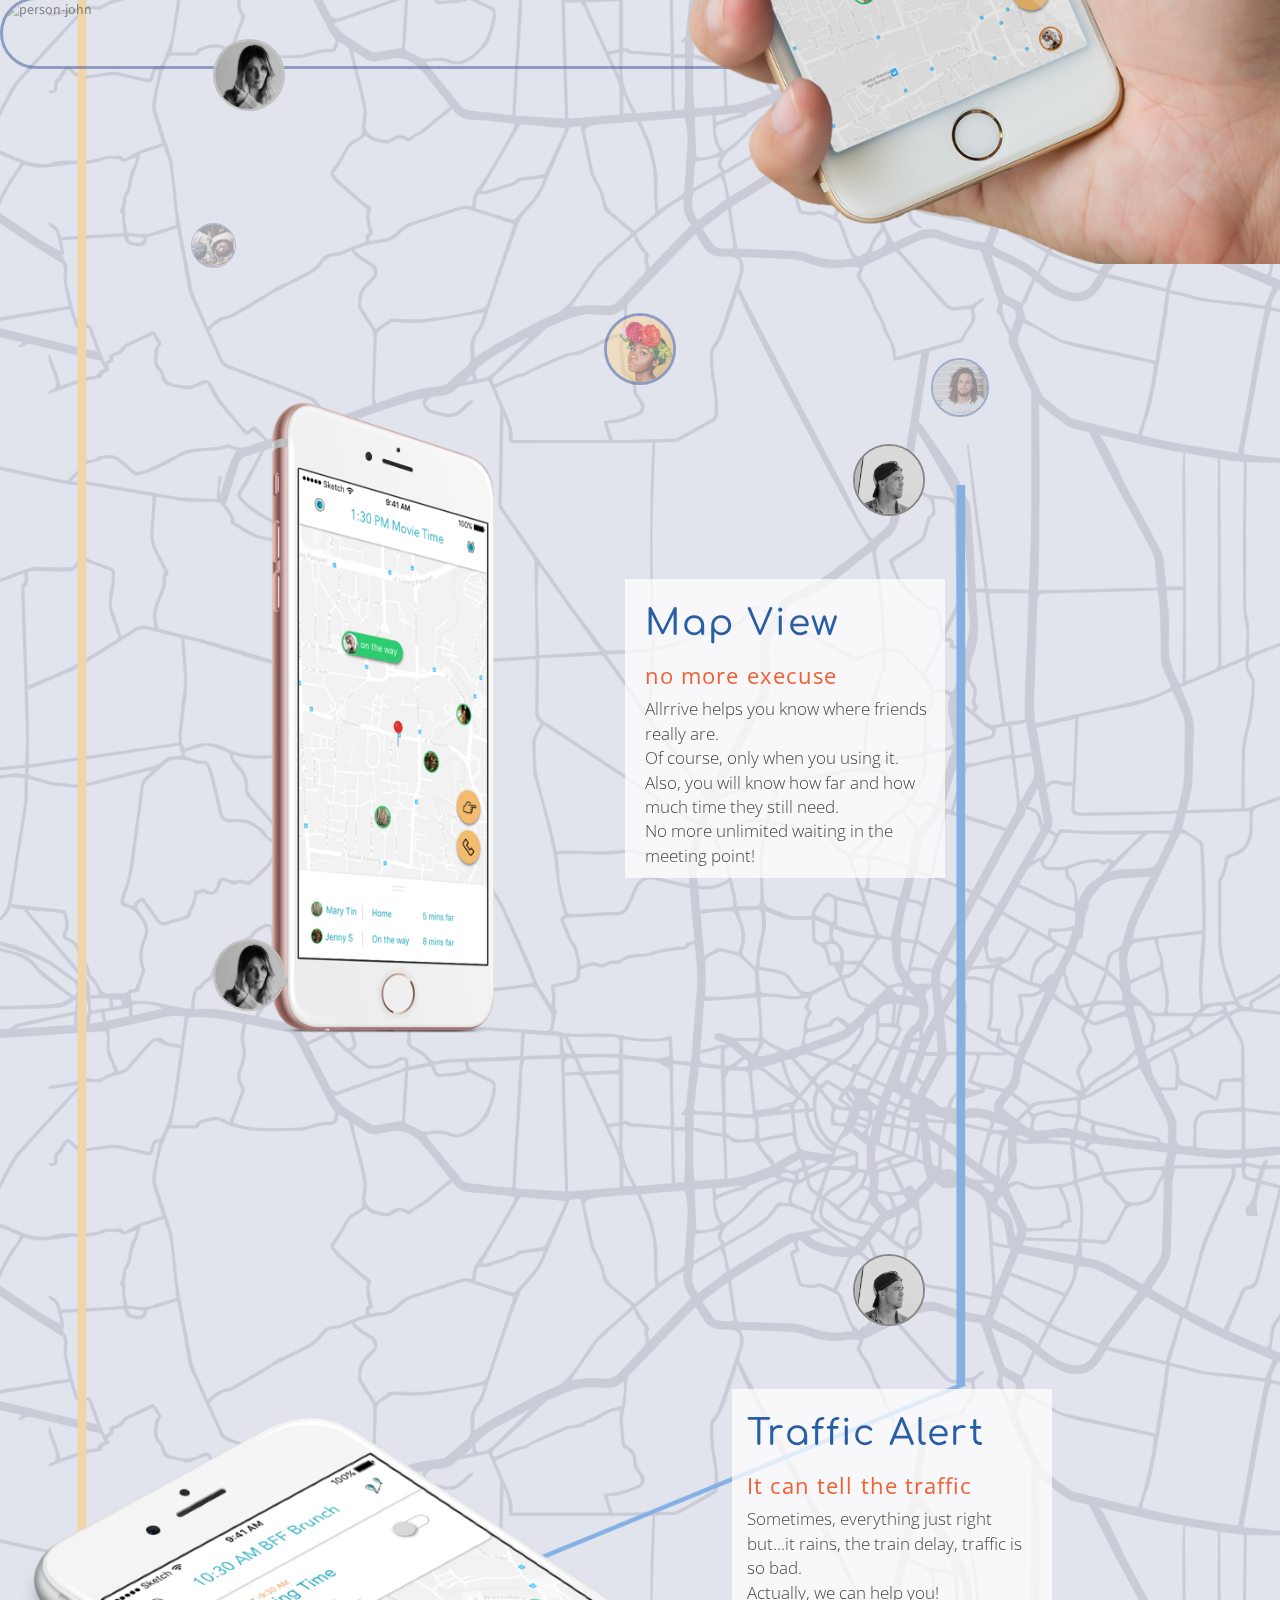
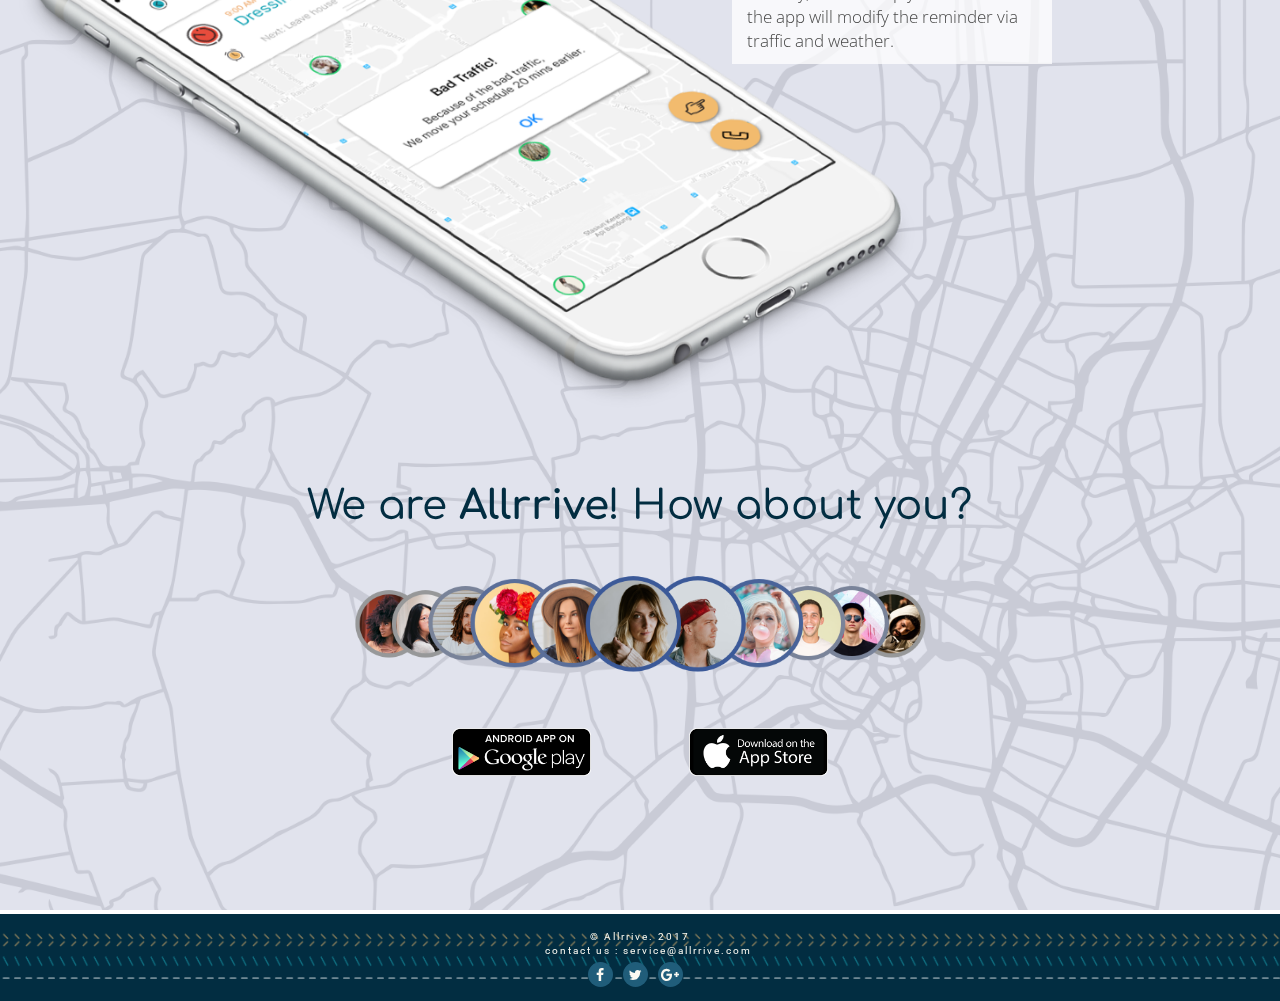
==== commit 716bbf27: "totally done" ====
--- a/index.html
+++ b/index.html
@@ -60,18 +60,45 @@
 
       <div class="container-fluid lines">
         <div class="row">
-          <div class="col-md-12">
-             <div class="item" id="i1"></div>
-             <div class="item" id="i2"></div>
-             <div class="item" id="i3"></div>
-             <div class="item" id="i4"></div>
-             <div class="item" id="i5"></div>
-             <div class="item" id="i6"></div>
-             <div class="item" id="i7"></div>
-             <div class="item" id="i8"></div>
-             <div class="item" id="i9"></div>
-             <div class="item" id="i10"></div>
-             <div class="item" id="i11"></div>
+          <div class="col-lg-12 visible-lg">
+             <div class="item" id="l1"></div>
+             <div class="item" id="l2"></div>
+             <div class="item" id="l3"></div>
+             <div class="item" id="l4"></div>
+             <div class="item" id="l5"></div>
+             <div class="item" id="l6"></div>
+             <div class="item" id="l7"></div>
+             <div class="item" id="l8"></div>
+             <div class="item" id="l9"></div>
+             <div class="item" id="l10"></div>
+             <div class="item" id="l11"></div>
+          </div>
+          <div class="col-md-12 col-sm-12 visible-md visible-sm">
+             <div class="item" id="m1"></div>
+             <div class="item" id="m2"></div>
+             <div class="item" id="m3"></div>
+             <div class="item" id="m4"></div>
+             <div class="item" id="m5"></div>
+             <div class="item" id="m6"></div>
+             <div class="item" id="m7"></div>
+             <div class="item" id="m8"></div>
+             <div class="item" id="m9"></div>
+             <div class="item" id="m10"></div>
+             <div class="item" id="m11"></div>
+          </div>
+          
+          <div class="col-xs-12 visible-xs">
+             <div class="item" id="x1"></div>
+             <div class="item" id="x2"></div>
+             <div class="item" id="x3"></div>
+             <div class="item" id="x4"></div>
+             <div class="item" id="x5"></div>
+             <div class="item" id="x6"></div>
+             <div class="item" id="x7"></div>
+             <div class="item" id="x8"></div>
+             <div class="item" id="x9"></div>
+             <div class="item" id="x10"></div>
+             <div class="item" id="x11"></div>
           </div>
         </div>
       </div>
@@ -254,7 +281,7 @@
             <div class="map">
               <!-- S3t-->
               <div class="row">
-                <div class="col-lg-offset-8 col-lg-4 col-md-offset-7 col-md-5 col-sm-offset-6 col-sm-6  col-xs-offset-4 col-xs-8 bubble s3t" id="s3t">
+                <div class="col-lg-offset-8 col-lg-4 col-md-offset-7 col-md-5 col-sm-offset-7 col-sm-5  col-xs-offset-4 col-xs-8 bubble s3t" id="s3t">
                   <div class='head'>
                     <img src="images/Jason.jpg" class="img-responsive center-block speakHeadB">
                   </div>
@@ -301,7 +328,7 @@
             <div class="traffic">
               <!-- S4t-->
               <div class="row">
-                <div class="col-lg-offset-8 col-lg-4 col-md-offset-7 col-md-5 col-sm-offset-6 col-sm-6 col-xs-offset-4 col-xs-8 bubble s4t" id="s4t">
+                <div class="col-lg-offset-8 col-lg-4 col-md-offset-7 col-md-5 col-sm-offset-7 col-sm-5 col-xs-offset-4 col-xs-8 bubble s4t" id="s4t">
                   <div class='head'>
                     <img src="images/Jason.jpg" class="img-responsive center-block speakHeadB">
                   </div>
--- a/css/main.css
+++ b/css/main.css
@@ -128,23 +128,54 @@
   opacity: 0;
 }
  
- 
-  
-#i1
+#l1
 {background-image: url(../images/item1.png);
   height: 100vh;}
-#i2
+#l2
 {background-image: url(../images/item2.png);
 height: 25vh;}
-#i3,#i4,#i5
-{background-image: url(../images/item345.png);
-height: 25vh;}
-#i6,#i7,#i8,#i9,#i10
-{background-image: url(../images/item678910.png);
-height: 25vh;}
-#i11
+#l3,#l4,#l5,#l6
+{background-image: url(../images/item3456.png);
+height: 25vh;}
+#l7,#l8,#l9,#l10
+{background-image: url(../images/item78910.png);
+height: 25vh;}
+#l11
 {background-image: url(../images/item11.png);
 height: 25vh;}
+
+#m1
+{background-image: url(../images/item1.png);
+  height: 100vh;}
+#m2
+{background-image: url(../images/md2.png);
+height: 25vh;}
+#m3,#m4,#m5,#m6
+{background-image: url(../images/md3456.png);
+height: 25vh;}
+#m7,#m8,#m9,#m10
+{background-image: url(../images/md78910.png);
+height: 25vh;}
+#m11
+{background-image: url(../images/md11.png);
+height: 25vh;}
+
+#x1
+{background-image: url(../images/item1.png);
+  height: 100vh;}
+#x2
+{background-image: url(../images/xs2.png);
+height: 25vh;}
+#x3,#x4,#x5,#x6
+{background-image: url(../images/xs3456.png);
+height: 25vh;}
+#x7,#x8,#x9,#x10
+{background-image: url(../images/xs78910.png);
+height: 25vh;}
+#x11
+{background-image: url(../images/xs11.png);
+height: 25vh;}
+
 
 /*----------------------------------
   avatar
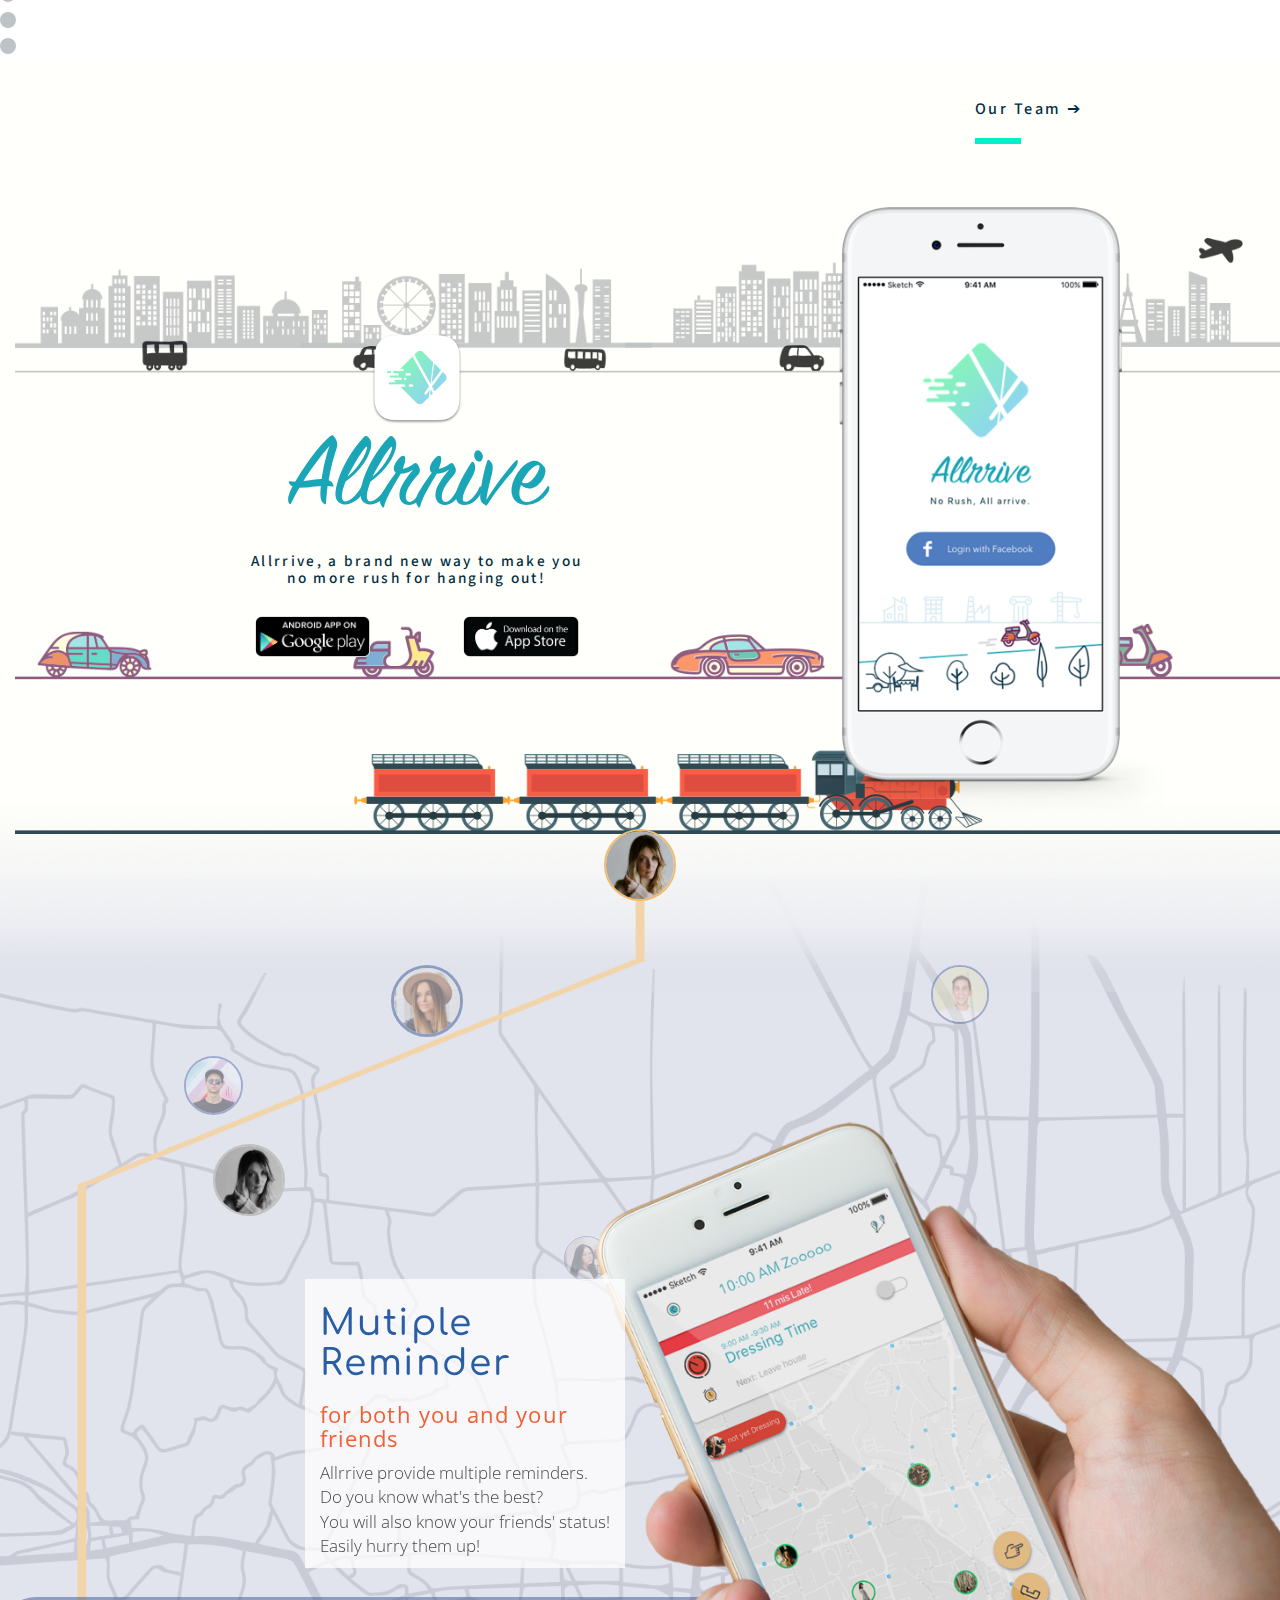
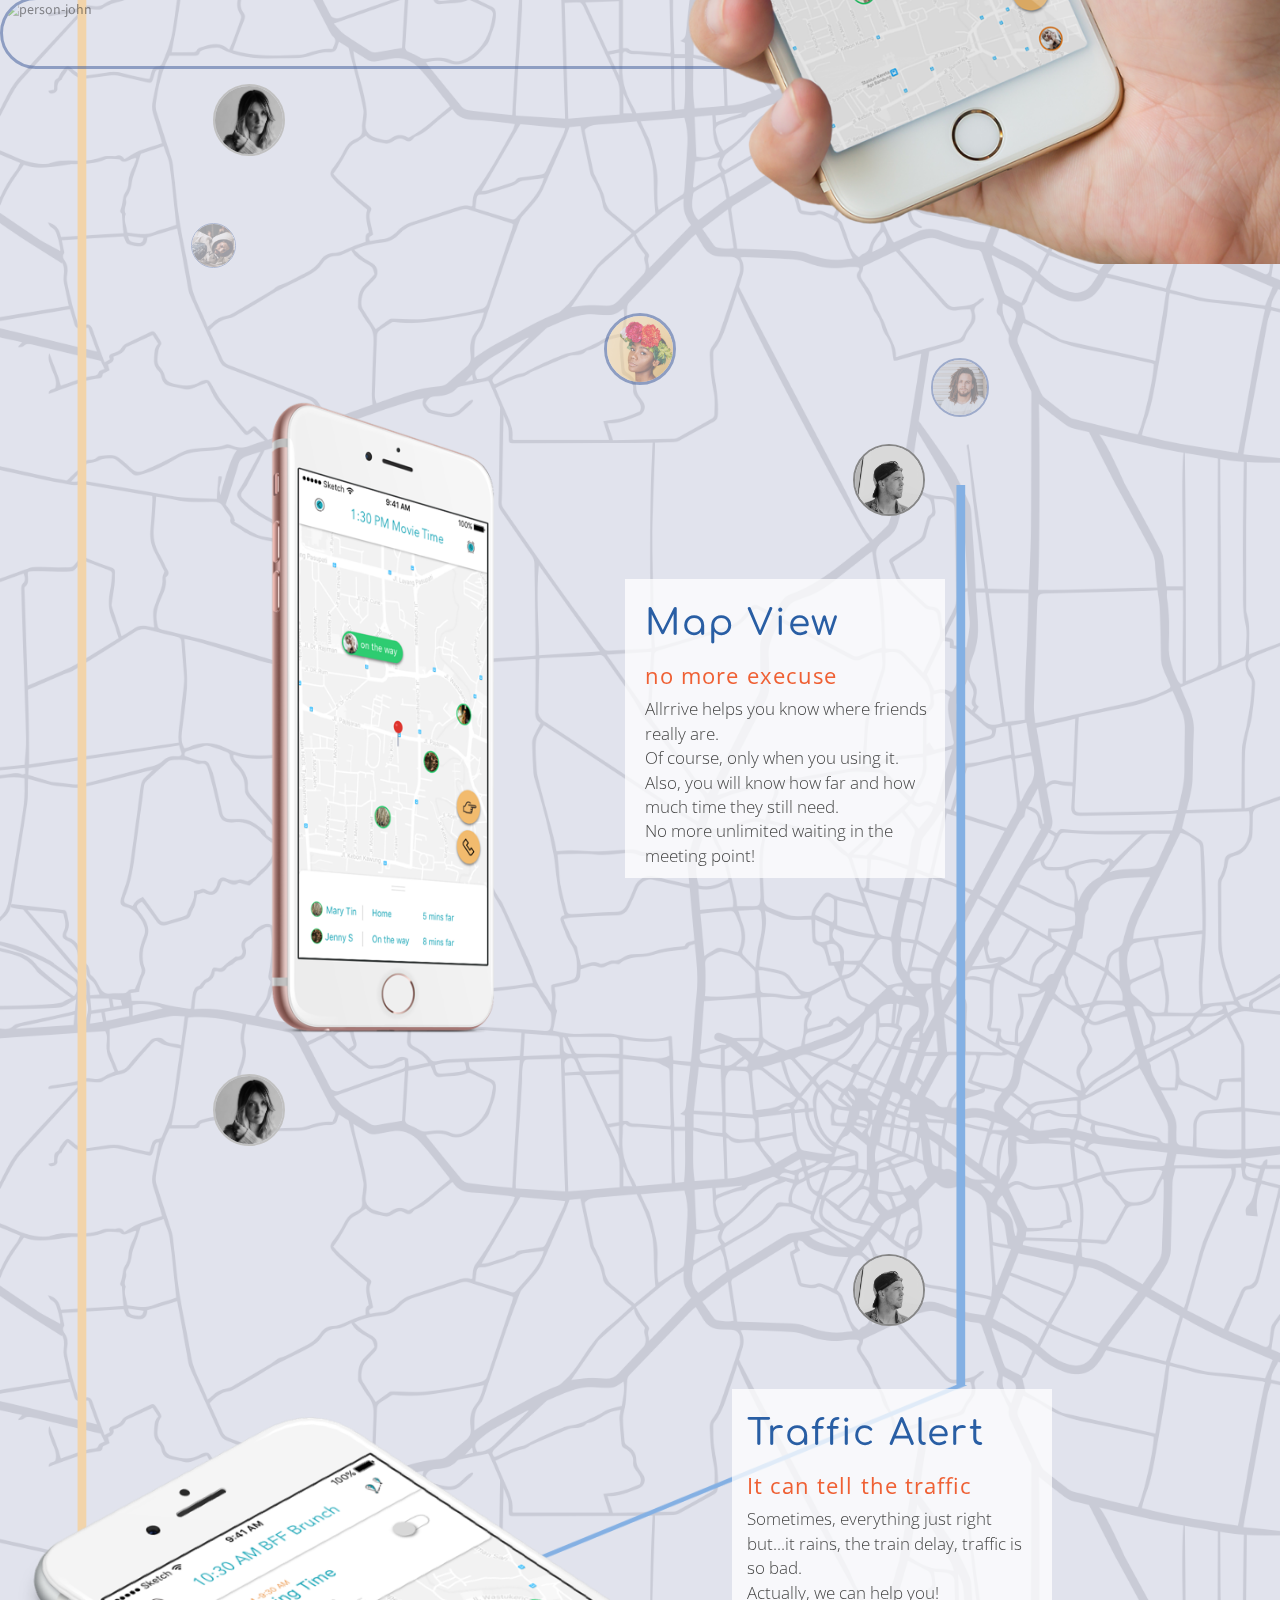
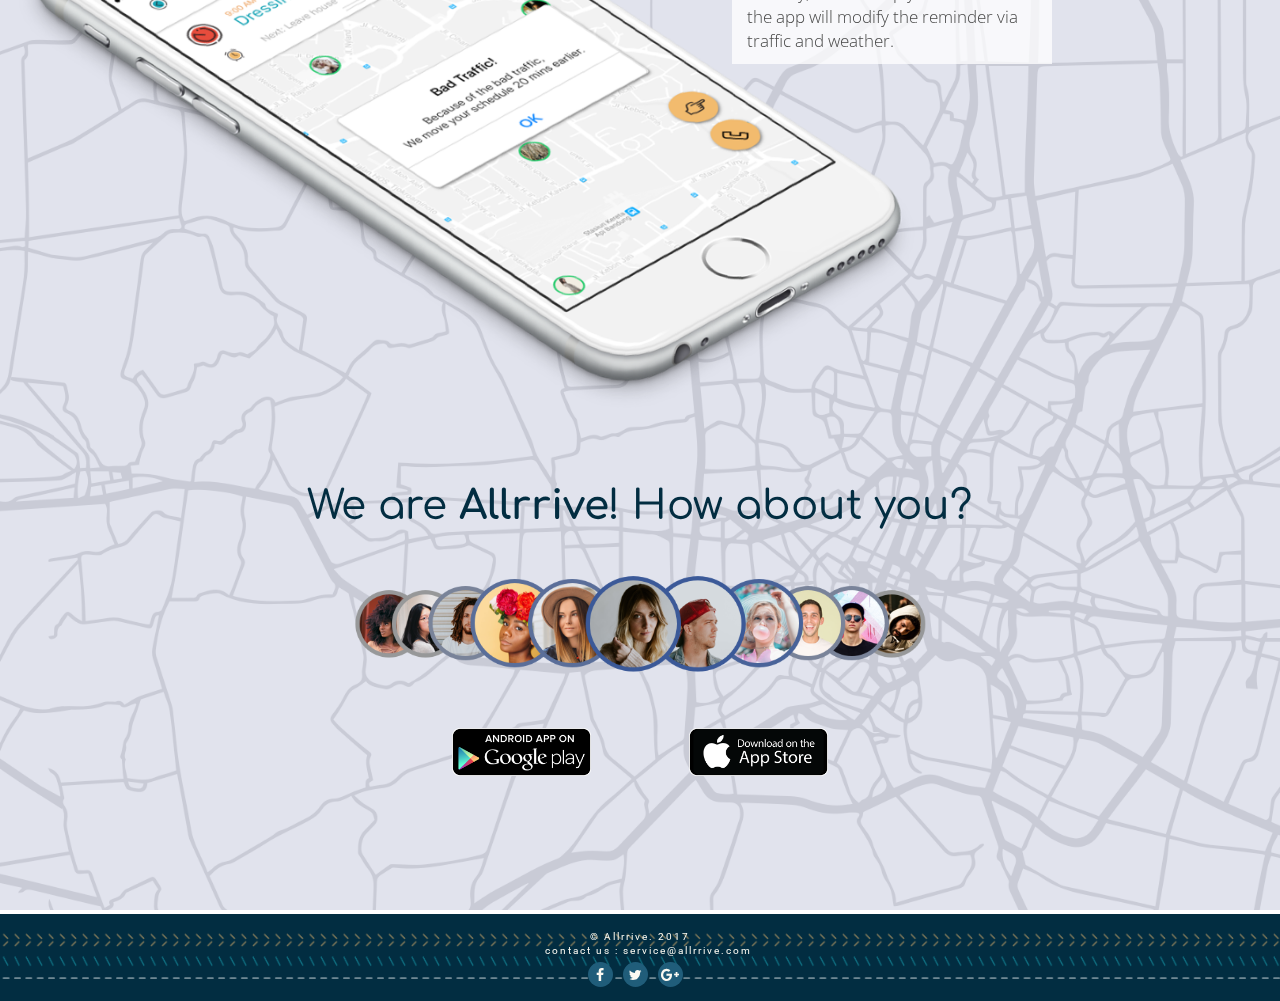
==== commit 0e60252b: "yeah" ====
--- a/index.html
+++ b/index.html
@@ -348,12 +348,7 @@
                     the app will modify the reminder via traffic and weather.</p> 
                 </div> 
               </div>
-              <!-- S4b-->
-              <div class="row">
-              	<div class="col-md-offset-2 col-md-4 col-xs-offset-2 col-xs-10 bubble" id="s4b">
-	              	<p>&nbsp</p>
-	          	  </div>
-              </div>
+             
             </div>
           </div>
         </div>
--- a/css/main.css
+++ b/css/main.css
@@ -648,7 +648,7 @@
 }
 .s2b{
   position: absolute;
-  top: 75%;
+  top: 80%;
 }
 
 
@@ -742,7 +742,7 @@
 }
 .s3b{
   position: absolute;
-  top: 75%;
+  top: 90%;
 }
 
 
